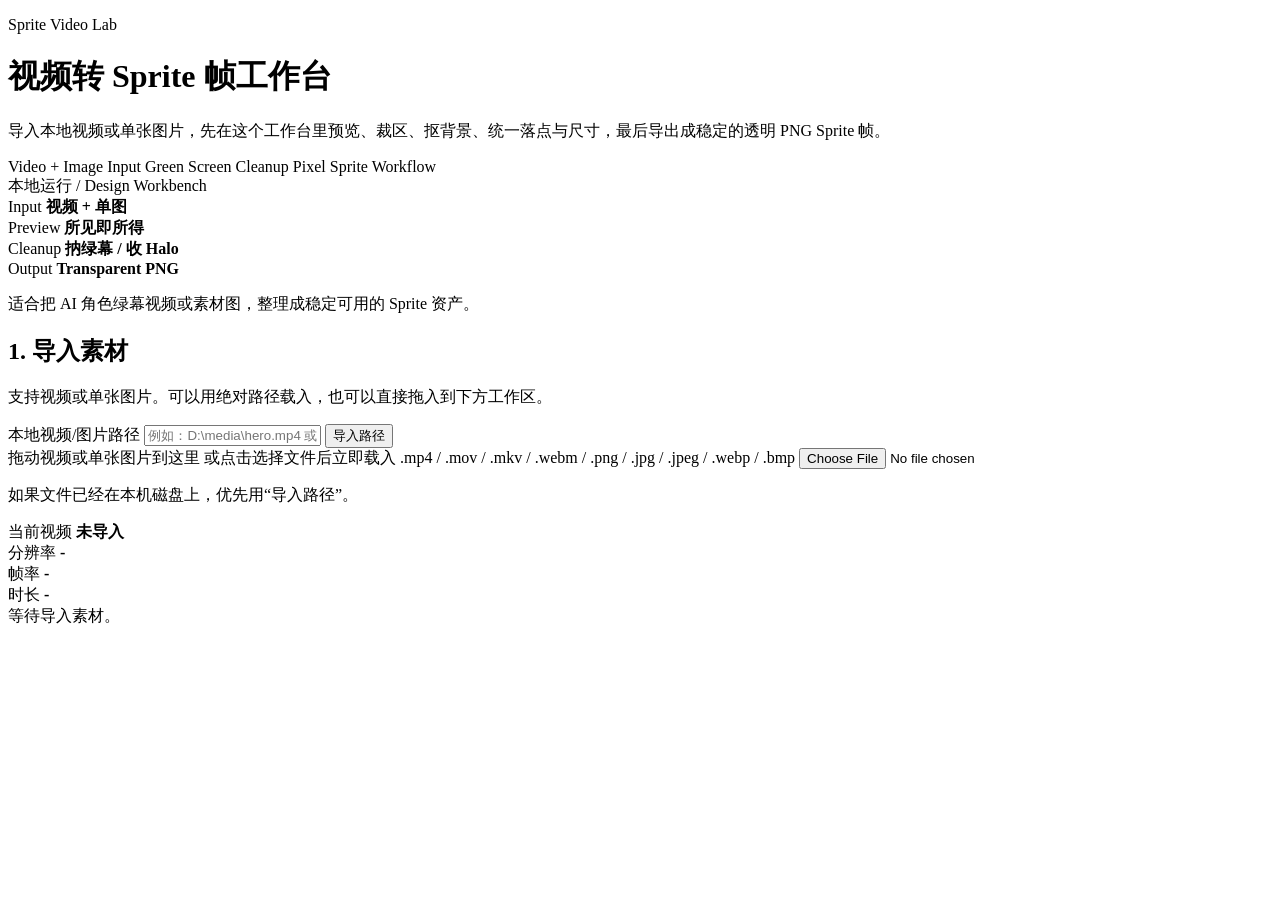
==== app/index.html @ 32a01e65 "Normalize BiRefNet inference size" ====
<!doctype html>
<html lang="zh-CN">
<head>
  <meta charset="utf-8">
  <meta name="viewport" content="width=device-width, initial-scale=1">
  <title>Sprite Video Lab</title>
  <link rel="stylesheet" href="/app/styles.css">
</head>
<body>
  <div class="page-shell">
    <header class="hero">
      <div class="hero-main">
        <p class="eyebrow">Sprite Video Lab</p>
        <h1>&#x89C6;&#x9891;&#x8F6C; Sprite &#x5E27;&#x5DE5;&#x4F5C;&#x53F0;</h1>
        <p class="hero-copy">&#x5BFC;&#x5165;&#x672C;&#x5730;&#x89C6;&#x9891;&#x6216;&#x5355;&#x5F20;&#x56FE;&#x7247;&#xFF0C;&#x5148;&#x5728;&#x8FD9;&#x4E2A;&#x5DE5;&#x4F5C;&#x53F0;&#x91CC;&#x9884;&#x89C8;&#x3001;&#x88C1;&#x533A;&#x3001;&#x62A0;&#x80CC;&#x666F;&#x3001;&#x7EDF;&#x4E00;&#x843D;&#x70B9;&#x4E0E;&#x5C3A;&#x5BF8;&#xFF0C;&#x6700;&#x540E;&#x5BFC;&#x51FA;&#x6210;&#x7A33;&#x5B9A;&#x7684;&#x900F;&#x660E; PNG Sprite &#x5E27;&#x3002;</p>
        <div class="hero-pill-row">
          <span class="hero-pill">Video + Image Input</span>
          <span class="hero-pill">Green Screen Cleanup</span>
          <span class="hero-pill">Pixel Sprite Workflow</span>
        </div>
      </div>
      <div class="hero-status">
        <span class="status-chip">&#x672C;&#x5730;&#x8FD0;&#x884C; / Design Workbench</span>
        <div class="hero-stat-grid">
          <div class="hero-stat">
            <span>Input</span>
            <strong>&#x89C6;&#x9891; + &#x5355;&#x56FE;</strong>
          </div>
          <div class="hero-stat">
            <span>Preview</span>
            <strong>&#x6240;&#x89C1;&#x5373;&#x6240;&#x5F97;</strong>
          </div>
          <div class="hero-stat">
            <span>Cleanup</span>
            <strong>&#x6290;&#x7EFF;&#x5E55; / &#x6536; Halo</strong>
          </div>
          <div class="hero-stat">
            <span>Output</span>
            <strong>Transparent PNG</strong>
          </div>
        </div>
        <p class="hero-note">&#x9002;&#x5408;&#x628A; AI &#x89D2;&#x8272;&#x7EFF;&#x5E55;&#x89C6;&#x9891;&#x6216;&#x7D20;&#x6750;&#x56FE;&#xFF0C;&#x6574;&#x7406;&#x6210;&#x7A33;&#x5B9A;&#x53EF;&#x7528;&#x7684; Sprite &#x8D44;&#x4EA7;&#x3002;</p>
      </div>
    </header>

    <main class="layout">
      <section class="panel panel-wide">
        <div class="panel-head">
          <div>
            <h2>1. &#x5BFC;&#x5165;&#x7D20;&#x6750;</h2>
            <p>&#x652F;&#x6301;&#x89C6;&#x9891;&#x6216;&#x5355;&#x5F20;&#x56FE;&#x7247;&#x3002;&#x53EF;&#x4EE5;&#x7528;&#x7EDD;&#x5BF9;&#x8DEF;&#x5F84;&#x8F7D;&#x5165;&#xFF0C;&#x4E5F;&#x53EF;&#x4EE5;&#x76F4;&#x63A5;&#x62D6;&#x5165;&#x5230;&#x4E0B;&#x65B9;&#x5DE5;&#x4F5C;&#x533A;&#x3002;</p>
          </div>
        </div>

        <div class="import-stack">
          <div class="inline-form">
            <label class="field grow">
              <span>&#x672C;&#x5730;&#x89C6;&#x9891;/&#x56FE;&#x7247;&#x8DEF;&#x5F84;</span>
              <input id="pathInput" type="text" placeholder="&#x4F8B;&#x5982;&#xFF1A;D:\media\hero.mp4 &#x6216; hero.png">
            </label>
            <button id="importPathButton" class="primary-button" type="button">&#x5BFC;&#x5165;&#x8DEF;&#x5F84;</button>
          </div>

          <div class="upload-form">
            <label
              id="uploadDropzone"
              class="upload-dropzone"
              for="uploadInput"
              tabindex="0"
              role="button"
              aria-controls="uploadInput"
              aria-busy="false"
            >
              <span class="upload-dropzone-title">&#x62D6;&#x52A8;&#x89C6;&#x9891;&#x6216;&#x5355;&#x5F20;&#x56FE;&#x7247;&#x5230;&#x8FD9;&#x91CC;</span>
              <span class="upload-dropzone-hint">&#x6216;&#x70B9;&#x51FB;&#x9009;&#x62E9;&#x6587;&#x4EF6;&#x540E;&#x7ACB;&#x5373;&#x8F7D;&#x5165;</span>
              <span class="upload-dropzone-types">.mp4 / .mov / .mkv / .webm / .png / .jpg / .jpeg / .webp / .bmp</span>
            </label>
            <input id="uploadInput" type="file" accept=".mp4,.mov,.mkv,.webm,.png,.jpg,.jpeg,.webp,.bmp,video/*,image/*">
            <p class="subtle">&#x5982;&#x679C;&#x6587;&#x4EF6;&#x5DF2;&#x7ECF;&#x5728;&#x672C;&#x673A;&#x78C1;&#x76D8;&#x4E0A;&#xFF0C;&#x4F18;&#x5148;&#x7528;&#x201C;&#x5BFC;&#x5165;&#x8DEF;&#x5F84;&#x201D;&#x3002;</p>
          </div>
        </div>

        <div class="meta-grid empty-meta">
          <div class="meta-card">
            <span class="meta-label">&#x5F53;&#x524D;&#x89C6;&#x9891;</span>
            <strong id="videoName">&#x672A;&#x5BFC;&#x5165;</strong>
          </div>
          <div class="meta-card">
            <span class="meta-label">&#x5206;&#x8FA8;&#x7387;</span>
            <strong id="videoSize">-</strong>
          </div>
          <div class="meta-card">
            <span class="meta-label">&#x5E27;&#x7387;</span>
            <strong id="videoFps">-</strong>
          </div>
          <div class="meta-card">
            <span class="meta-label">&#x65F6;&#x957F;</span>
            <strong id="videoDuration">-</strong>
          </div>
        </div>
      </section>

      <section class="panel panel-wide" id="previewPanel" hidden>
        <div class="panel-head">
          <div>
            <h2>2. &#x9884;&#x89C8;&#x4E0E;&#x622A;&#x53D6;&#x533A;&#x95F4;</h2>
            <p>&#x62D6;&#x52A8;&#x8D77;&#x70B9;&#x548C;&#x7EC8;&#x70B9;&#x65F6;&#xFF0C;&#x5DE6;&#x4FA7;&#x89C6;&#x9891;&#x4F1A;&#x7ACB;&#x5373;&#x8DF3;&#x56DE;&#x9009;&#x533A;&#x8D77;&#x70B9;&#x5E76;&#x5FAA;&#x73AF;&#x64AD;&#x653E;&#x3002;&#x5355;&#x5F20;&#x56FE;&#x7247;&#x4F1A;&#x81EA;&#x52A8;&#x8FDB;&#x5165;&#x5355;&#x5E27;&#x6A21;&#x5F0F;&#x3002;</p>
          </div>
        </div>

        <div class="preview-grid">
          <div class="video-wrap">
            <video id="videoPreview" playsinline muted></video>
            <img id="mediaPreviewImage" alt="source image preview" hidden>
            <div id="videoProgress" class="video-progress" aria-hidden="true">
              <div id="videoProgressFill" class="video-progress-fill"></div>
            </div>
            <div id="videoToolbar" class="video-toolbar">
              <span class="segment-mode-chip">&#x81EA;&#x52A8;&#x5FAA;&#x73AF;&#x5F53;&#x524D;&#x9009;&#x533A; / &#x81EA;&#x52A8;&#x9759;&#x97F3;</span>
              <span id="currentTimeLabel" class="time-chip">&#x5F53;&#x524D; 0.00s</span>
            </div>
          </div>

          <div class="segment-panel">
            <label class="field">
              <span>&#x8D77;&#x59CB;&#x5E27;</span>
              <div class="time-control">
                <input id="startRange" type="range" min="0" max="1" step="0.01" value="0">
                <div class="time-number-shell">
                  <input id="startInput" type="text" inputmode="numeric" value="1">
                  <div class="time-step-buttons">
                    <button id="startStepUpButton" class="time-step-button" type="button" aria-label="Start plus one frame">&#9650;</button>
                    <button id="startStepDownButton" class="time-step-button" type="button" aria-label="Start minus one frame">&#9660;</button>
                  </div>
                </div>
              </div>
            </label>

            <label class="field">
              <span>&#x7ED3;&#x675F;&#x5E27;</span>
              <div class="time-control">
                <input id="endRange" type="range" min="0" max="1" step="0.01" value="1">
                <div class="time-number-shell">
                  <input id="endInput" type="text" inputmode="numeric" value="1">
                  <div class="time-step-buttons">
                    <button id="endStepUpButton" class="time-step-button" type="button" aria-label="End plus one frame">&#9650;</button>
                    <button id="endStepDownButton" class="time-step-button" type="button" aria-label="End minus one frame">&#9660;</button>
                  </div>
                </div>
              </div>
            </label>

            <div class="segment-summary">
              <span>&#x9009;&#x4E2D;&#x5E27;&#x6570;</span>
              <strong id="segmentLength">0 &#x5E27;</strong>
            </div>

            <div class="segment-confirm-bar">
              <div class="segment-confirm-meta">
                <span id="segmentConfirmStatus" class="segment-status confirmed">&#x5F53;&#x524D;&#x9009;&#x533A;&#x4F1A;&#x5B9E;&#x65F6;&#x751F;&#x6548;</span>
                <small id="segmentConfirmHint">&#x4E0D;&#x7528;&#x518D;&#x70B9;&#x201C;&#x786E;&#x5B9A;&#x9009;&#x533A;&#x201D;&#x3002;&#x8C03;&#x6574;&#x6ED1;&#x6746;&#x540E;&#xFF0C;&#x7B2C; 3 &#x6B65;&#x4F1A;&#x76F4;&#x63A5;&#x4F7F;&#x7528;&#x65B0;&#x7684;&#x65F6;&#x95F4;&#x8303;&#x56F4;&#x3002;</small>
              </div>
            </div>
          </div>
        </div>
      </section>

      <section class="panel panel-wide" id="processPanel" hidden>
        <div class="panel-head">
          <div>
            <h2>3. &#x62BD;&#x5E27;&#x4E0E;&#x62A0;&#x56FE;</h2>
            <p>&#x8FD9;&#x91CC;&#x7684;&#x53C2;&#x6570;&#x4F1A;&#x51B3;&#x5B9A;&#x62BD;&#x5E27;&#x5BC6;&#x5EA6;&#x3001;&#x900F;&#x660E;&#x8FB9;&#x7F18;&#x3001;&#x7F29;&#x653E;&#x548C;&#x89D2;&#x8272;&#x843D;&#x5730;&#x4F4D;&#x7F6E;&#x3002;</p>
          </div>
          <div class="step-lock-note" id="processLockNote">&#x5148;&#x56DE;&#x5230;&#x7B2C; 2 &#x6B65;&#x786E;&#x5B9A;&#x9009;&#x533A;&#xFF0C;&#x518D;&#x8FDB;&#x884C;&#x5355;&#x5E27;&#x9884;&#x89C8;&#x548C;&#x6574;&#x6BB5;&#x5904;&#x7406;&#x3002;</div>
        </div>

        <div class="process-step-shell" id="processStepShell">
        <div class="form-grid">
          <label class="field">
            <span>&#x4FDD;&#x7559;&#x6BCF; N &#x5E27;</span>
            <input id="keepEveryInput" type="number" min="1" step="1" value="2">
            <small>1 = &#x5168;&#x4FDD;&#x7559;&#xFF0C;2 = &#x9694;&#x4E00;&#x5E27;&#xFF0C;3 = &#x6BCF;&#x4E09;&#x5E27;&#x4FDD;&#x7559;&#x4E00;&#x5F20;&#x3002;</small>
          </label>

          <label class="field">
            <span>&#x76EE;&#x6807;&#x753B;&#x5E03;&#x5C3A;&#x5BF8;</span>
            <input id="targetSizeInput" type="number" min="32" step="1" value="128">
            <small>&#x8F93;&#x51FA;&#x6BCF;&#x4E00;&#x5E27;&#x90FD;&#x4F1A;&#x653E;&#x8FDB;&#x8FD9;&#x4E2A;&#x6B63;&#x65B9;&#x5F62;&#x753B;&#x5E03;&#x91CC;&#x3002;</small>
          </label>

          <label class="field">
            <span>&#x5E95;&#x90E8;&#x6536;&#x7F29;&#x8FB9;&#x8DDD;</span>
            <input id="reducePxInput" type="number" min="0" step="1" value="12">
            <small>&#x6570;&#x503C;&#x8D8A;&#x5927;&#xFF0C;&#x89D2;&#x8272;&#x6574;&#x4F53;&#x8D8A;&#x7F29;&#x8FDB;&#x53BB;&#x3002;</small>
          </label>

          <label class="field">
            <span>&#x542F;&#x7528;&#x62A0;&#x80CC;&#x666F;</span>
            <label class="checkbox-row">
              <input id="chromaEnabledInput" type="checkbox" checked>
              <span>&#x5220;&#x9664;&#x80CC;&#x666F;&#x5E76;&#x8F93;&#x51FA;&#x900F;&#x660E; PNG</span>
            </label>
          </label>

          <label class="field">
            <span>&#x62A0;&#x56FE;&#x6A21;&#x5F0F;</span>
            <select id="matteModeInput">
              <option value="chroma">&#x7EAF;&#x8272; / &#x7EFF;&#x5E55;&#x62A0;&#x56FE;</option>
              <option value="birefnet">AI &#x62A0;&#x56FE;&#xFF1A;BiRefNet</option>
              <option value="birefnet_luma">AI + &#x53D1;&#x5149;&#x4FDD;&#x7559;&#xFF1A;BiRefNet + Luma</option>
              <option value="none">&#x4E0D;&#x62A0;&#x56FE;&#xFF0C;&#x53EA;&#x7F29;&#x653E;&#x5BF9;&#x9F50;</option>
            </select>
            <small>VFX &#x5F88;&#x91CD;&#x7684;&#x7D20;&#x6750;&#x5EFA;&#x8BAE;&#x7528; BiRefNet + Luma&#x3002;</small>
          </label>

          <label class="field">
            <span>&#x62A0;&#x56FE;&#x53D6;&#x8272;&#x65B9;&#x5F0F;</span>
            <select id="keyModeInput">
              <option value="auto">&#x81EA;&#x52A8;&#x8BC6;&#x522B;&#x56DB;&#x89D2;&#x5E73;&#x5747;&#x8272;</option>
              <option value="manual">&#x624B;&#x52A8;&#x6307;&#x5B9A;&#x989C;&#x8272;</option>
            </select>
          </label>

          <label class="field" id="manualColorField">
            <span>&#x624B;&#x52A8;&#x80CC;&#x666F;&#x8272;</span>
            <div class="color-row">
              <input id="manualKeyInput" type="color" value="#00ff00">
              <code id="manualKeyLabel">#00FF00</code>
            </div>
          </label>

          <label class="field chroma-only">
            <span>&#x62A0;&#x56FE;&#x9608;&#x503C;</span>
            <input id="thresholdInput" type="number" min="0" step="1" value="82">
            <small>&#x8D8A;&#x5927;&#x62A0;&#x5F97;&#x8D8A;&#x72E0;&#xFF0C;&#x4EBA;&#x7269;&#x8FB9;&#x7F18;&#x4E5F;&#x66F4;&#x5BB9;&#x6613;&#x88AB;&#x5403;&#x6389;&#x3002;</small>
          </label>

          <label class="field chroma-only">
            <span>&#x8F6F;&#x8FB9;&#x8FC7;&#x6E21;</span>
            <input id="softnessInput" type="number" min="0" step="1" value="34">
            <small>&#x63A7;&#x5236;&#x900F;&#x660E;&#x8FB9;&#x7F18;&#x7684;&#x8FC7;&#x6E21;&#x5BBD;&#x5EA6;&#x3002;</small>
          </label>

          <label class="field spill-matte-only">
            <span>&#x53BB;&#x8272;&#x6EA2;&#x51FA;&#x5F3A;&#x5EA6;</span>
            <input id="despillInput" type="number" min="0" max="2.5" step="0.05" value="0.85">
            <small>&#x7EAF;&#x8272;&#x62A0;&#x56FE;&#x548C; AI &#x62A0;&#x56FE;&#x90FD;&#x4F1A;&#x7528;&#x5B83;&#x6E05;&#x7406;&#x7EFF;&#x8FB9;&#x3002;</small>
          </label>

          <label class="field spill-matte-only">
            <span>Halo &#x6536;&#x7F29;&#x50CF;&#x7D20;</span>
            <input id="haloInput" type="number" min="0" step="1" value="1">
            <small>AI &#x6A21;&#x5F0F;&#x4E0B;&#x4F1A;&#x6536;&#x7F29;&#x667A;&#x80FD;&#x8499;&#x7248;&#xFF0C;&#x51CF;&#x5C11;&#x8FB9;&#x7F18;&#x6B8B;&#x8272;&#x3002;</small>
          </label>

          <label class="field ai-matte-only">
            <span>BiRefNet &#x6A21;&#x578B;</span>
            <select id="aiModelInput">
              <option value="birefnet-hr-matting">HR-matting &#xFF08;&#x8D28;&#x91CF;&#x4F18;&#x5148;&#xFF09;</option>
              <option value="birefnet-lite-2k">lite-2K &#xFF08;&#x66F4;&#x8F7B;&#xFF09;</option>
              <option value="birefnet-general">General</option>
            </select>
            <small>&#x9996;&#x6B21;&#x4F7F;&#x7528;&#x9700;&#x8981;&#x51C6;&#x5907;&#x672C;&#x5730;&#x6A21;&#x578B;&#xFF0C;&#x4E4B;&#x540E;&#x4F1A;&#x81EA;&#x52A8;&#x590D;&#x7528;&#x3002;</small>
          </label>

          <label class="field ai-matte-only">
            <span>AI &#x8FD0;&#x884C;&#x65B9;&#x5F0F;</span>
            <select id="aiDeviceInput">
              <option value="auto">&#x81EA;&#x52A8;&#x9009;&#x62E9;</option>
              <option value="cuda">&#x9AD8;&#x6027;&#x80FD;&#x6A21;&#x5F0F;</option>
              <option value="cpu">&#x517C;&#x5BB9;&#x6A21;&#x5F0F;</option>
            </select>
            <small>&#x901A;&#x5E38;&#x4FDD;&#x6301;&#x81EA;&#x52A8;&#x5373;&#x53EF;&#x3002;</small>
          </label>

          <label class="field ai-matte-only">
            <span>AI &#x8FB9;&#x7F18;&#x7CBE;&#x7EC6;&#x5EA6;</span>
            <input id="aiResolutionInput" type="number" min="256" max="2560" step="32" value="1024">
            <small>&#x8D8A;&#x5927;&#x8FB9;&#x7F18;&#x8D8A;&#x7EC6;&#xFF0C;&#x4F46;&#x5904;&#x7406;&#x4F1A;&#x66F4;&#x6162;&#x3002;</small>
          </label>

          <label class="field luma-matte-only">
            <span>Luma &#x9ED1;&#x573A;</span>
            <input id="lumaBlackInput" type="number" min="0" max="254" step="1" value="24">
            <small>&#x4F4E;&#x4E8E;&#x8FD9;&#x4E2A;&#x4EAE;&#x5EA6;&#x7684;&#x50CF;&#x7D20;&#x4F1A;&#x8D8B;&#x5411;&#x900F;&#x660E;&#x3002;</small>
          </label>

          <label class="field luma-matte-only">
            <span>Luma &#x767D;&#x573A;</span>
            <input id="lumaWhiteInput" type="number" min="1" max="255" step="1" value="230">
            <small>&#x8FBE;&#x5230;&#x8FD9;&#x4E2A;&#x4EAE;&#x5EA6;&#x7684;&#x50CF;&#x7D20;&#x4F1A;&#x8D8B;&#x5411;&#x4E0D;&#x900F;&#x660E;&#x3002;</small>
          </label>

          <label class="field luma-matte-only">
            <span>Luma Gamma</span>
            <input id="lumaGammaInput" type="number" min="0.05" max="4" step="0.05" value="1">
            <small>&#x8C03;&#x6574;&#x53D1;&#x5149;&#x533A;&#x57DF;&#x7684;&#x8FC7;&#x6E21;&#x66F2;&#x7EBF;&#x3002;</small>
          </label>

          <label class="field luma-matte-only">
            <span>Luma &#x5F3A;&#x5EA6;</span>
            <input id="lumaStrengthInput" type="number" min="0" max="2" step="0.05" value="1">
            <small>&#x63D0;&#x9AD8;&#x53EF;&#x4EE5;&#x4FDD;&#x7559;&#x66F4;&#x591A;&#x706B;&#x7130;&#x3001;&#x95EA;&#x7535;&#x548C;&#x5149;&#x6548;&#x3002;</small>
          </label>

        </div>

        <div class="process-preview-grid">
          <div class="process-preview-panel">
            <div class="process-preview-head">
              <div>
                <h3>&#x5355;&#x5E27;&#x53C2;&#x6570;&#x9884;&#x89C8;</h3>
                <p>&#x4E0D;&#x7528;&#x6574;&#x6BB5;&#x5904;&#x7406;&#xFF0C;&#x5148;&#x7528;&#x5F53;&#x524D;&#x64AD;&#x653E;&#x4F4D;&#x7F6E;&#x62BD;&#x4E00;&#x5E27;&#x770B;&#x6548;&#x679C;&#x3002;</p>
              </div>
              <div class="preview-meta">
                <span id="processPreviewTimeLabel">&#x53D6;&#x6837;&#x65F6;&#x95F4; -</span>
                <span id="processPreviewKeyLabel">&#x80CC;&#x666F;&#x8272; -</span>
              </div>
            </div>

            <div class="process-preview-actions">
              <button id="previewFrameButton" class="ghost-button" type="button">&#x9884;&#x89C8;&#x5F53;&#x524D;&#x5E27;&#x6548;&#x679C;</button>
            </div>

            <div class="process-preview-canvases">
              <div class="image-preview-box">
                <div class="image-preview-header">
                  <span class="image-preview-title">&#x539F;&#x59CB;&#x62BD;&#x5E27;</span>
                  <div class="image-zoom-controls">
                    <button id="previewSourceZoomOutButton" class="ghost-button compact-button" type="button">-</button>
                    <input id="previewSourceZoomInput" type="range" min="50" max="800" step="10" value="100">
                    <span id="previewSourceZoomLabel" class="zoom-label">100%</span>
                    <button id="previewSourceZoomResetButton" class="ghost-button compact-button" type="button">&#x91CD;&#x7F6E;</button>
                    <button id="previewSourceZoomInButton" class="ghost-button compact-button" type="button">+</button>
                  </div>
                </div>
                <div class="image-preview-stage">
                  <img id="previewSourceImage" alt="source preview" hidden>
                  <div id="previewSourceEmpty" class="preview-empty">&#x8FD8;&#x6CA1;&#x6709;&#x62BD;&#x53D6;&#x9884;&#x89C8;&#x5E27;&#x3002;</div>
                </div>
              </div>

              <div class="image-preview-box">
                <div class="image-preview-header">
                  <span class="image-preview-title">&#x5957;&#x7528;&#x53C2;&#x6570;&#x540E;</span>
                  <div class="image-zoom-controls">
                    <button id="previewProcessedZoomOutButton" class="ghost-button compact-button" type="button">-</button>
                    <input id="previewProcessedZoomInput" type="range" min="50" max="800" step="10" value="100">
                    <span id="previewProcessedZoomLabel" class="zoom-label">100%</span>
                    <button id="previewProcessedZoomResetButton" class="ghost-button compact-button" type="button">&#x91CD;&#x7F6E;</button>
                    <button id="previewProcessedZoomInButton" class="ghost-button compact-button" type="button">+</button>
                  </div>
                </div>
                <div class="image-preview-stage checkerboard-stage">
                  <img id="previewProcessedImage" alt="processed preview" hidden>
                  <div id="previewProcessedEmpty" class="preview-empty">&#x8FD9;&#x91CC;&#x4F1A;&#x663E;&#x793A;&#x62A0;&#x80CC;&#x666F;&#x3001;&#x8F6F;&#x8FB9;&#x3001;halo &#x548C;&#x7F29;&#x653E;&#x6548;&#x679C;&#x3002;</div>
                </div>
              </div>
            </div>
          </div>
        </div>

        <div class="action-row">
          <button id="processButton" class="primary-button" type="button">&#x5F00;&#x59CB;&#x5904;&#x7406;</button>
        </div>
        </div>
      </section>

      <section class="panel panel-wide" id="resultPanel" hidden>
        <div class="panel-head">
          <div>
            <h2>4. &#x68C0;&#x67E5;&#x5E27;&#x5E76;&#x5BFC;&#x51FA;</h2>
            <p>&#x8FD9;&#x91CC;&#x9ED8;&#x8BA4;&#x5168;&#x9009;&#x3002;&#x4F60;&#x53EF;&#x4EE5;&#x5FEB;&#x901F;&#x5207;&#x5947;&#x6570;&#x5E27;&#x3001;&#x5076;&#x6570;&#x5E27;&#xFF0C;&#x6216;&#x8005;&#x624B;&#x52A8;&#x53BB;&#x6389;&#x6296;&#x5F97;&#x5389;&#x5BB3;&#x7684;&#x5E27;&#x3002;</p>
          </div>
        </div>

        <div id="jobSummary" class="result-summary"></div>

        <div class="selection-toolbar">
          <div class="selection-actions">
            <button id="selectAllButton" class="secondary-button" type="button">&#x5168;&#x9009;</button>
            <button id="selectNoneButton" class="secondary-button" type="button">&#x5168;&#x4E0D;&#x9009;</button>
            <button id="selectOddButton" class="secondary-button" type="button">&#x5947;&#x6570;&#x5E27;</button>
            <button id="selectEvenButton" class="secondary-button" type="button">&#x5076;&#x6570;&#x5E27;</button>
            <button id="invertSelectionButton" class="secondary-button" type="button">&#x53CD;&#x9009;</button>
          </div>
          <div class="selection-meta">
            <span id="selectionCount">&#x5DF2;&#x9009; 0 &#x5E27;</span>
            <button id="openProcessedButton" class="ghost-button" type="button">&#x6253;&#x5F00;&#x5904;&#x7406;&#x76EE;&#x5F55;</button>
          </div>
        </div>

        <div class="result-workbench">
          <div class="preview-card">
            <div class="preview-head">
              <div>
                <h3>&#x52A8;&#x753B;&#x9884;&#x89C8;</h3>
                <p>&#x53EA;&#x4F1A;&#x64AD;&#x653E;&#x5F53;&#x524D;&#x52FE;&#x9009;&#x7684;&#x5E27;&#x3002;</p>
              </div>
              <div class="preview-meta">
                <span id="previewFrameLabel">&#x5F53;&#x524D; -</span>
                <span id="previewSelectedCount">&#x5DF2;&#x52A0;&#x8F7D; 0 &#x5E27;</span>
              </div>
            </div>

            <div class="animation-stage">
              <canvas id="animationPreviewCanvas" width="320" height="320"></canvas>
              <div id="previewEmptyState" class="preview-empty">&#x52FE;&#x9009;&#x81F3;&#x5C11;&#x4E00;&#x5E27;&#x540E;&#xFF0C;&#x8FD9;&#x91CC;&#x4F1A;&#x5FAA;&#x73AF;&#x64AD;&#x653E;&#x52A8;&#x753B;&#x3002;</div>
            </div>

            <div class="preview-progress">
              <div id="previewProgressBar" class="preview-progress-bar" aria-hidden="true">
                <div id="previewProgressFill" class="preview-progress-fill"></div>
              </div>
              <div class="preview-progress-meta">
                <span>&#x64AD;&#x653E;&#x8FDB;&#x5EA6;</span>
                <span id="previewProgressLabel">0 / 0</span>
              </div>
            </div>

            <div class="preview-controls">
              <button id="previewPlayPauseButton" class="secondary-button" type="button">&#x6682;&#x505C;&#x9884;&#x89C8;</button>
              <button id="previewRestartButton" class="ghost-button" type="button">&#x4ECE;&#x5934;&#x64AD;&#x653E;</button>
              <label class="field compact-field">
                <span>&#x9884;&#x89C8;&#x80CC;&#x666F;&#x8272;</span>
                <div class="color-row compact-color-row">
                  <input id="previewBackgroundInput" type="color" value="#F6FBF6">
                  <code id="previewBackgroundLabel">#F6FBF6</code>
                </div>
              </label>
              <label class="field compact-field">
                <span>&#x5E27;&#x95F4;&#x9694;&#xFF08;&#x6BEB;&#x79D2;&#xFF09;</span>
                <input id="previewIntervalInput" type="number" min="20" step="10" value="100">
              </label>
            </div>
          </div>

          <div class="frames-panel">
            <div class="frames-panel-head">
              <h3>&#x5E27;&#x5217;&#x8868;</h3>
              <p>&#x53F3;&#x8FB9;&#x7EE7;&#x7EED;&#x9009;&#x5E27;&#xFF0C;&#x5DE6;&#x8FB9;&#x4F1A;&#x7ACB;&#x5373;&#x66F4;&#x65B0;&#x64AD;&#x653E;&#x5E8F;&#x5217;&#x3002;</p>
            </div>
            <div id="frameGrid" class="frame-grid"></div>
          </div>
        </div>

        <div class="export-bar">
          <label class="field compact-field">
            <span>Sprite Sheet &#x5217;&#x6570;</span>
            <input id="sheetColumnsInput" type="number" min="1" step="1" value="4">
          </label>
          <button id="exportButton" class="primary-button" type="button">&#x5BFC;&#x51FA;&#x9009;&#x4E2D;&#x5E27;</button>
        </div>

        <div id="exportResult" class="export-result" hidden></div>
      </section>
    </main>

    <footer class="footer">
      <div id="appStatus" class="status-message">&#x7B49;&#x5F85;&#x5BFC;&#x5165;&#x7D20;&#x6750;&#x3002;</div>
    </footer>
  </div>

  <script src="/app/app.js"></script>
</body>
</html>
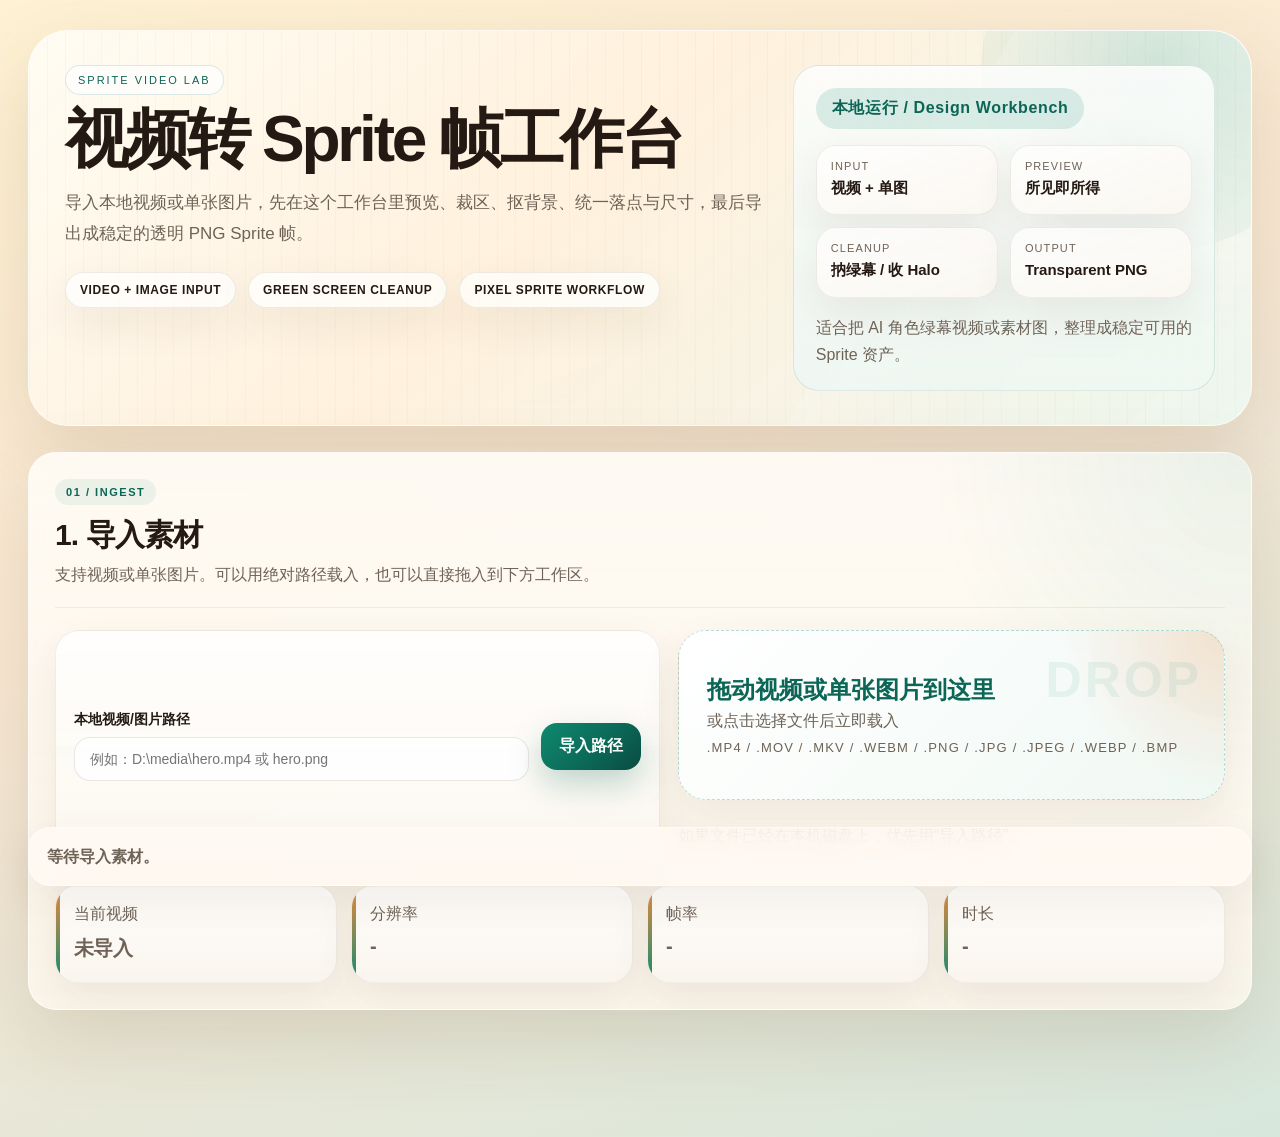
==== commit 4d3dbf69: "feat: release v0.1.0" ====
--- a/app/index.html
+++ b/app/index.html
@@ -183,15 +183,25 @@
           </label>
 
           <label class="field">
-            <span>&#x76EE;&#x6807;&#x753B;&#x5E03;&#x5C3A;&#x5BF8;</span>
+            <span>&#x76EE;&#x6807;&#x9AD8;&#x5EA6;</span>
             <input id="targetSizeInput" type="number" min="32" step="1" value="128">
-            <small>&#x8F93;&#x51FA;&#x6BCF;&#x4E00;&#x5E27;&#x90FD;&#x4F1A;&#x653E;&#x8FDB;&#x8FD9;&#x4E2A;&#x6B63;&#x65B9;&#x5F62;&#x753B;&#x5E03;&#x91CC;&#x3002;</small>
-          </label>
-
-          <label class="field">
-            <span>&#x5E95;&#x90E8;&#x6536;&#x7F29;&#x8FB9;&#x8DDD;</span>
+            <small>&#x81EA;&#x52A8;&#x5BBD;&#x5EA6;&#x6A21;&#x5F0F;&#x4E0B;&#x8FD9;&#x662F;&#x8F93;&#x51FA;&#x9AD8;&#x5EA6;&#xFF0C;&#x65B9;&#x5F62;&#x6A21;&#x5F0F;&#x4E0B;&#x662F;&#x753B;&#x5E03;&#x5C3A;&#x5BF8;&#x3002;</small>
+          </label>
+
+          <label class="field">
+            <span>&#x753B;&#x5E03;&#x5E03;&#x5C40;</span>
+            <select id="canvasModeInput">
+              <option value="auto">&#x81EA;&#x52A8;&#x5BBD;&#x5EA6;&#xFF0C;&#x5C45;&#x4E2D;</option>
+              <option value="square_bottom">&#x65B9;&#x5F62;&#x753B;&#x5E03;&#xFF0C;&#x5E95;&#x90E8;&#x5BF9;&#x9F50;</option>
+              <option value="square_center">&#x65B9;&#x5F62;&#x753B;&#x5E03;&#xFF0C;&#x5C45;&#x4E2D;</option>
+            </select>
+            <small>&#x6A2A;&#x5411;&#x957F;&#x6761;&#x6216;&#x8FDE;&#x62DB;&#x5E8F;&#x5217;&#x7528;&#x81EA;&#x52A8;&#x5BBD;&#x5EA6;&#x3002;</small>
+          </label>
+
+          <label class="field">
+            <span>&#x753B;&#x5E03;&#x8FB9;&#x8DDD;</span>
             <input id="reducePxInput" type="number" min="0" step="1" value="12">
-            <small>&#x6570;&#x503C;&#x8D8A;&#x5927;&#xFF0C;&#x89D2;&#x8272;&#x6574;&#x4F53;&#x8D8A;&#x7F29;&#x8FDB;&#x53BB;&#x3002;</small>
+            <small>&#x81EA;&#x52A8;&#x5BBD;&#x5EA6;&#x65F6;&#x4F5C;&#x4E3A;&#x56DB;&#x5468;&#x8FB9;&#x8DDD;&#xFF0C;&#x5E95;&#x90E8;&#x5BF9;&#x9F50;&#x65F6;&#x4F5C;&#x4E3A;&#x843D;&#x5730;&#x8FB9;&#x8DDD;&#x3002;</small>
           </label>
 
           <label class="field">
@@ -253,6 +263,24 @@
             <small>AI &#x6A21;&#x5F0F;&#x4E0B;&#x4F1A;&#x6536;&#x7F29;&#x667A;&#x80FD;&#x8499;&#x7248;&#xFF0C;&#x51CF;&#x5C11;&#x8FB9;&#x7F18;&#x6B8B;&#x8272;&#x3002;</small>
           </label>
 
+          <label class="field corridor-capable-only">
+            <span>CorridorKey &#x7CBE;&#x4FEE;</span>
+            <label class="checkbox-row">
+              <input id="corridorEnabledInput" type="checkbox">
+              <span>&#x7528;&#x795E;&#x7ECF;&#x7F51;&#x7EDC;&#x91CD;&#x5EFA;&#x524D;&#x666F;&#x989C;&#x8272;&#x548C;&#x8FB9;&#x7F18; alpha</span>
+            </label>
+          </label>
+
+          <label class="field corridor-key-only">
+            <span>&#x8272;&#x5E55;&#x7C7B;&#x578B;</span>
+            <select id="corridorScreenInput">
+              <option value="auto">&#x81EA;&#x52A8;</option>
+              <option value="green">&#x7EFF;&#x5E55;</option>
+              <option value="blue">&#x84DD;&#x5E55;</option>
+            </select>
+            <small>&#x81EA;&#x52A8;&#x4F1A;&#x6839;&#x636E;&#x80CC;&#x666F;&#x53D6;&#x8272;&#x9009;&#x62E9;&#x6A21;&#x578B;&#x3002;</small>
+          </label>
+
           <label class="field ai-matte-only">
             <span>BiRefNet &#x6A21;&#x578B;</span>
             <select id="aiModelInput">
@@ -260,7 +288,7 @@
               <option value="birefnet-lite-2k">lite-2K &#xFF08;&#x66F4;&#x8F7B;&#xFF09;</option>
               <option value="birefnet-general">General</option>
             </select>
-            <small>&#x9996;&#x6B21;&#x4F7F;&#x7528;&#x9700;&#x8981;&#x51C6;&#x5907;&#x672C;&#x5730;&#x6A21;&#x578B;&#xFF0C;&#x4E4B;&#x540E;&#x4F1A;&#x81EA;&#x52A8;&#x590D;&#x7528;&#x3002;</small>
+            <small>&#x901A;&#x5E38;&#x4FDD;&#x6301; HR-matting&#xFF0C;&#x5185;&#x5B58;&#x7D27;&#x5F20;&#x65F6;&#x6362;&#x7528; lite-2K&#x3002;</small>
           </label>
 
           <label class="field ai-matte-only">
@@ -279,6 +307,29 @@
             <small>&#x8D8A;&#x5927;&#x8FB9;&#x7F18;&#x8D8A;&#x7EC6;&#xFF0C;&#x4F46;&#x5904;&#x7406;&#x4F1A;&#x66F4;&#x6162;&#x3002;</small>
           </label>
 
+          <div class="field ai-matte-only luma-preset-field">
+            <span>&#x4E3B;&#x4F53;&#x4FDD;&#x62A4;&#x9884;&#x8BBE;</span>
+            <div class="preset-button-row">
+              <button class="ghost-button compact-button" type="button" data-luma-preset="soft">&#x6E29;&#x548C;</button>
+              <button class="ghost-button compact-button" type="button" data-luma-preset="balanced">&#x4E2D;&#x7B49;</button>
+              <button class="ghost-button compact-button" type="button" data-luma-preset="strong">&#x5F3A;&#x529B;</button>
+            </div>
+            <small>&#x7528;&#x4E8E;&#x9632;&#x6B62;&#x5EFA;&#x7B51;&#x5185;&#x90E8;&#x88AB;&#x62A0;&#x6210;&#x534A;&#x900F;&#x660E;&#xFF0C;&#x4F1A;&#x81EA;&#x52A8;&#x5173;&#x95ED; CorridorKey &#x5E76;&#x628A; Halo &#x8BBE;&#x4E3A; 0&#x3002;</small>
+          </div>
+
+          <div class="field">
+            <span>&#x6279;&#x5904;&#x7406;&#x540E;&#x5904;&#x7406;</span>
+            <label class="checkbox-row">
+              <input id="batchGreenToBlackInput" type="checkbox">
+              <span>&#x6B8B;&#x7EFF;&#x6D82;&#x9ED1;</span>
+            </label>
+            <label class="checkbox-row">
+              <input id="batchSemiTransparentToBlackInput" type="checkbox">
+              <span>&#x534A;&#x900F;&#x6D82;&#x9ED1;&#xFF08;&#x4FDD;&#x7559; alpha&#xFF09;</span>
+            </label>
+            <small>&#x70B9;&#x201C;&#x5F00;&#x59CB;&#x5904;&#x7406;&#x201D;&#x65F6;&#x4F1A;&#x5957;&#x7528;&#x5230;&#x6BCF;&#x4E00;&#x5E27;&#x8F93;&#x51FA;&#x56FE;&#x3002;</small>
+          </div>
+
           <label class="field luma-matte-only">
             <span>Luma &#x9ED1;&#x573A;</span>
             <input id="lumaBlackInput" type="number" min="0" max="254" step="1" value="24">
@@ -320,6 +371,9 @@
 
             <div class="process-preview-actions">
               <button id="previewFrameButton" class="ghost-button" type="button">&#x9884;&#x89C8;&#x5F53;&#x524D;&#x5E27;&#x6548;&#x679C;</button>
+              <button id="greenToBlackButton" class="ghost-button" type="button" hidden disabled>&#x6B8B;&#x7EFF;&#x6D82;&#x9ED1;</button>
+              <button id="semiTransparentToBlackButton" class="ghost-button" type="button" hidden disabled>&#x534A;&#x900F;&#x6D82;&#x9ED1;</button>
+              <button id="savePreviewButton" class="primary-button" type="button" hidden disabled>&#x4E0B;&#x8F7D;&#x9884;&#x89C8;&#x56FE;</button>
             </div>
 
             <div class="process-preview-canvases">
@@ -421,6 +475,13 @@
             <div class="preview-controls">
               <button id="previewPlayPauseButton" class="secondary-button" type="button">&#x6682;&#x505C;&#x9884;&#x89C8;</button>
               <button id="previewRestartButton" class="ghost-button" type="button">&#x4ECE;&#x5934;&#x64AD;&#x653E;</button>
+              <div class="field compact-field preview-direction-field">
+                <span>&#x64AD;&#x653E;&#x65B9;&#x5411;</span>
+                <label class="checkbox-row">
+                  <input id="previewReverseInput" type="checkbox">
+                  <span>&#x5012;&#x5E8F;&#x64AD;&#x653E; / &#x5BFC;&#x51FA;</span>
+                </label>
+              </div>
               <label class="field compact-field">
                 <span>&#x9884;&#x89C8;&#x80CC;&#x666F;&#x8272;</span>
                 <div class="color-row compact-color-row">
--- a/app/styles.css
+++ b/app/styles.css
@@ -0,0 +1,1446 @@
+:root {
+  color-scheme: light;
+  --bg-top: #fff2d3;
+  --bg-mid: #f9e8d3;
+  --bg-bottom: #d7e7dc;
+  --panel: rgba(255, 248, 239, 0.84);
+  --panel-strong: rgba(255, 255, 255, 0.96);
+  --line: rgba(72, 53, 34, 0.12);
+  --line-strong: rgba(11, 102, 86, 0.18);
+  --text: #241913;
+  --muted: #6f6357;
+  --accent: #0f8a6f;
+  --accent-strong: #0b6656;
+  --accent-soft: rgba(15, 138, 111, 0.1);
+  --highlight: #ef8c42;
+  --warm: #b45a31;
+  --danger: #b7403d;
+  --shadow: 0 28px 80px rgba(90, 57, 22, 0.14);
+  --shadow-soft: 0 16px 40px rgba(73, 46, 20, 0.08);
+  --radius: 28px;
+  --radius-sm: 18px;
+}
+
+* {
+  box-sizing: border-box;
+}
+
+html,
+body {
+  scroll-behavior: smooth;
+}
+
+body {
+  margin: 0;
+  min-height: 100vh;
+  font-family: "Avenir Next", "Segoe UI Variable Text", "Microsoft YaHei UI", "PingFang SC", sans-serif;
+  color: var(--text);
+  background: linear-gradient(160deg, var(--bg-top), var(--bg-mid) 42%, var(--bg-bottom));
+  overflow-x: hidden;
+}
+
+body::before {
+  content: "";
+  position: fixed;
+  inset: 0;
+  pointer-events: none;
+  background-image:
+    linear-gradient(rgba(255, 255, 255, 0.32) 1px, transparent 1px),
+    linear-gradient(90deg, rgba(255, 255, 255, 0.22) 1px, transparent 1px);
+  background-size: 30px 30px;
+  opacity: 0.22;
+}
+
+.page-shell {
+  position: relative;
+  max-width: 1560px;
+  margin: 0 auto;
+  padding: 30px 28px 44px;
+}
+
+.hero,
+.panel,
+.footer {
+  backdrop-filter: blur(16px);
+  animation: section-rise 0.72s cubic-bezier(0.2, 0.8, 0.2, 1) both;
+}
+
+.hero {
+  position: relative;
+  display: grid;
+  grid-template-columns: minmax(0, 1.25fr) minmax(320px, 0.75fr);
+  gap: 24px;
+  padding: 34px 36px;
+  border: 1px solid rgba(255, 255, 255, 0.52);
+  border-radius: calc(var(--radius) + 12px);
+  overflow: hidden;
+  background:
+    radial-gradient(circle at top right, rgba(255, 255, 255, 0.58), transparent 24%),
+    linear-gradient(135deg, rgba(255, 252, 244, 0.96), rgba(255, 241, 221, 0.92) 44%, rgba(236, 248, 242, 0.88));
+  box-shadow: var(--shadow);
+}
+
+.hero::before {
+  content: "";
+  position: absolute;
+  width: 360px;
+  height: 360px;
+  top: -140px;
+  right: -90px;
+  border-radius: 999px;
+  background: radial-gradient(circle, rgba(15, 138, 111, 0.18), rgba(15, 138, 111, 0));
+}
+
+.hero::after {
+  content: "";
+  position: absolute;
+  inset: 0;
+  background:
+    linear-gradient(120deg, transparent 0 68%, rgba(255, 255, 255, 0.3) 68%, transparent 76%),
+    linear-gradient(90deg, rgba(11, 102, 86, 0.05) 1px, transparent 1px);
+  background-size: auto, 18px 18px;
+  opacity: 0.55;
+  pointer-events: none;
+}
+
+.hero-main,
+.hero-status {
+  position: relative;
+  z-index: 1;
+}
+
+.eyebrow {
+  display: inline-flex;
+  align-items: center;
+  margin: 0 0 14px;
+  padding: 8px 12px;
+  border-radius: 999px;
+  border: 1px solid rgba(11, 102, 86, 0.14);
+  background: rgba(255, 255, 255, 0.7);
+  font-size: 11px;
+  letter-spacing: 0.18em;
+  text-transform: uppercase;
+  color: var(--accent-strong);
+  box-shadow: inset 0 1px 0 rgba(255, 255, 255, 0.7);
+}
+
+.hero h1 {
+  margin: 0;
+  max-width: 760px;
+  font-family: "Avenir Next Condensed", "Avenir Next", "Segoe UI Variable Display", "Microsoft YaHei UI", sans-serif;
+  font-size: clamp(40px, 5vw, 72px);
+  font-weight: 800;
+  line-height: 0.95;
+  letter-spacing: -0.05em;
+  text-wrap: balance;
+}
+
+.hero-copy,
+.hero-note,
+.panel-head p,
+.subtle,
+.field small,
+.meta-label,
+.status-message {
+  color: var(--muted);
+}
+
+.hero-copy {
+  max-width: 720px;
+  margin: 18px 0 0;
+  font-size: 17px;
+  line-height: 1.82;
+}
+
+.hero-pill-row {
+  display: flex;
+  flex-wrap: wrap;
+  gap: 12px;
+  margin-top: 22px;
+}
+
+.hero-pill {
+  display: inline-flex;
+  align-items: center;
+  padding: 10px 14px;
+  border-radius: 999px;
+  border: 1px solid rgba(72, 53, 34, 0.09);
+  background: rgba(255, 255, 255, 0.72);
+  font-size: 12px;
+  font-weight: 700;
+  letter-spacing: 0.05em;
+  text-transform: uppercase;
+  box-shadow: var(--shadow-soft);
+}
+
+.hero-status {
+  display: grid;
+  align-content: start;
+  gap: 16px;
+  min-width: 280px;
+  padding: 22px;
+  border-radius: calc(var(--radius) - 2px);
+  border: 1px solid rgba(11, 102, 86, 0.12);
+  background:
+    linear-gradient(180deg, rgba(255, 255, 255, 0.84), rgba(238, 248, 244, 0.82)),
+    linear-gradient(135deg, rgba(11, 102, 86, 0.04), rgba(239, 140, 66, 0.04));
+  box-shadow: inset 0 1px 0 rgba(255, 255, 255, 0.55);
+}
+
+.status-chip {
+  display: inline-flex;
+  align-items: center;
+  gap: 8px;
+  width: fit-content;
+  padding: 10px 16px;
+  border-radius: 999px;
+  background: rgba(15, 138, 111, 0.14);
+  color: var(--accent-strong);
+  font-weight: 800;
+  letter-spacing: 0.04em;
+}
+
+.hero-stat-grid {
+  display: grid;
+  grid-template-columns: repeat(2, minmax(0, 1fr));
+  gap: 12px;
+}
+
+.hero-stat {
+  display: grid;
+  gap: 6px;
+  padding: 14px 14px 16px;
+  border-radius: 20px;
+  border: 1px solid rgba(72, 53, 34, 0.08);
+  background: linear-gradient(160deg, rgba(255, 255, 255, 0.82), rgba(252, 247, 241, 0.86));
+  box-shadow: var(--shadow-soft);
+}
+
+.hero-stat span {
+  color: var(--muted);
+  font-size: 11px;
+  letter-spacing: 0.1em;
+  text-transform: uppercase;
+}
+
+.hero-stat strong {
+  font-size: 15px;
+  line-height: 1.35;
+}
+
+.hero-note {
+  margin: 0;
+  line-height: 1.7;
+}
+
+.layout {
+  display: grid;
+  grid-template-columns: repeat(12, minmax(0, 1fr));
+  gap: 22px;
+  margin-top: 26px;
+}
+
+.panel {
+  grid-column: span 6;
+  position: relative;
+  padding: 26px;
+  border-radius: var(--radius);
+  border: 1px solid rgba(255, 255, 255, 0.58);
+  overflow: hidden;
+  background:
+    radial-gradient(circle at top right, rgba(15, 138, 111, 0.08), transparent 24%),
+    linear-gradient(180deg, rgba(255, 252, 246, 0.9), rgba(255, 248, 238, 0.82));
+  box-shadow: var(--shadow);
+  isolation: isolate;
+}
+
+.panel-wide {
+  grid-column: 1 / -1;
+}
+
+.panel-head {
+  display: flex;
+  justify-content: space-between;
+  gap: 18px;
+  align-items: flex-start;
+  margin-bottom: 22px;
+  padding-bottom: 18px;
+  border-bottom: 1px solid rgba(72, 53, 34, 0.07);
+}
+
+.layout > .panel:nth-of-type(1) .panel-head > div::before,
+.layout > .panel:nth-of-type(2) .panel-head > div::before,
+.layout > .panel:nth-of-type(3) .panel-head > div::before,
+.layout > .panel:nth-of-type(4) .panel-head > div::before {
+  display: inline-flex;
+  align-items: center;
+  margin-bottom: 10px;
+  padding: 7px 11px;
+  border-radius: 999px;
+  background: rgba(15, 138, 111, 0.08);
+  color: var(--accent-strong);
+  font-size: 11px;
+  font-weight: 800;
+  letter-spacing: 0.14em;
+  text-transform: uppercase;
+}
+
+.layout > .panel:nth-of-type(1) .panel-head > div::before {
+  content: "01 / Ingest";
+}
+
+.layout > .panel:nth-of-type(2) .panel-head > div::before {
+  content: "02 / Trim";
+}
+
+.layout > .panel:nth-of-type(3) .panel-head > div::before {
+  content: "03 / Cleanup";
+}
+
+.layout > .panel:nth-of-type(4) .panel-head > div::before {
+  content: "04 / Export";
+}
+
+.panel-head h2 {
+  margin: 0;
+  font-size: clamp(24px, 2.4vw, 30px);
+  letter-spacing: -0.03em;
+}
+
+.panel-head p {
+  margin: 6px 0 0;
+  max-width: 760px;
+  line-height: 1.68;
+}
+
+.import-stack {
+  display: grid;
+  grid-template-columns: minmax(0, 1.05fr) minmax(320px, 0.95fr);
+  gap: 18px;
+}
+
+.inline-form,
+.action-row,
+.selection-toolbar,
+.export-bar,
+.video-toolbar {
+  display: flex;
+  flex-wrap: wrap;
+  gap: 12px;
+  align-items: center;
+}
+
+.video-toolbar {
+  justify-content: space-between;
+}
+
+.import-stack > * {
+  align-self: stretch;
+}
+
+.inline-form {
+  padding: 18px;
+  border-radius: 24px;
+  border: 1px solid rgba(72, 53, 34, 0.08);
+  background: linear-gradient(180deg, rgba(255, 255, 255, 0.86), rgba(252, 247, 240, 0.88));
+  box-shadow: var(--shadow-soft);
+}
+
+.grow {
+  flex: 1 1 420px;
+}
+
+.field {
+  display: flex;
+  flex-direction: column;
+  gap: 8px;
+  font-size: 14px;
+}
+
+.field span {
+  font-weight: 700;
+}
+
+input[type="text"],
+input[type="number"],
+select {
+  width: 100%;
+  border: 1px solid rgba(72, 53, 34, 0.12);
+  border-radius: 16px;
+  padding: 13px 15px;
+  font: inherit;
+  color: var(--text);
+  background: rgba(255, 255, 255, 0.9);
+  outline: none;
+  transition: border-color 0.18s ease, box-shadow 0.18s ease;
+}
+
+input[type="text"]:focus,
+input[type="number"]:focus,
+select:focus {
+  border-color: rgba(15, 138, 111, 0.42);
+  box-shadow: 0 0 0 5px rgba(15, 138, 111, 0.1);
+}
+
+input[type="range"] {
+  width: 100%;
+  accent-color: var(--accent);
+}
+
+input[type="color"] {
+  width: 58px;
+  height: 42px;
+  padding: 0;
+  border: none;
+  background: transparent;
+}
+
+button {
+  appearance: none;
+  border: none;
+  border-radius: 16px;
+  padding: 13px 18px;
+  font: inherit;
+  font-weight: 700;
+  cursor: pointer;
+  transition: transform 0.18s ease, box-shadow 0.18s ease, background 0.18s ease, color 0.18s ease;
+}
+
+button:hover {
+  transform: translateY(-2px);
+}
+
+button:disabled {
+  opacity: 0.55;
+  cursor: wait;
+  transform: none;
+}
+
+.primary-button {
+  color: white;
+  background: linear-gradient(135deg, var(--accent), var(--accent-strong) 60%, #094b41);
+  box-shadow: 0 14px 32px rgba(11, 102, 86, 0.26);
+}
+
+.secondary-button {
+  color: var(--text);
+  background: rgba(255, 255, 255, 0.88);
+  border: 1px solid rgba(72, 53, 34, 0.1);
+}
+
+.ghost-button {
+  color: var(--accent-strong);
+  background: rgba(15, 138, 111, 0.08);
+  border: 1px solid rgba(15, 138, 111, 0.16);
+}
+
+#uploadInput {
+  display: none;
+}
+
+.upload-form {
+  display: grid;
+  gap: 10px;
+}
+
+.upload-dropzone {
+  position: relative;
+  display: grid;
+  gap: 8px;
+  min-height: 170px;
+  align-content: center;
+  padding: 28px 28px 26px;
+  border-radius: 28px;
+  border: 1.5px dashed rgba(15, 138, 111, 0.28);
+  background:
+    radial-gradient(circle at top right, rgba(239, 140, 66, 0.22), transparent 28%),
+    linear-gradient(135deg, rgba(255, 255, 255, 0.94), rgba(239, 248, 244, 0.94));
+  color: var(--text);
+  cursor: pointer;
+  transition:
+    transform 0.18s ease,
+    border-color 0.18s ease,
+    box-shadow 0.18s ease,
+    background 0.18s ease;
+  box-shadow: var(--shadow-soft);
+  overflow: hidden;
+}
+
+.upload-dropzone::before {
+  content: "DROP";
+  position: absolute;
+  right: 22px;
+  top: 20px;
+  font-size: 50px;
+  font-weight: 800;
+  letter-spacing: 0.06em;
+  color: rgba(15, 138, 111, 0.08);
+  pointer-events: none;
+}
+
+.upload-dropzone:hover,
+.upload-dropzone:focus-visible,
+.upload-dropzone.dragging {
+  transform: translateY(-3px);
+  border-color: rgba(15, 138, 111, 0.52);
+  box-shadow: 0 18px 38px rgba(11, 102, 86, 0.16);
+}
+
+.upload-dropzone:focus-visible {
+  outline: none;
+}
+
+.upload-dropzone.dragging {
+  background:
+    radial-gradient(circle at top right, rgba(15, 138, 111, 0.22), transparent 42%),
+    linear-gradient(135deg, rgba(248, 255, 251, 0.98), rgba(231, 245, 238, 0.98));
+}
+
+.upload-dropzone.busy {
+  opacity: 0.7;
+  cursor: wait;
+  transform: none;
+}
+
+.upload-dropzone-title {
+  max-width: 420px;
+  font-size: 24px;
+  font-weight: 800;
+  color: var(--accent-strong);
+  line-height: 1.1;
+}
+
+.upload-dropzone-hint,
+.upload-dropzone-types {
+  color: var(--muted);
+}
+
+.upload-dropzone-types {
+  font-size: 13px;
+  letter-spacing: 0.09em;
+  text-transform: uppercase;
+}
+
+.meta-grid {
+  display: grid;
+  grid-template-columns: repeat(auto-fit, minmax(180px, 1fr));
+  gap: 14px;
+  margin-top: 22px;
+}
+
+.meta-card {
+  position: relative;
+  padding: 18px 18px 20px;
+  border-radius: 22px;
+  border: 1px solid rgba(72, 53, 34, 0.08);
+  background: linear-gradient(180deg, rgba(255, 255, 255, 0.84), rgba(249, 245, 239, 0.86));
+  box-shadow: var(--shadow-soft);
+  overflow: hidden;
+}
+
+.meta-card::before {
+  content: "";
+  position: absolute;
+  inset: 0 auto 0 0;
+  width: 4px;
+  background: linear-gradient(180deg, var(--highlight), var(--accent));
+}
+
+.meta-card strong {
+  display: block;
+  margin-top: 10px;
+  font-size: 20px;
+  letter-spacing: -0.03em;
+}
+
+.empty-meta .meta-card strong {
+  color: var(--muted);
+}
+
+.preview-grid {
+  display: grid;
+  grid-template-columns: minmax(0, 1.4fr) minmax(300px, 0.72fr);
+  gap: 20px;
+}
+
+.video-wrap,
+.segment-panel {
+  padding: 18px;
+  border-radius: 24px;
+  border: 1px solid rgba(72, 53, 34, 0.08);
+  background: linear-gradient(180deg, rgba(255, 255, 255, 0.9), rgba(249, 246, 240, 0.9));
+  box-shadow: var(--shadow-soft);
+}
+
+.video-wrap {
+  display: grid;
+  gap: 14px;
+}
+
+.video-progress {
+  position: relative;
+  width: 100%;
+  height: 14px;
+  overflow: hidden;
+  border-radius: 999px;
+  border: 1px solid rgba(72, 53, 34, 0.12);
+  background:
+    linear-gradient(90deg, rgba(72, 53, 34, 0.06) 0, rgba(72, 53, 34, 0.06) 1px, transparent 1px, transparent 10%),
+    linear-gradient(180deg, rgba(72, 53, 34, 0.14), rgba(72, 53, 34, 0.09));
+  background-size: 10% 100%, auto;
+  box-shadow: inset 0 1px 0 rgba(255, 255, 255, 0.4);
+}
+
+.video-progress[hidden] {
+  display: none !important;
+}
+
+.video-progress-fill {
+  width: 0%;
+  height: 100%;
+  border-radius: inherit;
+  background: linear-gradient(90deg, var(--accent), var(--highlight));
+  box-shadow: inset 0 1px 0 rgba(255, 255, 255, 0.34);
+  transition: width 0.08s linear;
+}
+
+#videoPreview,
+#mediaPreviewImage {
+  width: 100%;
+  max-height: 640px;
+  aspect-ratio: 4 / 3;
+  border-radius: 22px;
+  background:
+    radial-gradient(circle at top left, rgba(15, 138, 111, 0.12), transparent 22%),
+    linear-gradient(135deg, #1a1613, #312a24);
+  box-shadow: inset 0 0 0 1px rgba(255, 255, 255, 0.06);
+}
+
+#mediaPreviewImage {
+  display: block;
+  object-fit: contain;
+}
+
+#videoPreview[hidden],
+#mediaPreviewImage[hidden] {
+  display: none !important;
+}
+
+.segment-mode-chip,
+.time-chip {
+  display: inline-flex;
+  align-items: center;
+  padding: 10px 14px;
+  border-radius: 999px;
+  border: 1px solid rgba(72, 53, 34, 0.1);
+  background: rgba(255, 255, 255, 0.88);
+  box-shadow: var(--shadow-soft);
+  font-size: 13px;
+  font-weight: 700;
+}
+
+.segment-mode-chip {
+  color: var(--accent-strong);
+}
+
+.time-chip {
+  color: var(--muted);
+  font-variant-numeric: tabular-nums;
+}
+
+.segment-panel {
+  display: flex;
+  flex-direction: column;
+  gap: 20px;
+  justify-content: center;
+}
+
+.segment-panel .field,
+.form-grid > .field,
+.compact-field {
+  padding: 14px 14px 16px;
+  border-radius: 20px;
+  border: 1px solid rgba(72, 53, 34, 0.08);
+  background: rgba(255, 255, 255, 0.72);
+  box-shadow: inset 0 1px 0 rgba(255, 255, 255, 0.65);
+}
+
+.time-control {
+  display: grid;
+  grid-template-columns: minmax(0, 1fr) 120px;
+  gap: 12px;
+  align-items: center;
+}
+
+.time-number-shell {
+  display: grid;
+  grid-template-columns: minmax(0, 1fr) 32px;
+  overflow: hidden;
+  border: 1px solid rgba(72, 53, 34, 0.12);
+  border-radius: 16px;
+  background: rgba(255, 255, 255, 0.9);
+}
+
+.time-number-shell input {
+  width: 100%;
+  min-width: 0;
+  border: 0;
+  border-radius: 0;
+  padding: 13px 12px;
+  background: transparent;
+  box-shadow: none;
+}
+
+.time-number-shell input:focus {
+  box-shadow: none;
+}
+
+.time-number-shell:focus-within {
+  border-color: rgba(15, 138, 111, 0.42);
+  box-shadow: 0 0 0 5px rgba(15, 138, 111, 0.1);
+}
+
+.time-step-buttons {
+  display: grid;
+  grid-template-rows: 1fr 1fr;
+  border-left: 1px solid rgba(72, 53, 34, 0.08);
+  background: rgba(250, 246, 240, 0.95);
+}
+
+.time-step-button {
+  padding: 0;
+  border-radius: 0;
+  min-height: 0;
+  color: var(--accent-strong);
+  background: transparent;
+  font-size: 11px;
+  line-height: 1;
+  transform: none !important;
+  box-shadow: none;
+}
+
+.time-step-button + .time-step-button {
+  border-top: 1px solid rgba(72, 53, 34, 0.08);
+}
+
+.time-step-button:hover {
+  background: rgba(15, 138, 111, 0.08);
+}
+
+.segment-summary {
+  display: flex;
+  align-items: center;
+  justify-content: space-between;
+  padding: 16px 18px;
+  border-radius: 20px;
+  background: linear-gradient(135deg, rgba(15, 138, 111, 0.1), rgba(255, 255, 255, 0.78));
+  border: 1px solid rgba(15, 138, 111, 0.12);
+}
+
+.segment-summary strong {
+  font-size: 28px;
+  font-variant-numeric: tabular-nums;
+  letter-spacing: -0.04em;
+}
+
+.segment-confirm-bar {
+  display: flex;
+  gap: 14px;
+  justify-content: flex-start;
+  align-items: center;
+  padding: 16px 18px;
+  border-radius: 20px;
+  border: 1px solid rgba(72, 53, 34, 0.08);
+  background: rgba(255, 255, 255, 0.84);
+  box-shadow: var(--shadow-soft);
+}
+
+.segment-confirm-meta {
+  display: flex;
+  flex-direction: column;
+  gap: 6px;
+}
+
+.segment-confirm-meta small {
+  color: var(--muted);
+  line-height: 1.5;
+}
+
+.segment-status {
+  display: inline-flex;
+  align-items: center;
+  gap: 8px;
+  font-weight: 700;
+}
+
+.segment-status.pending {
+  color: var(--warm);
+}
+
+.segment-status.confirmed {
+  color: var(--accent-strong);
+}
+
+.segment-status.image {
+  color: var(--warm);
+}
+
+.step-lock-note {
+  max-width: 330px;
+  padding: 13px 15px;
+  border-radius: 16px;
+  background: rgba(239, 140, 66, 0.1);
+  color: var(--warm);
+  border: 1px solid rgba(239, 140, 66, 0.18);
+  line-height: 1.55;
+  font-size: 13px;
+}
+
+.process-step-shell {
+  transition: opacity 0.18s ease;
+}
+
+.process-step-shell.locked {
+  opacity: 0.58;
+  filter: saturate(0.8);
+}
+
+.checkbox-row {
+  display: inline-flex;
+  align-items: center;
+  gap: 10px;
+  padding: 12px 14px;
+  border-radius: 16px;
+  border: 1px solid rgba(72, 53, 34, 0.1);
+  background: rgba(255, 255, 255, 0.78);
+}
+
+.form-grid {
+  display: grid;
+  grid-template-columns: repeat(auto-fit, minmax(220px, 1fr));
+  gap: 18px;
+}
+
+.process-preview-grid {
+  margin-top: 24px;
+}
+
+.process-preview-panel {
+  padding: 18px;
+  border-radius: 24px;
+  border: 1px solid rgba(72, 53, 34, 0.08);
+  background: linear-gradient(180deg, rgba(255, 255, 255, 0.88), rgba(250, 246, 240, 0.9));
+  box-shadow: var(--shadow-soft);
+}
+
+.process-preview-head {
+  display: flex;
+  justify-content: space-between;
+  gap: 18px;
+  align-items: flex-start;
+}
+
+.process-preview-head h3 {
+  margin: 0;
+  font-size: 22px;
+  letter-spacing: -0.03em;
+}
+
+.process-preview-head p {
+  margin: 6px 0 0;
+  color: var(--muted);
+  line-height: 1.5;
+}
+
+.process-preview-actions {
+  display: flex;
+  gap: 12px;
+  margin-top: 16px;
+}
+
+.process-preview-canvases {
+  display: grid;
+  grid-template-columns: repeat(2, minmax(0, 1fr));
+  gap: 16px;
+  margin-top: 18px;
+}
+
+.image-preview-box {
+  display: flex;
+  flex-direction: column;
+  gap: 10px;
+}
+
+.image-preview-header {
+  display: flex;
+  justify-content: space-between;
+  gap: 12px;
+  align-items: center;
+  flex-wrap: wrap;
+}
+
+.image-preview-title {
+  font-size: 13px;
+  font-weight: 700;
+  color: var(--muted);
+  letter-spacing: 0.06em;
+  text-transform: uppercase;
+}
+
+.image-zoom-controls {
+  display: flex;
+  align-items: center;
+  gap: 8px;
+  flex-wrap: wrap;
+}
+
+.image-zoom-controls input[type="range"] {
+  width: 140px;
+}
+
+.preset-button-row {
+  display: flex;
+  flex-wrap: wrap;
+  gap: 8px;
+}
+
+.zoom-label {
+  min-width: 52px;
+  text-align: center;
+  color: var(--muted);
+  font-size: 13px;
+  font-variant-numeric: tabular-nums;
+}
+
+.compact-button {
+  padding: 9px 12px;
+  border-radius: 14px;
+}
+
+.image-preview-stage {
+  position: relative;
+  aspect-ratio: 1;
+  min-height: 390px;
+  display: grid;
+  place-items: center;
+  border-radius: 22px;
+  border: 1px solid rgba(72, 53, 34, 0.09);
+  background: linear-gradient(160deg, rgba(255, 252, 246, 0.98), rgba(246, 251, 246, 0.92));
+  overflow: hidden;
+  box-shadow: inset 0 1px 0 rgba(255, 255, 255, 0.6);
+  user-select: none;
+}
+
+.image-preview-stage.is-pannable {
+  cursor: grab;
+  touch-action: none;
+}
+
+.image-preview-stage.is-pannable.dragging {
+  cursor: grabbing;
+}
+
+.checkerboard-stage {
+  background:
+    linear-gradient(45deg, rgba(15, 138, 111, 0.05) 25%, transparent 25%, transparent 75%, rgba(15, 138, 111, 0.05) 75%),
+    linear-gradient(45deg, rgba(15, 138, 111, 0.05) 25%, transparent 25%, transparent 75%, rgba(15, 138, 111, 0.05) 75%),
+    linear-gradient(160deg, rgba(255, 250, 244, 0.98), rgba(246, 251, 246, 0.92));
+  background-position: 0 0, 12px 12px, 0 0;
+  background-size: 24px 24px, 24px 24px, auto;
+}
+
+.image-preview-stage img {
+  display: block;
+  max-width: 100%;
+  max-height: 100%;
+  object-fit: contain;
+  image-rendering: pixelated;
+  transform-origin: center center;
+  transition: transform 0.14s ease;
+}
+
+.image-preview-stage.is-pannable img {
+  pointer-events: none;
+}
+
+.image-preview-stage.dragging img {
+  transition: none;
+}
+
+.image-preview-stage img[hidden] {
+  display: none;
+}
+
+.color-row {
+  display: flex;
+  align-items: center;
+  gap: 12px;
+}
+
+.color-row code {
+  display: inline-flex;
+  align-items: center;
+  min-width: 86px;
+  padding: 10px 12px;
+  border-radius: 14px;
+  background: rgba(255, 255, 255, 0.9);
+  border: 1px solid rgba(72, 53, 34, 0.1);
+}
+
+.result-summary {
+  display: grid;
+  grid-template-columns: repeat(auto-fit, minmax(220px, 1fr));
+  gap: 14px;
+}
+
+.summary-card {
+  position: relative;
+  padding: 18px 18px 20px;
+  border-radius: 22px;
+  border: 1px solid rgba(72, 53, 34, 0.08);
+  background: linear-gradient(180deg, rgba(255, 255, 255, 0.86), rgba(249, 245, 239, 0.9));
+  box-shadow: var(--shadow-soft);
+  overflow: hidden;
+}
+
+.summary-card::before {
+  content: "";
+  position: absolute;
+  inset: 0 auto 0 0;
+  width: 4px;
+  background: linear-gradient(180deg, var(--accent), var(--highlight));
+}
+
+.summary-card strong {
+  display: block;
+  margin-top: 9px;
+  font-size: 20px;
+  letter-spacing: -0.03em;
+}
+
+.swatch-row {
+  display: flex;
+  align-items: center;
+  gap: 10px;
+}
+
+.swatch {
+  width: 22px;
+  height: 22px;
+  border-radius: 999px;
+  border: 1px solid rgba(0, 0, 0, 0.18);
+}
+
+.selection-toolbar {
+  justify-content: space-between;
+  margin-top: 22px;
+  padding: 16px;
+  border-radius: 22px;
+  background: rgba(255, 255, 255, 0.84);
+  border: 1px solid rgba(72, 53, 34, 0.08);
+  box-shadow: var(--shadow-soft);
+}
+
+.selection-actions,
+.selection-meta {
+  display: flex;
+  flex-wrap: wrap;
+  gap: 10px;
+  align-items: center;
+}
+
+.result-workbench {
+  display: grid;
+  grid-template-columns: minmax(320px, 400px) minmax(0, 1fr);
+  gap: 20px;
+  margin-top: 22px;
+  align-items: start;
+}
+
+.preview-card,
+.frames-panel {
+  padding: 18px;
+  border-radius: 24px;
+  border: 1px solid rgba(72, 53, 34, 0.08);
+  background: linear-gradient(180deg, rgba(255, 255, 255, 0.88), rgba(250, 246, 240, 0.9));
+  box-shadow: var(--shadow-soft);
+}
+
+.preview-card {
+  position: sticky;
+  top: 24px;
+}
+
+.preview-head,
+.frames-panel-head {
+  display: flex;
+  justify-content: space-between;
+  gap: 12px;
+  align-items: flex-start;
+}
+
+.preview-head h3,
+.frames-panel-head h3 {
+  margin: 0;
+  font-size: 22px;
+  letter-spacing: -0.03em;
+}
+
+.preview-head p,
+.frames-panel-head p {
+  margin: 6px 0 0;
+  color: var(--muted);
+  line-height: 1.5;
+}
+
+.preview-meta {
+  display: flex;
+  flex-direction: column;
+  gap: 8px;
+  align-items: flex-end;
+  color: var(--muted);
+  font-size: 13px;
+  font-variant-numeric: tabular-nums;
+  text-align: right;
+}
+
+.animation-stage {
+  --preview-bg-color: #F6FBF6;
+  position: relative;
+  display: grid;
+  place-items: center;
+  margin-top: 18px;
+  aspect-ratio: 1;
+  border-radius: 26px;
+  border: 1px solid rgba(72, 53, 34, 0.08);
+  background: var(--preview-bg-color);
+  overflow: hidden;
+}
+
+#animationPreviewCanvas {
+  width: 100%;
+  height: 100%;
+  display: block;
+  image-rendering: pixelated;
+}
+
+.preview-empty {
+  position: absolute;
+  inset: 0;
+  display: grid;
+  place-items: center;
+  padding: 24px;
+  color: var(--muted);
+  text-align: center;
+  line-height: 1.6;
+  background: color-mix(in srgb, var(--preview-bg-color) 92%, white 8%);
+}
+
+.preview-empty[hidden] {
+  display: none;
+}
+
+.preview-controls {
+  display: flex;
+  flex-wrap: wrap;
+  gap: 12px;
+  align-items: end;
+  margin-top: 18px;
+}
+
+.preview-progress {
+  display: grid;
+  gap: 10px;
+  margin-top: 16px;
+  padding: 14px 16px;
+  border-radius: 18px;
+  border: 1px solid rgba(72, 53, 34, 0.12);
+  background: rgba(255, 255, 255, 0.88);
+  box-shadow: var(--shadow-soft);
+}
+
+.preview-progress-bar {
+  position: relative;
+  height: 14px;
+  overflow: hidden;
+  border-radius: 999px;
+  border: 1px solid rgba(72, 53, 34, 0.1);
+  background:
+    linear-gradient(90deg, rgba(72, 53, 34, 0.06) 0, rgba(72, 53, 34, 0.06) 1px, transparent 1px, transparent 10%),
+    linear-gradient(180deg, rgba(72, 53, 34, 0.12), rgba(72, 53, 34, 0.08));
+  background-size: 10% 100%, auto;
+}
+
+.preview-progress-fill {
+  width: 0%;
+  height: 100%;
+  border-radius: inherit;
+  background: linear-gradient(90deg, var(--accent), var(--highlight));
+  box-shadow: inset 0 1px 0 rgba(255, 255, 255, 0.35);
+  transition: width 0.12s linear;
+}
+
+.preview-progress-meta {
+  display: flex;
+  justify-content: space-between;
+  gap: 12px;
+  color: var(--text);
+  font-size: 13px;
+  font-weight: 700;
+  font-variant-numeric: tabular-nums;
+}
+
+.compact-color-row {
+  min-width: 168px;
+}
+
+.frame-grid {
+  display: grid;
+  grid-template-columns: repeat(auto-fill, minmax(136px, 1fr));
+  gap: 16px;
+  margin-top: 18px;
+}
+
+.frames-panel .frame-grid {
+  max-height: 760px;
+  overflow: auto;
+  padding-right: 6px;
+}
+
+.frame-card {
+  display: block;
+  border-radius: 22px;
+  overflow: hidden;
+  border: 1px solid rgba(72, 53, 34, 0.09);
+  background:
+    linear-gradient(45deg, rgba(15, 138, 111, 0.04) 25%, transparent 25%, transparent 75%, rgba(15, 138, 111, 0.04) 75%),
+    linear-gradient(45deg, rgba(15, 138, 111, 0.04) 25%, transparent 25%, transparent 75%, rgba(15, 138, 111, 0.04) 75%);
+  background-position: 0 0, 9px 9px;
+  background-size: 18px 18px;
+  box-shadow: 0 12px 30px rgba(60, 46, 29, 0.08);
+  transition: transform 0.18s ease, box-shadow 0.18s ease, border-color 0.18s ease;
+}
+
+.frame-card:hover {
+  transform: translateY(-4px);
+  box-shadow: 0 18px 34px rgba(60, 46, 29, 0.12);
+}
+
+.frame-card.selected {
+  border-color: rgba(15, 138, 111, 0.42);
+  box-shadow: 0 16px 34px rgba(15, 138, 111, 0.16);
+}
+
+.frame-check {
+  display: flex;
+  justify-content: flex-end;
+  padding: 10px 10px 0;
+}
+
+.frame-card img {
+  display: block;
+  width: calc(100% - 20px);
+  margin: 0 auto;
+  border-radius: 16px;
+  image-rendering: pixelated;
+  background: rgba(255, 255, 255, 0.85);
+}
+
+.frame-meta {
+  display: flex;
+  justify-content: space-between;
+  gap: 10px;
+  padding: 10px 12px 14px;
+  font-size: 13px;
+  color: var(--muted);
+}
+
+.export-bar {
+  margin-top: 22px;
+  justify-content: flex-start;
+}
+
+.compact-field {
+  width: 180px;
+}
+
+.preview-direction-field {
+  width: 220px;
+}
+
+.preview-direction-field .checkbox-row {
+  width: 100%;
+}
+
+.export-result {
+  margin-top: 20px;
+  padding: 20px;
+  border-radius: 22px;
+  background: rgba(255, 255, 255, 0.84);
+  border: 1px solid rgba(72, 53, 34, 0.08);
+  box-shadow: var(--shadow-soft);
+}
+
+.link-list {
+  display: flex;
+  flex-wrap: wrap;
+  gap: 12px;
+  margin-top: 12px;
+}
+
+.link-list a {
+  display: inline-flex;
+  align-items: center;
+  padding: 10px 14px;
+  border-radius: 999px;
+  color: var(--accent-strong);
+  font-weight: 700;
+  text-decoration: none;
+  background: rgba(15, 138, 111, 0.08);
+  border: 1px solid rgba(15, 138, 111, 0.14);
+}
+
+.link-list a:hover {
+  text-decoration: none;
+}
+
+.footer {
+  position: sticky;
+  bottom: 14px;
+  margin-top: 24px;
+  padding: 16px 18px;
+  border-radius: 22px;
+  border: 1px solid rgba(255, 255, 255, 0.52);
+  background: rgba(255, 250, 243, 0.84);
+  box-shadow: var(--shadow-soft);
+}
+
+.status-message {
+  min-height: 24px;
+  line-height: 1.6;
+  font-weight: 600;
+}
+
+.status-message.success {
+  color: var(--accent-strong);
+}
+
+.status-message.error {
+  color: var(--danger);
+}
+
+.frames-panel .frame-grid::-webkit-scrollbar {
+  width: 10px;
+}
+
+.frames-panel .frame-grid::-webkit-scrollbar-thumb {
+  border-radius: 999px;
+  background: rgba(15, 138, 111, 0.24);
+}
+
+.frames-panel .frame-grid::-webkit-scrollbar-track {
+  background: rgba(255, 255, 255, 0.45);
+  border-radius: 999px;
+}
+
+::selection {
+  background: rgba(15, 138, 111, 0.2);
+}
+
+@keyframes section-rise {
+  from {
+    opacity: 0;
+    transform: translateY(16px);
+  }
+  to {
+    opacity: 1;
+    transform: translateY(0);
+  }
+}
+
+@media (max-width: 1040px) {
+  .hero,
+  .preview-grid,
+  .result-workbench {
+    grid-template-columns: 1fr;
+  }
+
+  .import-stack,
+  .hero-stat-grid {
+    grid-template-columns: 1fr;
+  }
+
+  .process-preview-canvases {
+    grid-template-columns: 1fr;
+  }
+
+  .image-preview-stage {
+    min-height: 300px;
+  }
+
+  .hero {
+    flex-direction: column;
+  }
+
+  .preview-card {
+    position: static;
+  }
+
+  .preview-meta {
+    align-items: flex-start;
+    text-align: left;
+  }
+}
+
+@media (max-width: 720px) {
+  .page-shell {
+    padding: 16px;
+  }
+
+  .panel,
+  .hero {
+    padding: 18px;
+  }
+
+  .hero-pill-row {
+    gap: 10px;
+  }
+
+  .hero-pill,
+  .status-chip {
+    width: 100%;
+    justify-content: center;
+  }
+
+  .upload-dropzone {
+    padding: 18px;
+  }
+
+  .upload-dropzone-title {
+    font-size: 20px;
+  }
+
+  .time-control {
+    grid-template-columns: 1fr;
+  }
+
+  .segment-confirm-bar,
+  .selection-toolbar,
+  .preview-head,
+  .frames-panel-head,
+  .process-preview-head,
+  .image-preview-header {
+    flex-direction: column;
+    align-items: flex-start;
+  }
+}
+
+@media (prefers-reduced-motion: reduce) {
+  *,
+  *::before,
+  *::after {
+    animation: none !important;
+    transition: none !important;
+    scroll-behavior: auto !important;
+  }
+}
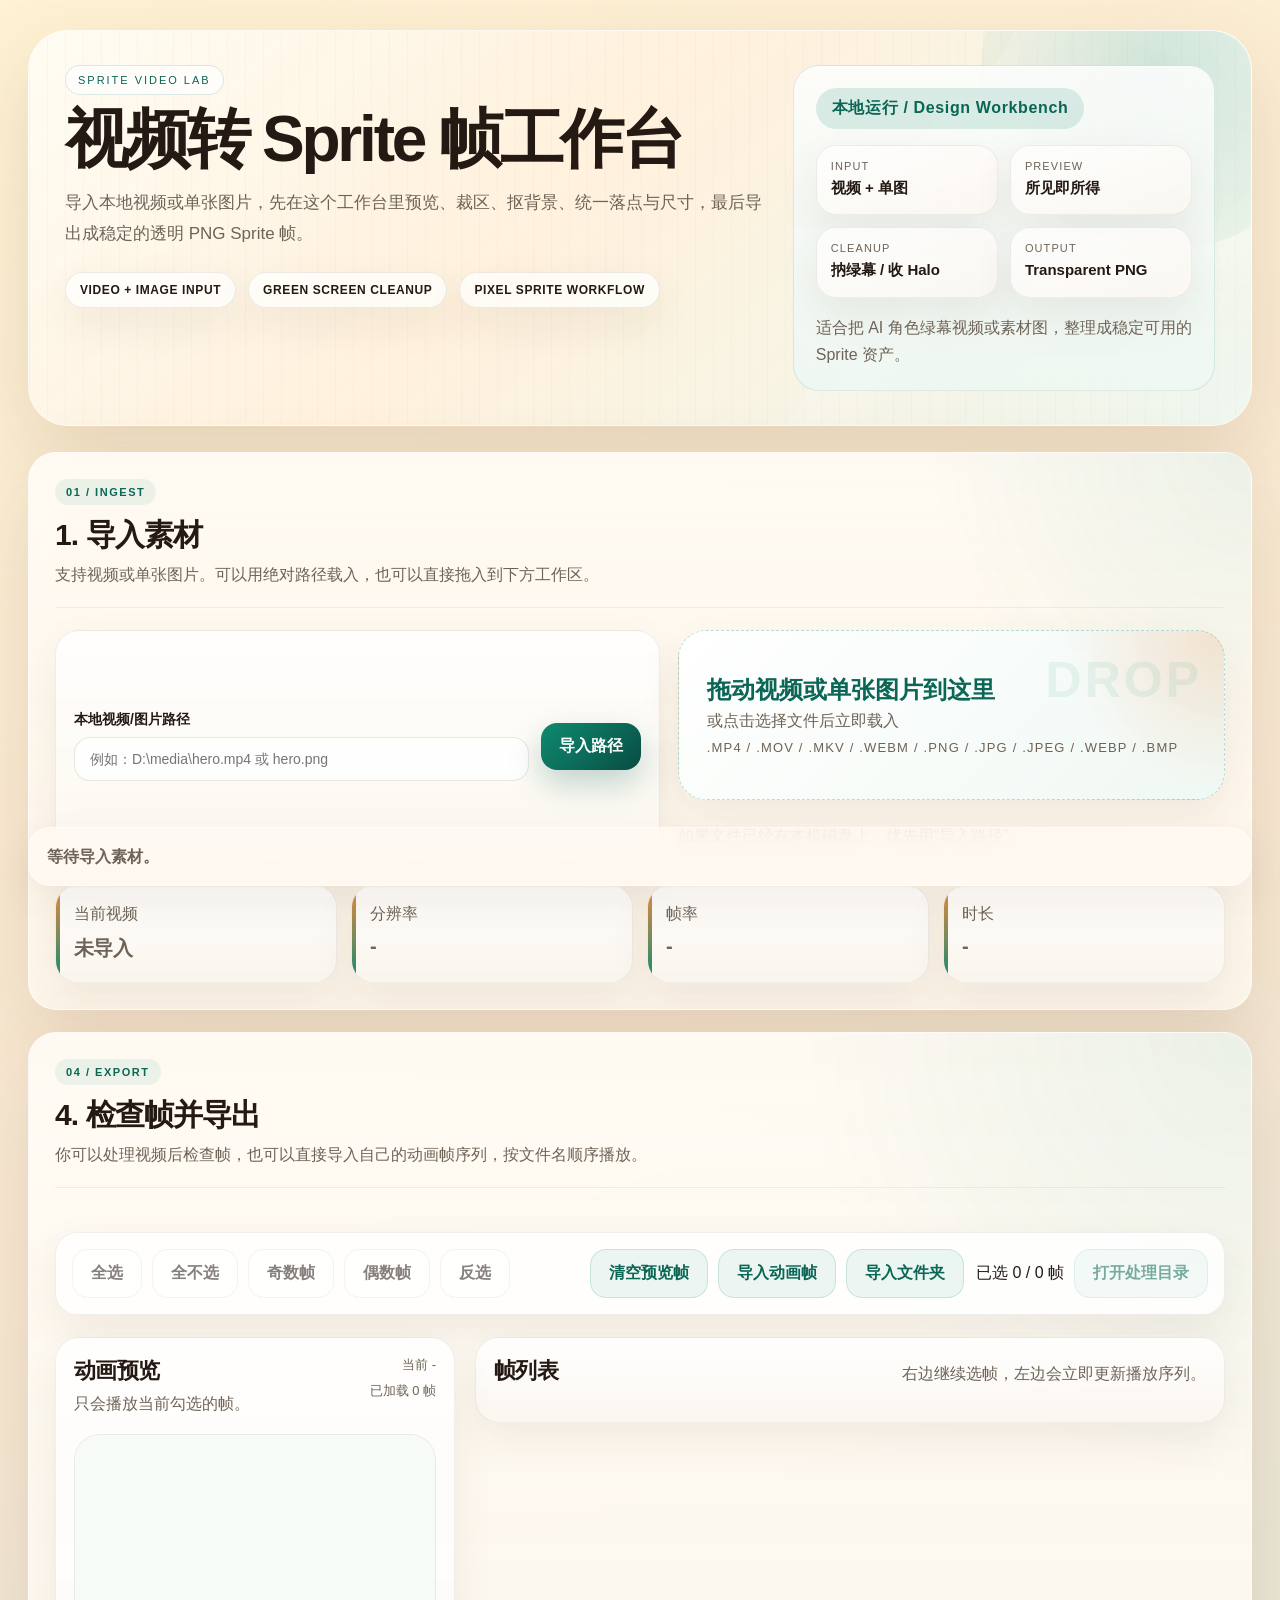
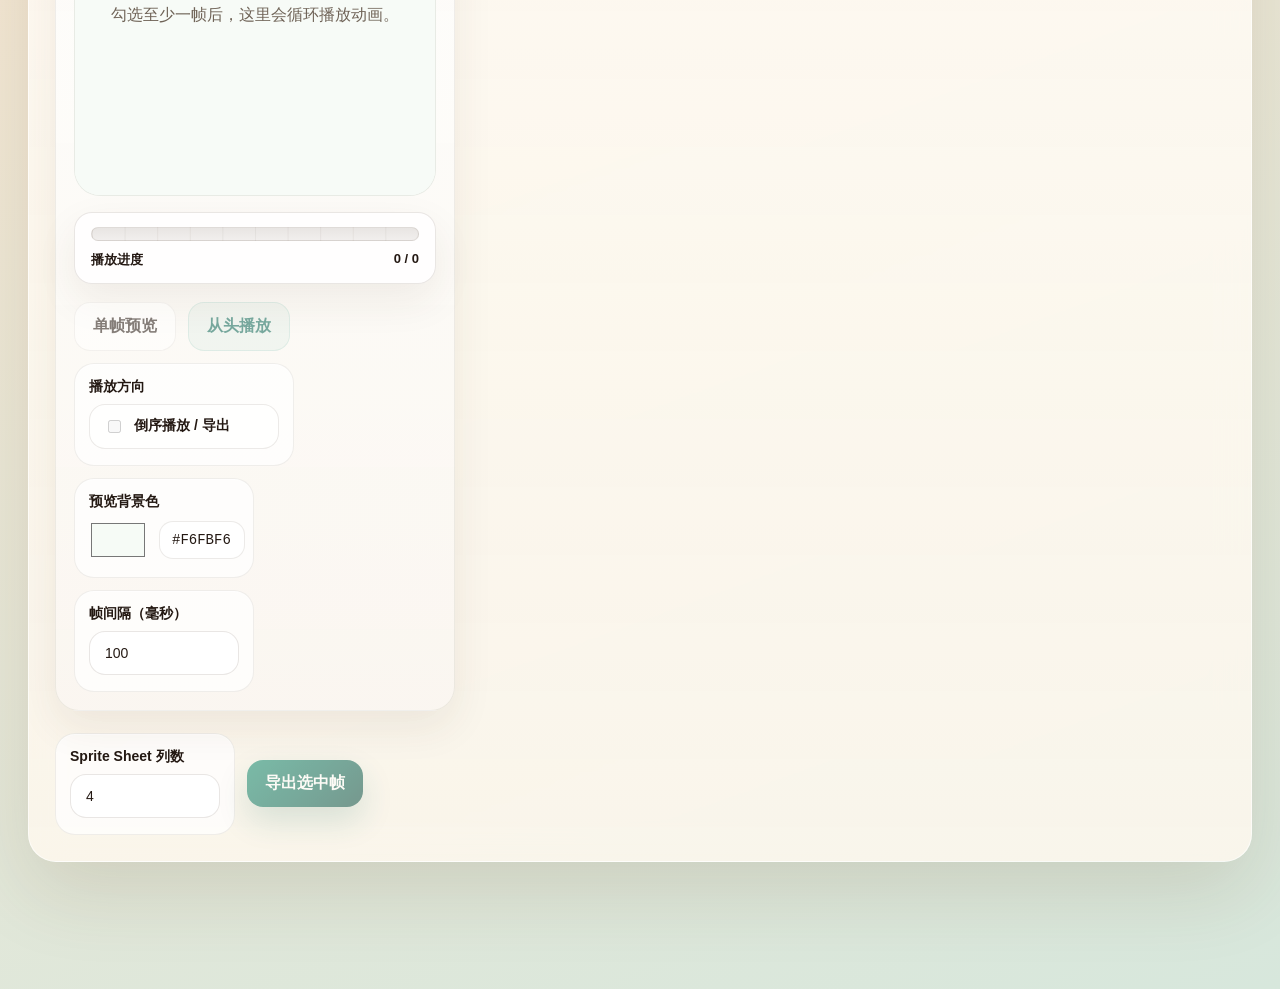
==== commit c799658c: "feat: add tightening matte modes" ====
--- a/app/index.html
+++ b/app/index.html
@@ -215,12 +215,18 @@
           <label class="field">
             <span>&#x62A0;&#x56FE;&#x6A21;&#x5F0F;</span>
             <select id="matteModeInput">
-              <option value="chroma">&#x7EAF;&#x8272; / &#x7EFF;&#x5E55;&#x62A0;&#x56FE;</option>
-              <option value="birefnet">AI &#x62A0;&#x56FE;&#xFF1A;BiRefNet</option>
-              <option value="birefnet_luma">AI + &#x53D1;&#x5149;&#x4FDD;&#x7559;&#xFF1A;BiRefNet + Luma</option>
+              <option value="chroma">&#x6211;&#x7684;&#x7EFF;&#x5E55;&#x62A0;&#x56FE;&#x7B97;&#x6CD5;</option>
+              <option value="birefnet">&#x53EA;&#x7528; BiRefNet</option>
+              <option value="corridorkey">&#x53EA;&#x7528; CorridorKey</option>
+              <option value="luma">&#x53EA;&#x7528; Luma</option>
+              <option value="birefnet_corridorkey">BiRefNet &#x7C97;&#x8499;&#x7248; / CorridorKey &#x7CBE;&#x4FEE;&#x8FB9;&#x7F18;</option>
+              <option value="birefnet_corridorkey_key">BiRefNet &#x540E;&#x518D;&#x7528; CorridorKey &#x6536;&#x7D27;&#x62A0;&#x56FE;</option>
+              <option value="birefnet_luma">BiRefNet &#x4FDD;&#x4E3B;&#x4F53; / Luma &#x8865;&#x4EAE;&#x90E8;</option>
+              <option value="birefnet_luma_key">BiRefNet &#x540E;&#x518D;&#x7528; Luma &#x6536;&#x7D27;&#x62A0;&#x56FE;</option>
+              <option value="birefnet_luma_corridorkey">BiRefNet + Luma &#x5408;&#x5E76;&#x540E; / CorridorKey &#x7CBE;&#x4FEE;</option>
               <option value="none">&#x4E0D;&#x62A0;&#x56FE;&#xFF0C;&#x53EA;&#x7F29;&#x653E;&#x5BF9;&#x9F50;</option>
             </select>
-            <small>VFX &#x5F88;&#x91CD;&#x7684;&#x7D20;&#x6750;&#x5EFA;&#x8BAE;&#x7528; BiRefNet + Luma&#x3002;</small>
+            <small>&#x201C;&#x7CBE;&#x4FEE;&#x201D;&#x4F1A;&#x5141;&#x8BB8;&#x4E0B;&#x4E00;&#x6B65;&#x8865;&#x8FB9;&#xFF1B;&#x201C;&#x6536;&#x7D27;&#x201D;&#x53EA;&#x4F1A;&#x8FDB;&#x4E00;&#x6B65;&#x5220;&#x6389;&#x80CC;&#x666F;&#x3002;</small>
           </label>
 
           <label class="field">
@@ -263,7 +269,7 @@
             <small>AI &#x6A21;&#x5F0F;&#x4E0B;&#x4F1A;&#x6536;&#x7F29;&#x667A;&#x80FD;&#x8499;&#x7248;&#xFF0C;&#x51CF;&#x5C11;&#x8FB9;&#x7F18;&#x6B8B;&#x8272;&#x3002;</small>
           </label>
 
-          <label class="field corridor-capable-only">
+          <label class="field corridor-capable-only" hidden>
             <span>CorridorKey &#x7CBE;&#x4FEE;</span>
             <label class="checkbox-row">
               <input id="corridorEnabledInput" type="checkbox">
@@ -327,6 +333,10 @@
               <input id="batchSemiTransparentToBlackInput" type="checkbox">
               <span>&#x534A;&#x900F;&#x6D82;&#x9ED1;&#xFF08;&#x4FDD;&#x7559; alpha&#xFF09;</span>
             </label>
+            <label class="checkbox-row">
+              <input id="batchSemiTransparentToOpaqueInput" type="checkbox">
+              <span>&#x534A;&#x900F;&#x989C;&#x8272;&#x53D8;&#x4E0D;&#x900F;&#x660E;</span>
+            </label>
             <small>&#x70B9;&#x201C;&#x5F00;&#x59CB;&#x5904;&#x7406;&#x201D;&#x65F6;&#x4F1A;&#x5957;&#x7528;&#x5230;&#x6BCF;&#x4E00;&#x5E27;&#x8F93;&#x51FA;&#x56FE;&#x3002;</small>
           </div>
 
@@ -373,6 +383,7 @@
               <button id="previewFrameButton" class="ghost-button" type="button">&#x9884;&#x89C8;&#x5F53;&#x524D;&#x5E27;&#x6548;&#x679C;</button>
               <button id="greenToBlackButton" class="ghost-button" type="button" hidden disabled>&#x6B8B;&#x7EFF;&#x6D82;&#x9ED1;</button>
               <button id="semiTransparentToBlackButton" class="ghost-button" type="button" hidden disabled>&#x534A;&#x900F;&#x6D82;&#x9ED1;</button>
+              <button id="semiTransparentToOpaqueButton" class="ghost-button" type="button" hidden disabled>&#x534A;&#x900F;&#x53D8;&#x4E0D;&#x900F;&#x660E;</button>
               <button id="savePreviewButton" class="primary-button" type="button" hidden disabled>&#x4E0B;&#x8F7D;&#x9884;&#x89C8;&#x56FE;</button>
             </div>
 
@@ -384,7 +395,8 @@
                     <button id="previewSourceZoomOutButton" class="ghost-button compact-button" type="button">-</button>
                     <input id="previewSourceZoomInput" type="range" min="50" max="800" step="10" value="100">
                     <span id="previewSourceZoomLabel" class="zoom-label">100%</span>
-                    <button id="previewSourceZoomResetButton" class="ghost-button compact-button" type="button">&#x91CD;&#x7F6E;</button>
+                    <button id="previewSourceZoomResetButton" class="ghost-button compact-button" type="button" title="&#x7F29;&#x653E;&#x91CD;&#x7F6E;&#x4E3A; 100%">100%</button>
+                    <button id="previewSourcePanResetButton" class="ghost-button compact-button" type="button" title="&#x4F4D;&#x7F6E;&#x56DE;&#x4E2D;">&#x56DE;&#x4E2D;</button>
                     <button id="previewSourceZoomInButton" class="ghost-button compact-button" type="button">+</button>
                   </div>
                 </div>
@@ -397,15 +409,26 @@
               <div class="image-preview-box">
                 <div class="image-preview-header">
                   <span class="image-preview-title">&#x5957;&#x7528;&#x53C2;&#x6570;&#x540E;</span>
+                  <div class="process-preview-background-controls">
+                    <select id="processPreviewBackgroundModeInput" aria-label="&#x9884;&#x89C8;&#x80CC;&#x666F;">
+                      <option value="checkerboard">&#x68CB;&#x76D8;&#x683C;</option>
+                      <option value="color">&#x7EAF;&#x8272;&#x80CC;&#x666F;</option>
+                    </select>
+                    <div class="color-row compact-color-row" id="processPreviewBackgroundColorRow">
+                      <input id="processPreviewBackgroundInput" type="color" value="#F6FBF6">
+                      <code id="processPreviewBackgroundLabel">#F6FBF6</code>
+                    </div>
+                  </div>
                   <div class="image-zoom-controls">
                     <button id="previewProcessedZoomOutButton" class="ghost-button compact-button" type="button">-</button>
                     <input id="previewProcessedZoomInput" type="range" min="50" max="800" step="10" value="100">
                     <span id="previewProcessedZoomLabel" class="zoom-label">100%</span>
-                    <button id="previewProcessedZoomResetButton" class="ghost-button compact-button" type="button">&#x91CD;&#x7F6E;</button>
+                    <button id="previewProcessedZoomResetButton" class="ghost-button compact-button" type="button" title="&#x7F29;&#x653E;&#x91CD;&#x7F6E;&#x4E3A; 100%">100%</button>
+                    <button id="previewProcessedPanResetButton" class="ghost-button compact-button" type="button" title="&#x4F4D;&#x7F6E;&#x56DE;&#x4E2D;">&#x56DE;&#x4E2D;</button>
                     <button id="previewProcessedZoomInButton" class="ghost-button compact-button" type="button">+</button>
                   </div>
                 </div>
-                <div class="image-preview-stage checkerboard-stage">
+                <div id="previewProcessedStage" class="image-preview-stage checkerboard-stage">
                   <img id="previewProcessedImage" alt="processed preview" hidden>
                   <div id="previewProcessedEmpty" class="preview-empty">&#x8FD9;&#x91CC;&#x4F1A;&#x663E;&#x793A;&#x62A0;&#x80CC;&#x666F;&#x3001;&#x8F6F;&#x8FB9;&#x3001;halo &#x548C;&#x7F29;&#x653E;&#x6548;&#x679C;&#x3002;</div>
                 </div>
@@ -424,7 +447,7 @@
         <div class="panel-head">
           <div>
             <h2>4. &#x68C0;&#x67E5;&#x5E27;&#x5E76;&#x5BFC;&#x51FA;</h2>
-            <p>&#x8FD9;&#x91CC;&#x9ED8;&#x8BA4;&#x5168;&#x9009;&#x3002;&#x4F60;&#x53EF;&#x4EE5;&#x5FEB;&#x901F;&#x5207;&#x5947;&#x6570;&#x5E27;&#x3001;&#x5076;&#x6570;&#x5E27;&#xFF0C;&#x6216;&#x8005;&#x624B;&#x52A8;&#x53BB;&#x6389;&#x6296;&#x5F97;&#x5389;&#x5BB3;&#x7684;&#x5E27;&#x3002;</p>
+            <p>&#x4F60;&#x53EF;&#x4EE5;&#x5904;&#x7406;&#x89C6;&#x9891;&#x540E;&#x68C0;&#x67E5;&#x5E27;&#xFF0C;&#x4E5F;&#x53EF;&#x4EE5;&#x76F4;&#x63A5;&#x5BFC;&#x5165;&#x81EA;&#x5DF1;&#x7684;&#x52A8;&#x753B;&#x5E27;&#x5E8F;&#x5217;&#xFF0C;&#x6309;&#x6587;&#x4EF6;&#x540D;&#x987A;&#x5E8F;&#x64AD;&#x653E;&#x3002;</p>
           </div>
         </div>
 
@@ -437,6 +460,13 @@
             <button id="selectOddButton" class="secondary-button" type="button">&#x5947;&#x6570;&#x5E27;</button>
             <button id="selectEvenButton" class="secondary-button" type="button">&#x5076;&#x6570;&#x5E27;</button>
             <button id="invertSelectionButton" class="secondary-button" type="button">&#x53CD;&#x9009;</button>
+          </div>
+          <div class="custom-animation-actions">
+            <input id="customAnimationInput" type="file" accept=".png,.jpg,.jpeg,.webp,.bmp,image/png,image/jpeg,image/webp,image/bmp" multiple hidden>
+            <input id="customAnimationFolderInput" type="file" accept=".png,.jpg,.jpeg,.webp,.bmp,image/png,image/jpeg,image/webp,image/bmp" webkitdirectory directory multiple hidden>
+            <button id="clearPreviewFramesButton" class="ghost-button" type="button">&#x6E05;&#x7A7A;&#x9884;&#x89C8;&#x5E27;</button>
+            <button id="importAnimationButton" class="ghost-button" type="button">&#x5BFC;&#x5165;&#x52A8;&#x753B;&#x5E27;</button>
+            <button id="importAnimationFolderButton" class="ghost-button" type="button">&#x5BFC;&#x5165;&#x6587;&#x4EF6;&#x5939;</button>
           </div>
           <div class="selection-meta">
             <span id="selectionCount">&#x5DF2;&#x9009; 0 &#x5E27;</span>
--- a/app/styles.css
+++ b/app/styles.css
@@ -861,13 +861,16 @@
 .process-preview-canvases {
   display: grid;
   grid-template-columns: repeat(2, minmax(0, 1fr));
+  grid-template-rows: auto 1fr;
+  align-items: start;
   gap: 16px;
   margin-top: 18px;
 }
 
 .image-preview-box {
-  display: flex;
-  flex-direction: column;
+  display: grid;
+  grid-template-rows: subgrid;
+  grid-row: span 2;
   gap: 10px;
 }
 
@@ -877,6 +880,10 @@
   gap: 12px;
   align-items: center;
   flex-wrap: wrap;
+}
+
+.image-preview-header > :not(.image-preview-title) {
+  margin-left: auto;
 }
 
 .image-preview-title {
@@ -896,6 +903,34 @@
 
 .image-zoom-controls input[type="range"] {
   width: 140px;
+}
+
+.process-preview-background-controls {
+  display: flex;
+  align-items: center;
+  gap: 8px;
+  flex-wrap: wrap;
+}
+
+.process-preview-background-controls select {
+  width: auto;
+  min-height: 38px;
+  padding: 8px 34px 8px 12px;
+  border-radius: 14px;
+}
+
+.process-preview-background-controls .color-row {
+  gap: 8px;
+}
+
+.process-preview-background-controls input[type="color"] {
+  width: 38px;
+  height: 38px;
+}
+
+.process-preview-background-controls code {
+  min-width: 82px;
+  padding: 8px 10px;
 }
 
 .preset-button-row {
@@ -947,6 +982,10 @@
     linear-gradient(160deg, rgba(255, 250, 244, 0.98), rgba(246, 251, 246, 0.92));
   background-position: 0 0, 12px 12px, 0 0;
   background-size: 24px 24px, 24px 24px, auto;
+}
+
+.solid-preview-stage {
+  background: var(--process-preview-bg-color, #f6fbf6);
 }
 
 .image-preview-stage img {
@@ -1042,11 +1081,20 @@
 }
 
 .selection-actions,
+.custom-animation-actions,
 .selection-meta {
   display: flex;
   flex-wrap: wrap;
   gap: 10px;
   align-items: center;
+}
+
+.custom-animation-actions {
+  margin-left: auto;
+}
+
+.selection-meta {
+  margin-left: 0;
 }
 
 .result-workbench {
@@ -1433,6 +1481,10 @@
     flex-direction: column;
     align-items: flex-start;
   }
+
+  .image-preview-header > :not(.image-preview-title) {
+    margin-left: 0;
+  }
 }
 
 @media (prefers-reduced-motion: reduce) {
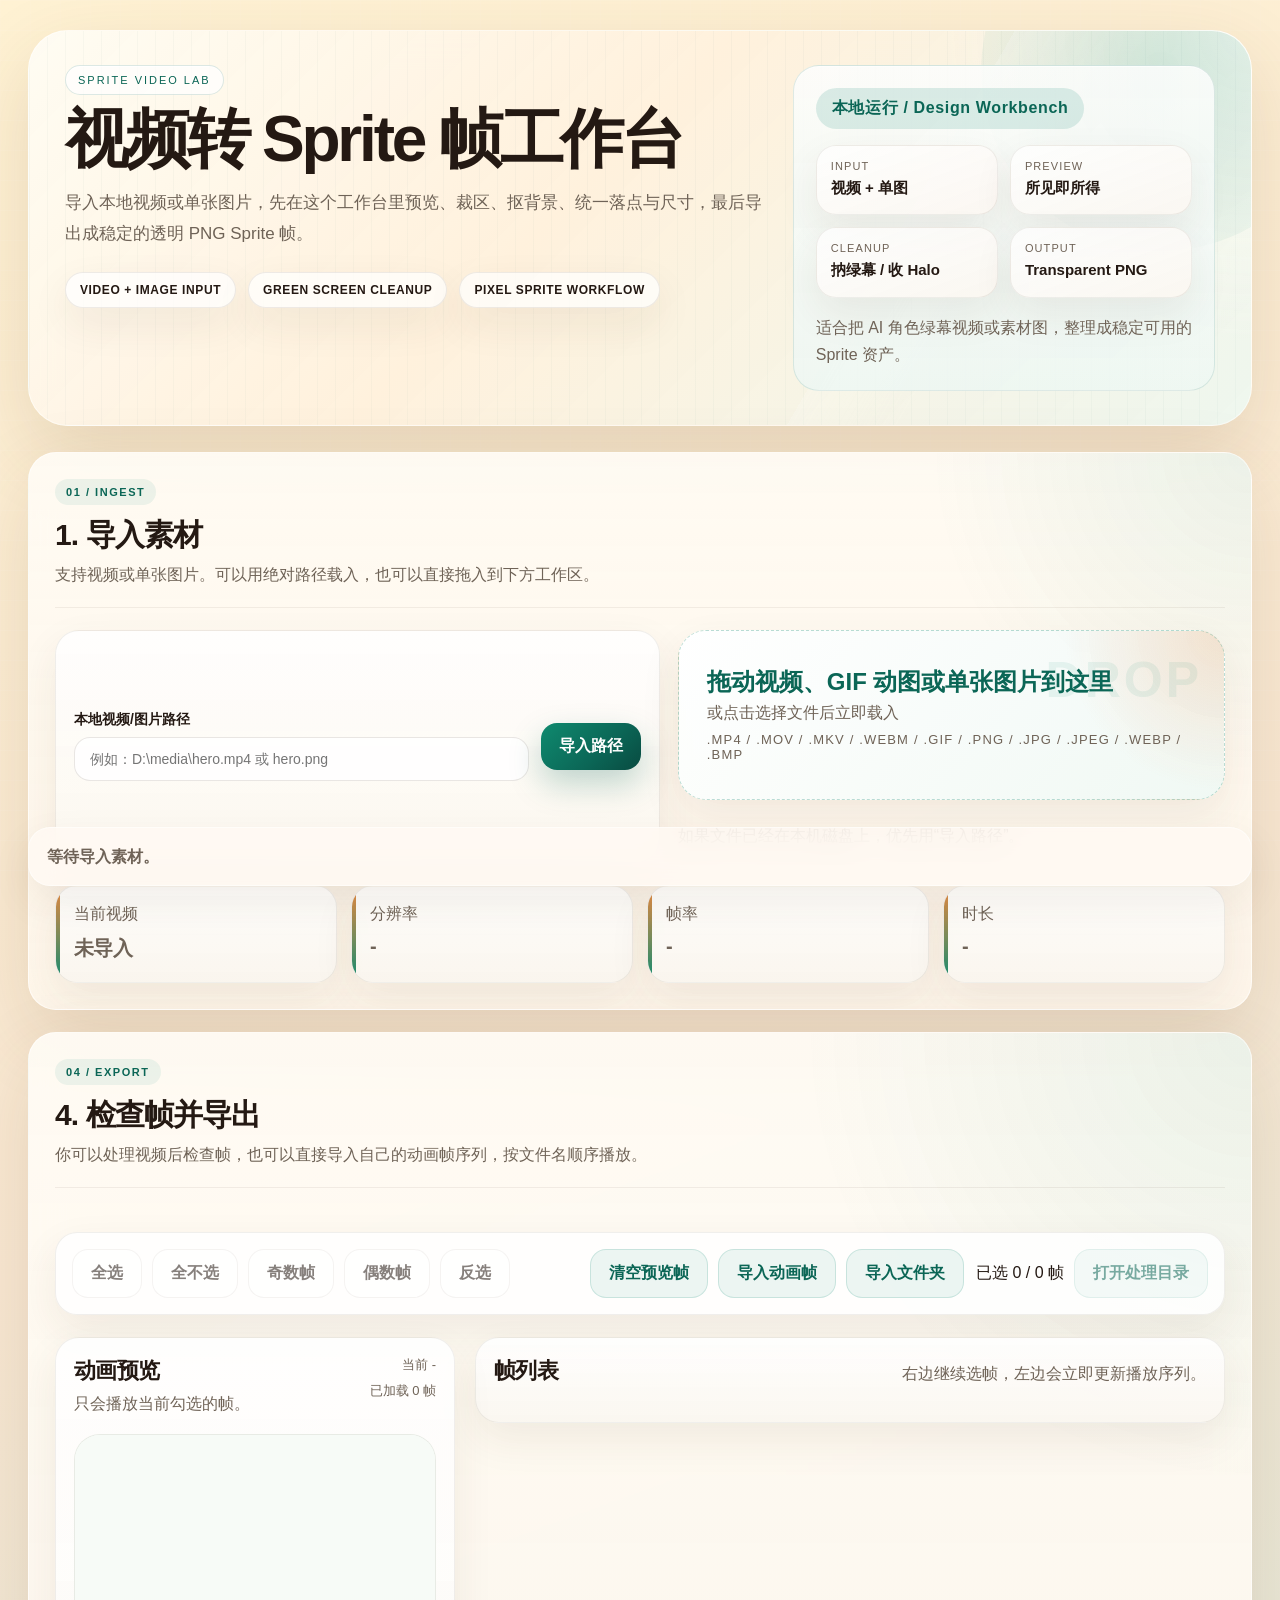
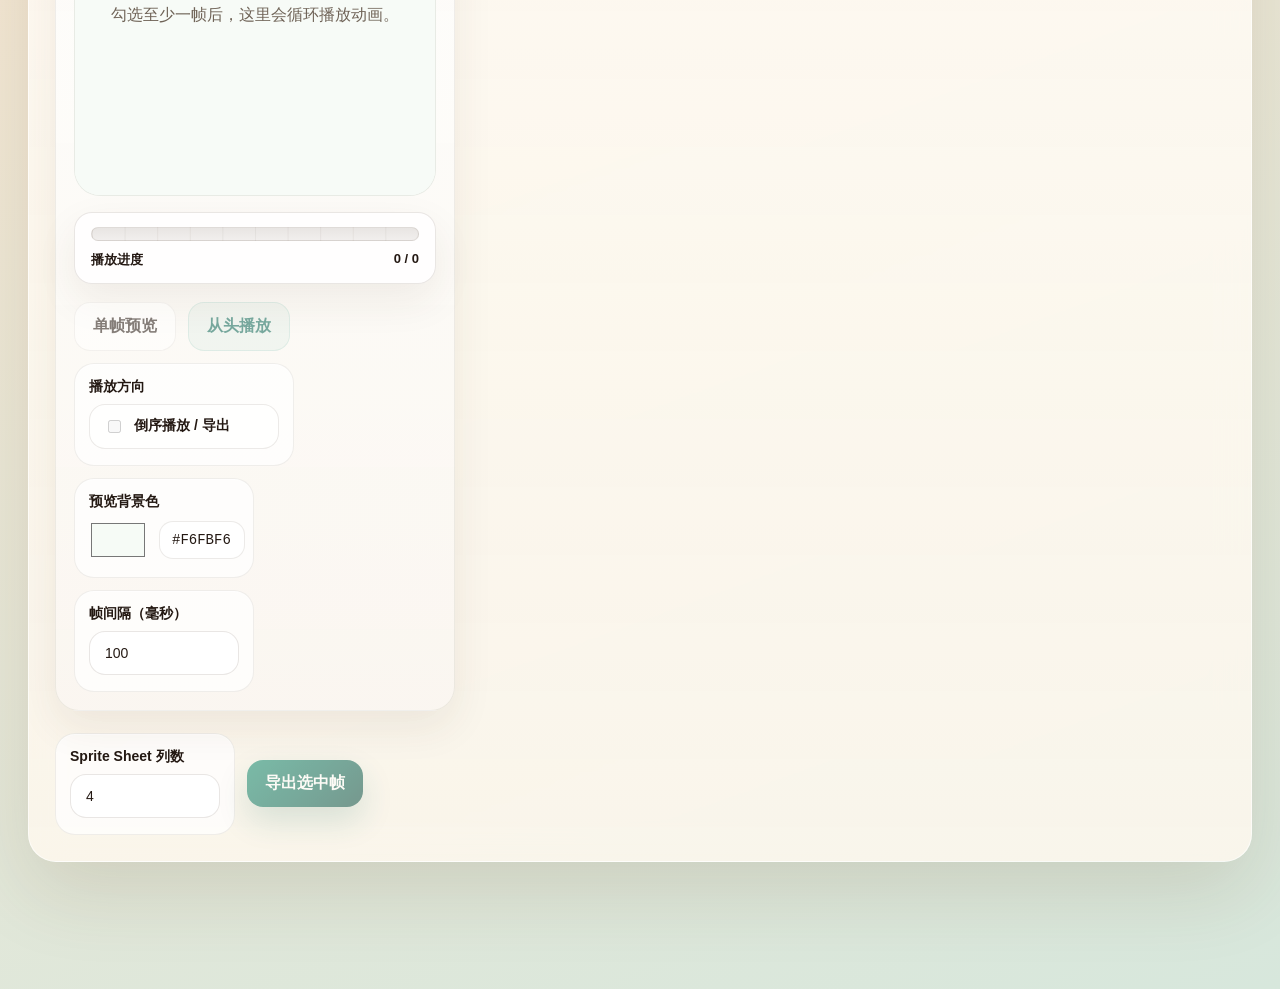
==== commit 233fcbef: "feat: add gif input and agent setup guide" ====
--- a/app/index.html
+++ b/app/index.html
@@ -71,11 +71,11 @@
               aria-controls="uploadInput"
               aria-busy="false"
             >
-              <span class="upload-dropzone-title">&#x62D6;&#x52A8;&#x89C6;&#x9891;&#x6216;&#x5355;&#x5F20;&#x56FE;&#x7247;&#x5230;&#x8FD9;&#x91CC;</span>
+              <span class="upload-dropzone-title">&#x62D6;&#x52A8;&#x89C6;&#x9891;&#x3001;GIF &#x52A8;&#x56FE;&#x6216;&#x5355;&#x5F20;&#x56FE;&#x7247;&#x5230;&#x8FD9;&#x91CC;</span>
               <span class="upload-dropzone-hint">&#x6216;&#x70B9;&#x51FB;&#x9009;&#x62E9;&#x6587;&#x4EF6;&#x540E;&#x7ACB;&#x5373;&#x8F7D;&#x5165;</span>
-              <span class="upload-dropzone-types">.mp4 / .mov / .mkv / .webm / .png / .jpg / .jpeg / .webp / .bmp</span>
-            </label>
-            <input id="uploadInput" type="file" accept=".mp4,.mov,.mkv,.webm,.png,.jpg,.jpeg,.webp,.bmp,video/*,image/*">
+              <span class="upload-dropzone-types">.mp4 / .mov / .mkv / .webm / .gif / .png / .jpg / .jpeg / .webp / .bmp</span>
+            </label>
+            <input id="uploadInput" type="file" accept=".mp4,.mov,.mkv,.webm,.gif,.png,.jpg,.jpeg,.webp,.bmp,video/*,image/*">
             <p class="subtle">&#x5982;&#x679C;&#x6587;&#x4EF6;&#x5DF2;&#x7ECF;&#x5728;&#x672C;&#x673A;&#x78C1;&#x76D8;&#x4E0A;&#xFF0C;&#x4F18;&#x5148;&#x7528;&#x201C;&#x5BFC;&#x5165;&#x8DEF;&#x5F84;&#x201D;&#x3002;</p>
           </div>
         </div>
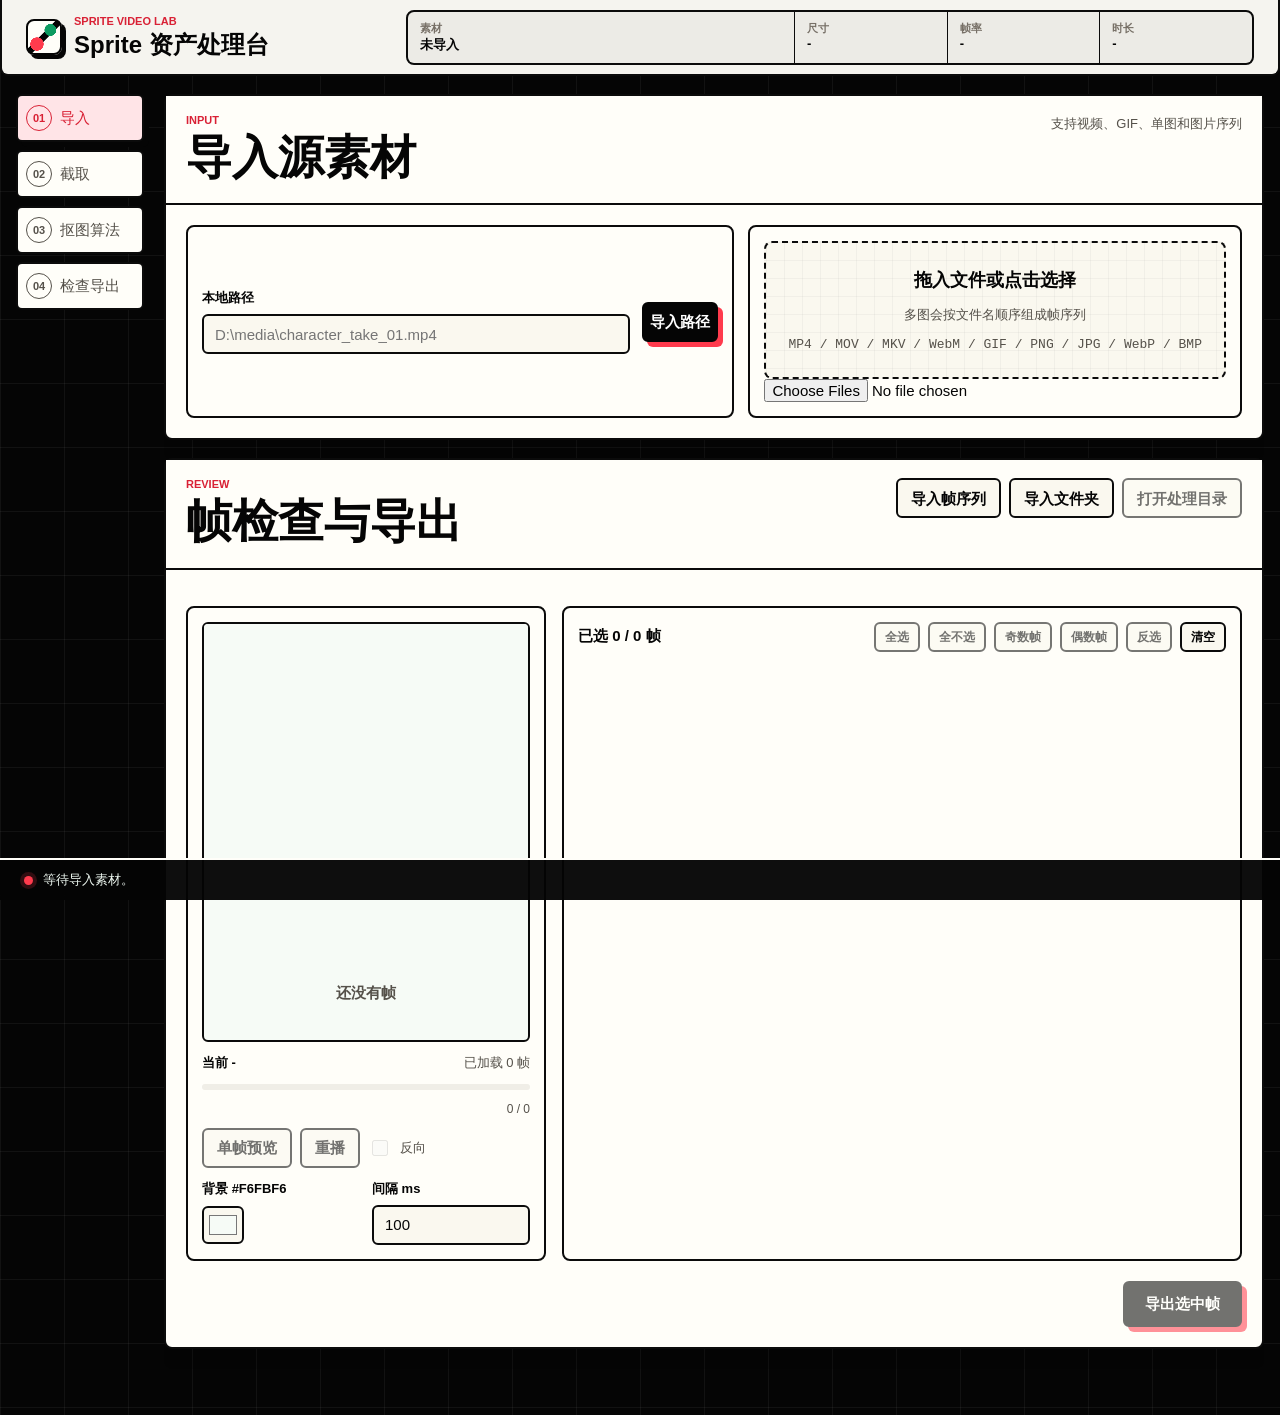
==== commit 53f9e8ad: "feat: refresh UI and README screenshot" ====
--- a/app/index.html
+++ b/app/index.html
@@ -7,548 +7,584 @@
   <link rel="stylesheet" href="/app/styles.css">
 </head>
 <body>
-  <div class="page-shell">
-    <header class="hero">
-      <div class="hero-main">
-        <p class="eyebrow">Sprite Video Lab</p>
-        <h1>&#x89C6;&#x9891;&#x8F6C; Sprite &#x5E27;&#x5DE5;&#x4F5C;&#x53F0;</h1>
-        <p class="hero-copy">&#x5BFC;&#x5165;&#x672C;&#x5730;&#x89C6;&#x9891;&#x6216;&#x5355;&#x5F20;&#x56FE;&#x7247;&#xFF0C;&#x5148;&#x5728;&#x8FD9;&#x4E2A;&#x5DE5;&#x4F5C;&#x53F0;&#x91CC;&#x9884;&#x89C8;&#x3001;&#x88C1;&#x533A;&#x3001;&#x62A0;&#x80CC;&#x666F;&#x3001;&#x7EDF;&#x4E00;&#x843D;&#x70B9;&#x4E0E;&#x5C3A;&#x5BF8;&#xFF0C;&#x6700;&#x540E;&#x5BFC;&#x51FA;&#x6210;&#x7A33;&#x5B9A;&#x7684;&#x900F;&#x660E; PNG Sprite &#x5E27;&#x3002;</p>
-        <div class="hero-pill-row">
-          <span class="hero-pill">Video + Image Input</span>
-          <span class="hero-pill">Green Screen Cleanup</span>
-          <span class="hero-pill">Pixel Sprite Workflow</span>
+  <div class="app-shell">
+    <header class="topbar">
+      <div class="brand-block">
+        <span class="brand-mark" aria-hidden="true"></span>
+        <div>
+          <p class="eyebrow">Sprite Video Lab</p>
+          <h1>Sprite 资产处理台</h1>
         </div>
       </div>
-      <div class="hero-status">
-        <span class="status-chip">&#x672C;&#x5730;&#x8FD0;&#x884C; / Design Workbench</span>
-        <div class="hero-stat-grid">
-          <div class="hero-stat">
-            <span>Input</span>
-            <strong>&#x89C6;&#x9891; + &#x5355;&#x56FE;</strong>
-          </div>
-          <div class="hero-stat">
-            <span>Preview</span>
-            <strong>&#x6240;&#x89C1;&#x5373;&#x6240;&#x5F97;</strong>
-          </div>
-          <div class="hero-stat">
-            <span>Cleanup</span>
-            <strong>&#x6290;&#x7EFF;&#x5E55; / &#x6536; Halo</strong>
-          </div>
-          <div class="hero-stat">
-            <span>Output</span>
-            <strong>Transparent PNG</strong>
-          </div>
+      <div class="source-strip" aria-label="当前素材状态">
+        <div>
+          <span>素材</span>
+          <strong id="videoName">未导入</strong>
         </div>
-        <p class="hero-note">&#x9002;&#x5408;&#x628A; AI &#x89D2;&#x8272;&#x7EFF;&#x5E55;&#x89C6;&#x9891;&#x6216;&#x7D20;&#x6750;&#x56FE;&#xFF0C;&#x6574;&#x7406;&#x6210;&#x7A33;&#x5B9A;&#x53EF;&#x7528;&#x7684; Sprite &#x8D44;&#x4EA7;&#x3002;</p>
+        <div>
+          <span>尺寸</span>
+          <strong id="videoSize">-</strong>
+        </div>
+        <div>
+          <span>帧率</span>
+          <strong id="videoFps">-</strong>
+        </div>
+        <div>
+          <span>时长</span>
+          <strong id="videoDuration">-</strong>
+        </div>
       </div>
     </header>
 
-    <main class="layout">
-      <section class="panel panel-wide">
-        <div class="panel-head">
-          <div>
-            <h2>1. &#x5BFC;&#x5165;&#x7D20;&#x6750;</h2>
-            <p>&#x652F;&#x6301;&#x89C6;&#x9891;&#x6216;&#x5355;&#x5F20;&#x56FE;&#x7247;&#x3002;&#x53EF;&#x4EE5;&#x7528;&#x7EDD;&#x5BF9;&#x8DEF;&#x5F84;&#x8F7D;&#x5165;&#xFF0C;&#x4E5F;&#x53EF;&#x4EE5;&#x76F4;&#x63A5;&#x62D6;&#x5165;&#x5230;&#x4E0B;&#x65B9;&#x5DE5;&#x4F5C;&#x533A;&#x3002;</p>
-          </div>
-        </div>
-
-        <div class="import-stack">
-          <div class="inline-form">
-            <label class="field grow">
-              <span>&#x672C;&#x5730;&#x89C6;&#x9891;/&#x56FE;&#x7247;&#x8DEF;&#x5F84;</span>
-              <input id="pathInput" type="text" placeholder="&#x4F8B;&#x5982;&#xFF1A;D:\media\hero.mp4 &#x6216; hero.png">
-            </label>
-            <button id="importPathButton" class="primary-button" type="button">&#x5BFC;&#x5165;&#x8DEF;&#x5F84;</button>
-          </div>
-
-          <div class="upload-form">
-            <label
-              id="uploadDropzone"
-              class="upload-dropzone"
-              for="uploadInput"
-              tabindex="0"
-              role="button"
-              aria-controls="uploadInput"
-              aria-busy="false"
-            >
-              <span class="upload-dropzone-title">&#x62D6;&#x52A8;&#x89C6;&#x9891;&#x3001;GIF &#x52A8;&#x56FE;&#x6216;&#x5355;&#x5F20;&#x56FE;&#x7247;&#x5230;&#x8FD9;&#x91CC;</span>
-              <span class="upload-dropzone-hint">&#x6216;&#x70B9;&#x51FB;&#x9009;&#x62E9;&#x6587;&#x4EF6;&#x540E;&#x7ACB;&#x5373;&#x8F7D;&#x5165;</span>
-              <span class="upload-dropzone-types">.mp4 / .mov / .mkv / .webm / .gif / .png / .jpg / .jpeg / .webp / .bmp</span>
-            </label>
-            <input id="uploadInput" type="file" accept=".mp4,.mov,.mkv,.webm,.gif,.png,.jpg,.jpeg,.webp,.bmp,video/*,image/*">
-            <p class="subtle">&#x5982;&#x679C;&#x6587;&#x4EF6;&#x5DF2;&#x7ECF;&#x5728;&#x672C;&#x673A;&#x78C1;&#x76D8;&#x4E0A;&#xFF0C;&#x4F18;&#x5148;&#x7528;&#x201C;&#x5BFC;&#x5165;&#x8DEF;&#x5F84;&#x201D;&#x3002;</p>
-          </div>
-        </div>
-
-        <div class="meta-grid empty-meta">
-          <div class="meta-card">
-            <span class="meta-label">&#x5F53;&#x524D;&#x89C6;&#x9891;</span>
-            <strong id="videoName">&#x672A;&#x5BFC;&#x5165;</strong>
-          </div>
-          <div class="meta-card">
-            <span class="meta-label">&#x5206;&#x8FA8;&#x7387;</span>
-            <strong id="videoSize">-</strong>
-          </div>
-          <div class="meta-card">
-            <span class="meta-label">&#x5E27;&#x7387;</span>
-            <strong id="videoFps">-</strong>
-          </div>
-          <div class="meta-card">
-            <span class="meta-label">&#x65F6;&#x957F;</span>
-            <strong id="videoDuration">-</strong>
-          </div>
-        </div>
-      </section>
-
-      <section class="panel panel-wide" id="previewPanel" hidden>
-        <div class="panel-head">
-          <div>
-            <h2>2. &#x9884;&#x89C8;&#x4E0E;&#x622A;&#x53D6;&#x533A;&#x95F4;</h2>
-            <p>&#x62D6;&#x52A8;&#x8D77;&#x70B9;&#x548C;&#x7EC8;&#x70B9;&#x65F6;&#xFF0C;&#x5DE6;&#x4FA7;&#x89C6;&#x9891;&#x4F1A;&#x7ACB;&#x5373;&#x8DF3;&#x56DE;&#x9009;&#x533A;&#x8D77;&#x70B9;&#x5E76;&#x5FAA;&#x73AF;&#x64AD;&#x653E;&#x3002;&#x5355;&#x5F20;&#x56FE;&#x7247;&#x4F1A;&#x81EA;&#x52A8;&#x8FDB;&#x5165;&#x5355;&#x5E27;&#x6A21;&#x5F0F;&#x3002;</p>
-          </div>
-        </div>
-
-        <div class="preview-grid">
-          <div class="video-wrap">
-            <video id="videoPreview" playsinline muted></video>
-            <img id="mediaPreviewImage" alt="source image preview" hidden>
-            <div id="videoProgress" class="video-progress" aria-hidden="true">
-              <div id="videoProgressFill" class="video-progress-fill"></div>
-            </div>
-            <div id="videoToolbar" class="video-toolbar">
-              <span class="segment-mode-chip">&#x81EA;&#x52A8;&#x5FAA;&#x73AF;&#x5F53;&#x524D;&#x9009;&#x533A; / &#x81EA;&#x52A8;&#x9759;&#x97F3;</span>
-              <span id="currentTimeLabel" class="time-chip">&#x5F53;&#x524D; 0.00s</span>
-            </div>
-          </div>
-
-          <div class="segment-panel">
-            <label class="field">
-              <span>&#x8D77;&#x59CB;&#x5E27;</span>
-              <div class="time-control">
-                <input id="startRange" type="range" min="0" max="1" step="0.01" value="0">
-                <div class="time-number-shell">
-                  <input id="startInput" type="text" inputmode="numeric" value="1">
-                  <div class="time-step-buttons">
-                    <button id="startStepUpButton" class="time-step-button" type="button" aria-label="Start plus one frame">&#9650;</button>
-                    <button id="startStepDownButton" class="time-step-button" type="button" aria-label="Start minus one frame">&#9660;</button>
-                  </div>
-                </div>
-              </div>
-            </label>
-
-            <label class="field">
-              <span>&#x7ED3;&#x675F;&#x5E27;</span>
-              <div class="time-control">
-                <input id="endRange" type="range" min="0" max="1" step="0.01" value="1">
-                <div class="time-number-shell">
-                  <input id="endInput" type="text" inputmode="numeric" value="1">
-                  <div class="time-step-buttons">
-                    <button id="endStepUpButton" class="time-step-button" type="button" aria-label="End plus one frame">&#9650;</button>
-                    <button id="endStepDownButton" class="time-step-button" type="button" aria-label="End minus one frame">&#9660;</button>
-                  </div>
-                </div>
-              </div>
-            </label>
-
-            <div class="segment-summary">
-              <span>&#x9009;&#x4E2D;&#x5E27;&#x6570;</span>
-              <strong id="segmentLength">0 &#x5E27;</strong>
-            </div>
-
-            <div class="segment-confirm-bar">
-              <div class="segment-confirm-meta">
-                <span id="segmentConfirmStatus" class="segment-status confirmed">&#x5F53;&#x524D;&#x9009;&#x533A;&#x4F1A;&#x5B9E;&#x65F6;&#x751F;&#x6548;</span>
-                <small id="segmentConfirmHint">&#x4E0D;&#x7528;&#x518D;&#x70B9;&#x201C;&#x786E;&#x5B9A;&#x9009;&#x533A;&#x201D;&#x3002;&#x8C03;&#x6574;&#x6ED1;&#x6746;&#x540E;&#xFF0C;&#x7B2C; 3 &#x6B65;&#x4F1A;&#x76F4;&#x63A5;&#x4F7F;&#x7528;&#x65B0;&#x7684;&#x65F6;&#x95F4;&#x8303;&#x56F4;&#x3002;</small>
-              </div>
-            </div>
-          </div>
-        </div>
-      </section>
-
-      <section class="panel panel-wide" id="processPanel" hidden>
-        <div class="panel-head">
-          <div>
-            <h2>3. &#x62BD;&#x5E27;&#x4E0E;&#x62A0;&#x56FE;</h2>
-            <p>&#x8FD9;&#x91CC;&#x7684;&#x53C2;&#x6570;&#x4F1A;&#x51B3;&#x5B9A;&#x62BD;&#x5E27;&#x5BC6;&#x5EA6;&#x3001;&#x900F;&#x660E;&#x8FB9;&#x7F18;&#x3001;&#x7F29;&#x653E;&#x548C;&#x89D2;&#x8272;&#x843D;&#x5730;&#x4F4D;&#x7F6E;&#x3002;</p>
-          </div>
-          <div class="step-lock-note" id="processLockNote">&#x5148;&#x56DE;&#x5230;&#x7B2C; 2 &#x6B65;&#x786E;&#x5B9A;&#x9009;&#x533A;&#xFF0C;&#x518D;&#x8FDB;&#x884C;&#x5355;&#x5E27;&#x9884;&#x89C8;&#x548C;&#x6574;&#x6BB5;&#x5904;&#x7406;&#x3002;</div>
-        </div>
-
-        <div class="process-step-shell" id="processStepShell">
-        <div class="form-grid">
-          <label class="field">
-            <span>&#x4FDD;&#x7559;&#x6BCF; N &#x5E27;</span>
-            <input id="keepEveryInput" type="number" min="1" step="1" value="2">
-            <small>1 = &#x5168;&#x4FDD;&#x7559;&#xFF0C;2 = &#x9694;&#x4E00;&#x5E27;&#xFF0C;3 = &#x6BCF;&#x4E09;&#x5E27;&#x4FDD;&#x7559;&#x4E00;&#x5F20;&#x3002;</small>
-          </label>
-
-          <label class="field">
-            <span>&#x76EE;&#x6807;&#x9AD8;&#x5EA6;</span>
-            <input id="targetSizeInput" type="number" min="32" step="1" value="128">
-            <small>&#x81EA;&#x52A8;&#x5BBD;&#x5EA6;&#x6A21;&#x5F0F;&#x4E0B;&#x8FD9;&#x662F;&#x8F93;&#x51FA;&#x9AD8;&#x5EA6;&#xFF0C;&#x65B9;&#x5F62;&#x6A21;&#x5F0F;&#x4E0B;&#x662F;&#x753B;&#x5E03;&#x5C3A;&#x5BF8;&#x3002;</small>
-          </label>
-
-          <label class="field">
-            <span>&#x753B;&#x5E03;&#x5E03;&#x5C40;</span>
-            <select id="canvasModeInput">
-              <option value="auto">&#x81EA;&#x52A8;&#x5BBD;&#x5EA6;&#xFF0C;&#x5C45;&#x4E2D;</option>
-              <option value="square_bottom">&#x65B9;&#x5F62;&#x753B;&#x5E03;&#xFF0C;&#x5E95;&#x90E8;&#x5BF9;&#x9F50;</option>
-              <option value="square_center">&#x65B9;&#x5F62;&#x753B;&#x5E03;&#xFF0C;&#x5C45;&#x4E2D;</option>
-            </select>
-            <small>&#x6A2A;&#x5411;&#x957F;&#x6761;&#x6216;&#x8FDE;&#x62DB;&#x5E8F;&#x5217;&#x7528;&#x81EA;&#x52A8;&#x5BBD;&#x5EA6;&#x3002;</small>
-          </label>
-
-          <label class="field">
-            <span>&#x753B;&#x5E03;&#x8FB9;&#x8DDD;</span>
-            <input id="reducePxInput" type="number" min="0" step="1" value="12">
-            <small>&#x81EA;&#x52A8;&#x5BBD;&#x5EA6;&#x65F6;&#x4F5C;&#x4E3A;&#x56DB;&#x5468;&#x8FB9;&#x8DDD;&#xFF0C;&#x5E95;&#x90E8;&#x5BF9;&#x9F50;&#x65F6;&#x4F5C;&#x4E3A;&#x843D;&#x5730;&#x8FB9;&#x8DDD;&#x3002;</small>
-          </label>
-
-          <label class="field">
-            <span>&#x542F;&#x7528;&#x62A0;&#x80CC;&#x666F;</span>
-            <label class="checkbox-row">
-              <input id="chromaEnabledInput" type="checkbox" checked>
-              <span>&#x5220;&#x9664;&#x80CC;&#x666F;&#x5E76;&#x8F93;&#x51FA;&#x900F;&#x660E; PNG</span>
-            </label>
-          </label>
-
-          <label class="field">
-            <span>&#x62A0;&#x56FE;&#x6A21;&#x5F0F;</span>
-            <select id="matteModeInput">
-              <option value="chroma">&#x6211;&#x7684;&#x7EFF;&#x5E55;&#x62A0;&#x56FE;&#x7B97;&#x6CD5;</option>
-              <option value="birefnet">&#x53EA;&#x7528; BiRefNet</option>
-              <option value="corridorkey">&#x53EA;&#x7528; CorridorKey</option>
-              <option value="luma">&#x53EA;&#x7528; Luma</option>
-              <option value="birefnet_corridorkey">BiRefNet &#x7C97;&#x8499;&#x7248; / CorridorKey &#x7CBE;&#x4FEE;&#x8FB9;&#x7F18;</option>
-              <option value="birefnet_corridorkey_key">BiRefNet &#x540E;&#x518D;&#x7528; CorridorKey &#x6536;&#x7D27;&#x62A0;&#x56FE;</option>
-              <option value="birefnet_luma">BiRefNet &#x4FDD;&#x4E3B;&#x4F53; / Luma &#x8865;&#x4EAE;&#x90E8;</option>
-              <option value="birefnet_luma_key">BiRefNet &#x540E;&#x518D;&#x7528; Luma &#x6536;&#x7D27;&#x62A0;&#x56FE;</option>
-              <option value="birefnet_luma_corridorkey">BiRefNet + Luma &#x5408;&#x5E76;&#x540E; / CorridorKey &#x7CBE;&#x4FEE;</option>
-              <option value="none">&#x4E0D;&#x62A0;&#x56FE;&#xFF0C;&#x53EA;&#x7F29;&#x653E;&#x5BF9;&#x9F50;</option>
-            </select>
-            <small>&#x201C;&#x7CBE;&#x4FEE;&#x201D;&#x4F1A;&#x5141;&#x8BB8;&#x4E0B;&#x4E00;&#x6B65;&#x8865;&#x8FB9;&#xFF1B;&#x201C;&#x6536;&#x7D27;&#x201D;&#x53EA;&#x4F1A;&#x8FDB;&#x4E00;&#x6B65;&#x5220;&#x6389;&#x80CC;&#x666F;&#x3002;</small>
-          </label>
-
-          <label class="field">
-            <span>&#x62A0;&#x56FE;&#x53D6;&#x8272;&#x65B9;&#x5F0F;</span>
-            <select id="keyModeInput">
-              <option value="auto">&#x81EA;&#x52A8;&#x8BC6;&#x522B;&#x56DB;&#x89D2;&#x5E73;&#x5747;&#x8272;</option>
-              <option value="manual">&#x624B;&#x52A8;&#x6307;&#x5B9A;&#x989C;&#x8272;</option>
-            </select>
-          </label>
-
-          <label class="field" id="manualColorField">
-            <span>&#x624B;&#x52A8;&#x80CC;&#x666F;&#x8272;</span>
-            <div class="color-row">
-              <input id="manualKeyInput" type="color" value="#00ff00">
-              <code id="manualKeyLabel">#00FF00</code>
-            </div>
-          </label>
-
-          <label class="field chroma-only">
-            <span>&#x62A0;&#x56FE;&#x9608;&#x503C;</span>
-            <input id="thresholdInput" type="number" min="0" step="1" value="82">
-            <small>&#x8D8A;&#x5927;&#x62A0;&#x5F97;&#x8D8A;&#x72E0;&#xFF0C;&#x4EBA;&#x7269;&#x8FB9;&#x7F18;&#x4E5F;&#x66F4;&#x5BB9;&#x6613;&#x88AB;&#x5403;&#x6389;&#x3002;</small>
-          </label>
-
-          <label class="field chroma-only">
-            <span>&#x8F6F;&#x8FB9;&#x8FC7;&#x6E21;</span>
-            <input id="softnessInput" type="number" min="0" step="1" value="34">
-            <small>&#x63A7;&#x5236;&#x900F;&#x660E;&#x8FB9;&#x7F18;&#x7684;&#x8FC7;&#x6E21;&#x5BBD;&#x5EA6;&#x3002;</small>
-          </label>
-
-          <label class="field spill-matte-only">
-            <span>&#x53BB;&#x8272;&#x6EA2;&#x51FA;&#x5F3A;&#x5EA6;</span>
-            <input id="despillInput" type="number" min="0" max="2.5" step="0.05" value="0.85">
-            <small>&#x7EAF;&#x8272;&#x62A0;&#x56FE;&#x548C; AI &#x62A0;&#x56FE;&#x90FD;&#x4F1A;&#x7528;&#x5B83;&#x6E05;&#x7406;&#x7EFF;&#x8FB9;&#x3002;</small>
-          </label>
-
-          <label class="field spill-matte-only">
-            <span>Halo &#x6536;&#x7F29;&#x50CF;&#x7D20;</span>
-            <input id="haloInput" type="number" min="0" step="1" value="1">
-            <small>AI &#x6A21;&#x5F0F;&#x4E0B;&#x4F1A;&#x6536;&#x7F29;&#x667A;&#x80FD;&#x8499;&#x7248;&#xFF0C;&#x51CF;&#x5C11;&#x8FB9;&#x7F18;&#x6B8B;&#x8272;&#x3002;</small>
-          </label>
-
-          <label class="field corridor-capable-only" hidden>
-            <span>CorridorKey &#x7CBE;&#x4FEE;</span>
-            <label class="checkbox-row">
-              <input id="corridorEnabledInput" type="checkbox">
-              <span>&#x7528;&#x795E;&#x7ECF;&#x7F51;&#x7EDC;&#x91CD;&#x5EFA;&#x524D;&#x666F;&#x989C;&#x8272;&#x548C;&#x8FB9;&#x7F18; alpha</span>
-            </label>
-          </label>
-
-          <label class="field corridor-key-only">
-            <span>&#x8272;&#x5E55;&#x7C7B;&#x578B;</span>
-            <select id="corridorScreenInput">
-              <option value="auto">&#x81EA;&#x52A8;</option>
-              <option value="green">&#x7EFF;&#x5E55;</option>
-              <option value="blue">&#x84DD;&#x5E55;</option>
-            </select>
-            <small>&#x81EA;&#x52A8;&#x4F1A;&#x6839;&#x636E;&#x80CC;&#x666F;&#x53D6;&#x8272;&#x9009;&#x62E9;&#x6A21;&#x578B;&#x3002;</small>
-          </label>
-
-          <label class="field ai-matte-only">
-            <span>BiRefNet &#x6A21;&#x578B;</span>
-            <select id="aiModelInput">
-              <option value="birefnet-hr-matting">HR-matting &#xFF08;&#x8D28;&#x91CF;&#x4F18;&#x5148;&#xFF09;</option>
-              <option value="birefnet-lite-2k">lite-2K &#xFF08;&#x66F4;&#x8F7B;&#xFF09;</option>
-              <option value="birefnet-general">General</option>
-            </select>
-            <small>&#x901A;&#x5E38;&#x4FDD;&#x6301; HR-matting&#xFF0C;&#x5185;&#x5B58;&#x7D27;&#x5F20;&#x65F6;&#x6362;&#x7528; lite-2K&#x3002;</small>
-          </label>
-
-          <label class="field ai-matte-only">
-            <span>AI &#x8FD0;&#x884C;&#x65B9;&#x5F0F;</span>
-            <select id="aiDeviceInput">
-              <option value="auto">&#x81EA;&#x52A8;&#x9009;&#x62E9;</option>
-              <option value="cuda">&#x9AD8;&#x6027;&#x80FD;&#x6A21;&#x5F0F;</option>
-              <option value="cpu">&#x517C;&#x5BB9;&#x6A21;&#x5F0F;</option>
-            </select>
-            <small>&#x901A;&#x5E38;&#x4FDD;&#x6301;&#x81EA;&#x52A8;&#x5373;&#x53EF;&#x3002;</small>
-          </label>
-
-          <label class="field ai-matte-only">
-            <span>AI &#x8FB9;&#x7F18;&#x7CBE;&#x7EC6;&#x5EA6;</span>
-            <input id="aiResolutionInput" type="number" min="256" max="2560" step="32" value="1024">
-            <small>&#x8D8A;&#x5927;&#x8FB9;&#x7F18;&#x8D8A;&#x7EC6;&#xFF0C;&#x4F46;&#x5904;&#x7406;&#x4F1A;&#x66F4;&#x6162;&#x3002;</small>
-          </label>
-
-          <div class="field ai-matte-only luma-preset-field">
-            <span>&#x4E3B;&#x4F53;&#x4FDD;&#x62A4;&#x9884;&#x8BBE;</span>
-            <div class="preset-button-row">
-              <button class="ghost-button compact-button" type="button" data-luma-preset="soft">&#x6E29;&#x548C;</button>
-              <button class="ghost-button compact-button" type="button" data-luma-preset="balanced">&#x4E2D;&#x7B49;</button>
-              <button class="ghost-button compact-button" type="button" data-luma-preset="strong">&#x5F3A;&#x529B;</button>
-            </div>
-            <small>&#x7528;&#x4E8E;&#x9632;&#x6B62;&#x5EFA;&#x7B51;&#x5185;&#x90E8;&#x88AB;&#x62A0;&#x6210;&#x534A;&#x900F;&#x660E;&#xFF0C;&#x4F1A;&#x81EA;&#x52A8;&#x5173;&#x95ED; CorridorKey &#x5E76;&#x628A; Halo &#x8BBE;&#x4E3A; 0&#x3002;</small>
-          </div>
-
-          <div class="field">
-            <span>&#x6279;&#x5904;&#x7406;&#x540E;&#x5904;&#x7406;</span>
-            <label class="checkbox-row">
-              <input id="batchGreenToBlackInput" type="checkbox">
-              <span>&#x6B8B;&#x7EFF;&#x6D82;&#x9ED1;</span>
-            </label>
-            <label class="checkbox-row">
-              <input id="batchSemiTransparentToBlackInput" type="checkbox">
-              <span>&#x534A;&#x900F;&#x6D82;&#x9ED1;&#xFF08;&#x4FDD;&#x7559; alpha&#xFF09;</span>
-            </label>
-            <label class="checkbox-row">
-              <input id="batchSemiTransparentToOpaqueInput" type="checkbox">
-              <span>&#x534A;&#x900F;&#x989C;&#x8272;&#x53D8;&#x4E0D;&#x900F;&#x660E;</span>
-            </label>
-            <small>&#x70B9;&#x201C;&#x5F00;&#x59CB;&#x5904;&#x7406;&#x201D;&#x65F6;&#x4F1A;&#x5957;&#x7528;&#x5230;&#x6BCF;&#x4E00;&#x5E27;&#x8F93;&#x51FA;&#x56FE;&#x3002;</small>
-          </div>
-
-          <label class="field luma-matte-only">
-            <span>Luma &#x9ED1;&#x573A;</span>
-            <input id="lumaBlackInput" type="number" min="0" max="254" step="1" value="24">
-            <small>&#x4F4E;&#x4E8E;&#x8FD9;&#x4E2A;&#x4EAE;&#x5EA6;&#x7684;&#x50CF;&#x7D20;&#x4F1A;&#x8D8B;&#x5411;&#x900F;&#x660E;&#x3002;</small>
-          </label>
-
-          <label class="field luma-matte-only">
-            <span>Luma &#x767D;&#x573A;</span>
-            <input id="lumaWhiteInput" type="number" min="1" max="255" step="1" value="230">
-            <small>&#x8FBE;&#x5230;&#x8FD9;&#x4E2A;&#x4EAE;&#x5EA6;&#x7684;&#x50CF;&#x7D20;&#x4F1A;&#x8D8B;&#x5411;&#x4E0D;&#x900F;&#x660E;&#x3002;</small>
-          </label>
-
-          <label class="field luma-matte-only">
-            <span>Luma Gamma</span>
-            <input id="lumaGammaInput" type="number" min="0.05" max="4" step="0.05" value="1">
-            <small>&#x8C03;&#x6574;&#x53D1;&#x5149;&#x533A;&#x57DF;&#x7684;&#x8FC7;&#x6E21;&#x66F2;&#x7EBF;&#x3002;</small>
-          </label>
-
-          <label class="field luma-matte-only">
-            <span>Luma &#x5F3A;&#x5EA6;</span>
-            <input id="lumaStrengthInput" type="number" min="0" max="2" step="0.05" value="1">
-            <small>&#x63D0;&#x9AD8;&#x53EF;&#x4EE5;&#x4FDD;&#x7559;&#x66F4;&#x591A;&#x706B;&#x7130;&#x3001;&#x95EA;&#x7535;&#x548C;&#x5149;&#x6548;&#x3002;</small>
-          </label>
-
-        </div>
-
-        <div class="process-preview-grid">
-          <div class="process-preview-panel">
-            <div class="process-preview-head">
-              <div>
-                <h3>&#x5355;&#x5E27;&#x53C2;&#x6570;&#x9884;&#x89C8;</h3>
-                <p>&#x4E0D;&#x7528;&#x6574;&#x6BB5;&#x5904;&#x7406;&#xFF0C;&#x5148;&#x7528;&#x5F53;&#x524D;&#x64AD;&#x653E;&#x4F4D;&#x7F6E;&#x62BD;&#x4E00;&#x5E27;&#x770B;&#x6548;&#x679C;&#x3002;</p>
-              </div>
-              <div class="preview-meta">
-                <span id="processPreviewTimeLabel">&#x53D6;&#x6837;&#x65F6;&#x95F4; -</span>
-                <span id="processPreviewKeyLabel">&#x80CC;&#x666F;&#x8272; -</span>
-              </div>
-            </div>
-
-            <div class="process-preview-actions">
-              <button id="previewFrameButton" class="ghost-button" type="button">&#x9884;&#x89C8;&#x5F53;&#x524D;&#x5E27;&#x6548;&#x679C;</button>
-              <button id="greenToBlackButton" class="ghost-button" type="button" hidden disabled>&#x6B8B;&#x7EFF;&#x6D82;&#x9ED1;</button>
-              <button id="semiTransparentToBlackButton" class="ghost-button" type="button" hidden disabled>&#x534A;&#x900F;&#x6D82;&#x9ED1;</button>
-              <button id="semiTransparentToOpaqueButton" class="ghost-button" type="button" hidden disabled>&#x534A;&#x900F;&#x53D8;&#x4E0D;&#x900F;&#x660E;</button>
-              <button id="savePreviewButton" class="primary-button" type="button" hidden disabled>&#x4E0B;&#x8F7D;&#x9884;&#x89C8;&#x56FE;</button>
-            </div>
-
-            <div class="process-preview-canvases">
-              <div class="image-preview-box">
-                <div class="image-preview-header">
-                  <span class="image-preview-title">&#x539F;&#x59CB;&#x62BD;&#x5E27;</span>
-                  <div class="image-zoom-controls">
-                    <button id="previewSourceZoomOutButton" class="ghost-button compact-button" type="button">-</button>
-                    <input id="previewSourceZoomInput" type="range" min="50" max="800" step="10" value="100">
-                    <span id="previewSourceZoomLabel" class="zoom-label">100%</span>
-                    <button id="previewSourceZoomResetButton" class="ghost-button compact-button" type="button" title="&#x7F29;&#x653E;&#x91CD;&#x7F6E;&#x4E3A; 100%">100%</button>
-                    <button id="previewSourcePanResetButton" class="ghost-button compact-button" type="button" title="&#x4F4D;&#x7F6E;&#x56DE;&#x4E2D;">&#x56DE;&#x4E2D;</button>
-                    <button id="previewSourceZoomInButton" class="ghost-button compact-button" type="button">+</button>
-                  </div>
-                </div>
-                <div class="image-preview-stage">
-                  <img id="previewSourceImage" alt="source preview" hidden>
-                  <div id="previewSourceEmpty" class="preview-empty">&#x8FD8;&#x6CA1;&#x6709;&#x62BD;&#x53D6;&#x9884;&#x89C8;&#x5E27;&#x3002;</div>
-                </div>
-              </div>
-
-              <div class="image-preview-box">
-                <div class="image-preview-header">
-                  <span class="image-preview-title">&#x5957;&#x7528;&#x53C2;&#x6570;&#x540E;</span>
-                  <div class="process-preview-background-controls">
-                    <select id="processPreviewBackgroundModeInput" aria-label="&#x9884;&#x89C8;&#x80CC;&#x666F;">
-                      <option value="checkerboard">&#x68CB;&#x76D8;&#x683C;</option>
-                      <option value="color">&#x7EAF;&#x8272;&#x80CC;&#x666F;</option>
+    <div class="workspace">
+      <aside class="workflow-rail" aria-label="工作流">
+        <a href="#importSection" class="rail-item active">
+          <span class="rail-index">01</span>
+          <span>导入</span>
+        </a>
+        <a href="#previewPanel" class="rail-item">
+          <span class="rail-index">02</span>
+          <span>截取</span>
+        </a>
+        <a href="#processPanel" class="rail-item">
+          <span class="rail-index">03</span>
+          <span>抠图算法</span>
+        </a>
+        <a href="#resultPanel" class="rail-item">
+          <span class="rail-index">04</span>
+          <span>检查导出</span>
+        </a>
+      </aside>
+
+      <main class="main-grid">
+        <section id="importSection" class="panel import-panel">
+          <div class="section-head">
+            <div>
+              <p class="section-kicker">Input</p>
+              <h2>导入源素材</h2>
+            </div>
+            <span class="section-note">支持视频、GIF、单图和图片序列</span>
+          </div>
+
+          <div class="import-grid">
+            <div class="path-card">
+              <label class="field">
+                <span>本地路径</span>
+                <input id="pathInput" type="text" placeholder="D:\media\character_take_01.mp4">
+              </label>
+              <button id="importPathButton" class="primary-button" type="button">导入路径</button>
+            </div>
+
+            <div class="upload-form">
+              <label
+                id="uploadDropzone"
+                class="upload-dropzone"
+                for="uploadInput"
+                tabindex="0"
+                role="button"
+                aria-controls="uploadInput"
+                aria-busy="false"
+              >
+                <span class="upload-dropzone-title">拖入文件或点击选择</span>
+                <span class="upload-dropzone-hint">多图会按文件名顺序组成帧序列</span>
+                <span class="upload-dropzone-types">MP4 / MOV / MKV / WebM / GIF / PNG / JPG / WebP / BMP</span>
+              </label>
+              <input id="uploadInput" type="file" accept=".mp4,.mov,.mkv,.webm,.gif,.png,.jpg,.jpeg,.webp,.bmp,video/*,image/*" multiple>
+            </div>
+          </div>
+        </section>
+
+        <section class="panel media-panel" id="previewPanel" hidden>
+          <div class="section-head">
+            <div>
+              <p class="section-kicker">Timeline</p>
+              <h2>源画面与截取区间</h2>
+            </div>
+            <div class="preview-head-actions">
+              <span id="currentTimeLabel" class="time-chip">当前 0.00s</span>
+              <a class="primary-button small-link" href="#processPanel">选择抠图算法</a>
+            </div>
+          </div>
+
+          <div class="preview-layout">
+            <div class="video-wrap">
+              <video id="videoPreview" playsinline muted></video>
+              <img id="mediaPreviewImage" alt="源图预览" hidden>
+              <div id="videoProgress" class="video-progress" aria-hidden="true">
+                <div id="videoProgressFill" class="video-progress-fill"></div>
+              </div>
+              <div id="videoToolbar" class="video-toolbar">
+                <span>选区循环 / 自动静音</span>
+              </div>
+            </div>
+
+            <div class="segment-panel">
+              <label class="field">
+                <span>起始帧</span>
+                <div class="time-control">
+                  <input id="startRange" type="range" min="0" max="1" step="0.01" value="0">
+                  <div class="stepper-input">
+                    <input id="startInput" type="text" inputmode="numeric" value="1">
+                    <div class="stepper-buttons">
+                      <button id="startStepUpButton" type="button" aria-label="起始帧加一">+</button>
+                      <button id="startStepDownButton" type="button" aria-label="起始帧减一">-</button>
+                    </div>
+                  </div>
+                </div>
+              </label>
+
+              <label class="field">
+                <span>结束帧</span>
+                <div class="time-control">
+                  <input id="endRange" type="range" min="0" max="1" step="0.01" value="1">
+                  <div class="stepper-input">
+                    <input id="endInput" type="text" inputmode="numeric" value="1">
+                    <div class="stepper-buttons">
+                      <button id="endStepUpButton" type="button" aria-label="结束帧加一">+</button>
+                      <button id="endStepDownButton" type="button" aria-label="结束帧减一">-</button>
+                    </div>
+                  </div>
+                </div>
+              </label>
+
+              <div class="segment-summary">
+                <span>选中帧数</span>
+                <strong id="segmentLength">0 帧</strong>
+              </div>
+
+              <div class="segment-confirm-bar">
+                <span id="segmentConfirmStatus" class="segment-status confirmed">区间实时生效</span>
+                <small id="segmentConfirmHint">调整起止帧后，预览和处理都会使用当前区间。</small>
+              </div>
+            </div>
+          </div>
+        </section>
+
+        <section class="panel process-panel" id="processPanel" hidden>
+          <div class="section-head">
+            <div>
+              <p class="section-kicker">Matte</p>
+              <h2>选择抠图算法与输出设置</h2>
+            </div>
+            <div class="step-lock-note" id="processLockNote">导入素材后即可预览当前帧并开始处理。</div>
+          </div>
+
+          <div class="process-step-shell" id="processStepShell">
+            <div class="parameter-layout">
+              <div class="parameter-column">
+                <div class="control-group">
+                  <div class="group-title">
+                    <span>基础输出</span>
+                  </div>
+                  <div class="form-grid">
+                    <label class="field">
+                      <span>保留每 N 帧</span>
+                      <input id="keepEveryInput" type="number" min="1" step="1" value="2">
+                      <small>1 为全保留，2 为隔一帧。</small>
+                    </label>
+
+                    <label class="field">
+                      <span>输出尺寸</span>
+                      <input id="outputScaleInput" type="number" min="5" max="200" step="5" value="100" list="outputScalePresets">
+                      <datalist id="outputScalePresets">
+                        <option value="100"></option>
+                        <option value="75"></option>
+                        <option value="50"></option>
+                        <option value="25"></option>
+                      </datalist>
+                      <small>百分比，按源素材高度缩放。</small>
+                    </label>
+
+                    <label class="field">
+                      <span>画布布局</span>
+                      <select id="canvasModeInput">
+                        <option value="auto">自动宽度，居中</option>
+                        <option value="square_bottom">方形画布，底部对齐</option>
+                        <option value="square_center">方形画布，居中</option>
+                      </select>
+                    </label>
+
+                    <label class="field">
+                      <span>画布边距</span>
+                      <input id="reducePxInput" type="number" min="0" step="1" value="0">
+                    </label>
+                  </div>
+                </div>
+
+                <div class="control-group matte-algorithm-group">
+                  <div class="group-title">
+                    <span>选择抠图算法</span>
+                  </div>
+                  <div class="form-grid">
+                    <label class="field checkbox-field">
+                      <span>启用抠背景</span>
+                      <label class="checkbox-row">
+                        <input id="chromaEnabledInput" type="checkbox" checked>
+                        <span>输出透明 PNG</span>
+                      </label>
+                    </label>
+
+                    <label class="field">
+                      <span>抠图算法</span>
+                      <select id="matteModeInput">
+                        <option value="chroma">我的绿幕抠图算法</option>
+                        <option value="birefnet">只用 BiRefNet</option>
+                        <option value="corridorkey">只用 CorridorKey</option>
+                        <option value="luma">只用 Luma</option>
+                        <option value="birefnet_corridorkey">BiRefNet 粗蒙版 / CorridorKey 精修边缘</option>
+                        <option value="birefnet_corridorkey_key">BiRefNet 后再用 CorridorKey 收紧抠图</option>
+                        <option value="birefnet_luma">BiRefNet 保主体 / Luma 补亮部</option>
+                        <option value="birefnet_luma_key">BiRefNet 后再用 Luma 收紧抠图</option>
+                        <option value="birefnet_luma_corridorkey">BiRefNet + Luma 合并后 / CorridorKey 精修</option>
+                        <option value="none">不抠图，只缩放对齐</option>
+                      </select>
+                      <small>“精修”会重建边缘和颜色；“收紧”只会进一步删掉背景。</small>
+                    </label>
+
+                    <details class="algorithm-help" aria-label="抠图算法说明">
+                      <summary class="algorithm-help-head">
+                        <strong>算法速查</strong>
+                        <span>先按素材类型选，再用单帧预览微调。</span>
+                        <span class="algorithm-help-toggle" aria-hidden="true"></span>
+                      </summary>
+                      <dl>
+                        <div>
+                          <dt>我的绿幕抠图算法</dt>
+                          <dd>最快。适合绿幕、蓝幕、白底、灰底等受控纯色背景。</dd>
+                        </div>
+                        <div>
+                          <dt>只用 BiRefNet</dt>
+                          <dd>AI 主体抠图。适合非纯色背景、AI 生成背景、真实环境背景。</dd>
+                        </div>
+                        <div>
+                          <dt>只用 CorridorKey</dt>
+                          <dd>先生成粗 alpha，再重建绿幕/蓝幕边缘和前景颜色。</dd>
+                        </div>
+                        <div>
+                          <dt>只用 Luma</dt>
+                          <dd>按亮度生成 alpha。适合火焰、闪电、发光粒子等亮部特效。</dd>
+                        </div>
+                        <div>
+                          <dt>BiRefNet 粗蒙版 / CorridorKey 精修边缘</dt>
+                          <dd>BiRefNet 先找主体，CorridorKey 再修绿幕/蓝幕边缘。</dd>
+                        </div>
+                        <div>
+                          <dt>BiRefNet 后再用 CorridorKey 收紧抠图</dt>
+                          <dd>先精修边缘，再和 BiRefNet alpha 相交，只继续删除背景。</dd>
+                        </div>
+                        <div>
+                          <dt>BiRefNet 保主体 / Luma 补亮部</dt>
+                          <dd>主体 alpha 加亮度 alpha。适合 VFX 重、需要保留发光尾迹的素材。</dd>
+                        </div>
+                        <div>
+                          <dt>BiRefNet 后再用 Luma 收紧抠图</dt>
+                          <dd>BiRefNet alpha 与亮度 alpha 相交，让 Luma 删除不够亮的背景。</dd>
+                        </div>
+                        <div>
+                          <dt>BiRefNet + Luma 合并后 / CorridorKey 精修</dt>
+                          <dd>先合并主体和亮部，再用 CorridorKey 做边缘/颜色重建。</dd>
+                        </div>
+                        <div>
+                          <dt>不抠图，只缩放对齐</dt>
+                          <dd>素材已经带透明通道时用，避免重新抠图破坏原 alpha。</dd>
+                        </div>
+                      </dl>
+                    </details>
+
+                    <label class="field">
+                      <span>取色方式</span>
+                      <select id="keyModeInput">
+                        <option value="auto">自动取背景色</option>
+                        <option value="manual">手动指定颜色</option>
+                      </select>
+                    </label>
+
+                    <label id="manualColorField" class="field manual-color-field">
+                      <span>背景色</span>
+                      <div class="color-field">
+                        <input id="manualKeyInput" type="color" value="#00ff00">
+                        <strong id="manualKeyLabel">#00FF00</strong>
+                      </div>
+                    </label>
+                  </div>
+                </div>
+
+                <div class="control-group chroma-only">
+                  <div class="group-title">
+                    <span>绿幕参数</span>
+                  </div>
+                  <div class="form-grid">
+                    <label class="field">
+                      <span>阈值</span>
+                      <input id="thresholdInput" type="number" min="0" max="255" step="1" value="42">
+                    </label>
+                    <label class="field">
+                      <span>边缘柔化</span>
+                      <input id="softnessInput" type="number" min="0" max="255" step="1" value="8">
+                    </label>
+                  </div>
+                </div>
+
+                <div class="control-group spill-matte-only">
+                  <div class="group-title">
+                    <span>边缘修整</span>
+                  </div>
+                  <div class="form-grid">
+                    <label class="field">
+                      <span>去溢色</span>
+                      <input id="despillInput" type="number" min="0" max="1" step="0.05" value="0.6">
+                    </label>
+                    <label class="field">
+                      <span>Halo 收边</span>
+                      <input id="haloInput" type="number" min="0" max="20" step="1" value="1">
+                    </label>
+                  </div>
+                </div>
+
+                <div class="hidden-runtime-controls" hidden>
+                  <select id="aiModelInput" aria-label="AI 模型">
+                    <option value="birefnet-hr-matting" selected>BiRefNet HR-matting</option>
+                  </select>
+                  <select id="aiDeviceInput" aria-label="AI 设备">
+                    <option value="auto" selected>自动</option>
+                  </select>
+                  <select id="aiResolutionInput" aria-label="AI 推理尺寸">
+                    <option value="auto" selected>自动</option>
+                  </select>
+                </div>
+
+                <div class="control-group corridor-key-only">
+                  <div class="group-title">
+                    <span>CorridorKey</span>
+                  </div>
+                  <div class="form-grid">
+                    <label class="field checkbox-field">
+                      <span>状态</span>
+                      <label class="checkbox-row">
+                        <input id="corridorEnabledInput" type="checkbox">
+                        <span>使用 CorridorKey 细化边缘</span>
+                      </label>
+                    </label>
+                    <label class="field">
+                      <span>幕布颜色</span>
+                      <select id="corridorScreenInput">
+                        <option value="auto">自动</option>
+                        <option value="green">绿色</option>
+                        <option value="blue">蓝色</option>
+                      </select>
+                    </label>
+                  </div>
+                </div>
+
+                <div class="control-group luma-matte-only">
+                  <div class="group-title">
+                    <span>Luma 遮罩</span>
+                    <span class="preset-row">
+                      <button type="button" class="ghost-button tiny" data-luma-preset="soft">温和</button>
+                      <button type="button" class="ghost-button tiny" data-luma-preset="balanced">中等</button>
+                      <button type="button" class="ghost-button tiny" data-luma-preset="strong">强力</button>
+                    </span>
+                  </div>
+                  <div class="form-grid">
+                    <label class="field">
+                      <span>黑场</span>
+                      <input id="lumaBlackInput" type="number" min="0" max="255" step="1" value="0">
+                    </label>
+                    <label class="field">
+                      <span>白场</span>
+                      <input id="lumaWhiteInput" type="number" min="0" max="255" step="1" value="85">
+                    </label>
+                    <label class="field">
+                      <span>Gamma</span>
+                      <input id="lumaGammaInput" type="number" min="0.1" max="5" step="0.05" value="0.55">
+                    </label>
+                    <label class="field">
+                      <span>强度</span>
+                      <input id="lumaStrengthInput" type="number" min="0.1" max="5" step="0.05" value="1.7">
+                    </label>
+                  </div>
+                </div>
+
+                <div class="control-group">
+                  <div class="group-title">
+                    <span>批处理后处理</span>
+                  </div>
+                  <div class="check-stack">
+                    <label class="checkbox-row">
+                      <input id="batchGreenToBlackInput" type="checkbox">
+                      <span>绿色残边转黑</span>
+                    </label>
+                    <label class="checkbox-row">
+                      <input id="batchGreenDesaturateInput" type="checkbox">
+                      <span>绿色残边饱和度归零</span>
+                    </label>
+                    <label class="checkbox-row">
+                      <input id="batchSemiTransparentToBlackInput" type="checkbox">
+                      <span>半透明像素转黑</span>
+                    </label>
+                    <label class="checkbox-row">
+                      <input id="batchSemiTransparentToOpaqueInput" type="checkbox">
+                      <span>半透明像素转不透明</span>
+                    </label>
+                  </div>
+                </div>
+              </div>
+
+              <div class="preview-column">
+                <div class="preview-toolbar">
+                  <div>
+                    <strong id="processPreviewTimeLabel">取样时间 -</strong>
+                    <span id="processPreviewKeyLabel">取样方式 - / 抠图 -</span>
+                  </div>
+                  <button id="previewFrameButton" class="primary-button" type="button">预览当前帧</button>
+                </div>
+
+                <div class="compare-grid">
+                  <article class="compare-panel">
+                    <div class="compare-head">
+                      <span>原始抽帧</span>
+                      <div class="zoom-controls">
+                        <button id="previewSourceZoomOutButton" class="icon-button" type="button" aria-label="缩小原图">-</button>
+                        <input id="previewSourceZoomInput" type="range" min="50" max="800" step="10" value="100">
+                        <button id="previewSourceZoomInButton" class="icon-button" type="button" aria-label="放大原图">+</button>
+                        <button id="previewSourceZoomResetButton" class="ghost-button tiny" type="button">100%</button>
+                        <button id="previewSourcePanResetButton" class="ghost-button tiny" type="button">归位</button>
+                        <span id="previewSourceZoomLabel">100%</span>
+                      </div>
+                    </div>
+                    <div class="image-preview-stage checkerboard-stage">
+                      <img id="previewSourceImage" alt="原始抽帧预览" hidden>
+                      <div id="previewSourceEmpty" class="empty-state">等待生成预览</div>
+                    </div>
+                  </article>
+
+                  <article class="compare-panel">
+                    <div class="compare-head">
+                      <span>套用参数后</span>
+                      <div class="zoom-controls">
+                        <button id="previewProcessedZoomOutButton" class="icon-button" type="button" aria-label="缩小结果">-</button>
+                        <input id="previewProcessedZoomInput" type="range" min="50" max="800" step="10" value="100">
+                        <button id="previewProcessedZoomInButton" class="icon-button" type="button" aria-label="放大结果">+</button>
+                        <button id="previewProcessedZoomResetButton" class="ghost-button tiny" type="button">100%</button>
+                        <button id="previewProcessedPanResetButton" class="ghost-button tiny" type="button">归位</button>
+                        <span id="previewProcessedZoomLabel">100%</span>
+                      </div>
+                    </div>
+                    <div id="previewProcessedStage" class="image-preview-stage checkerboard-stage">
+                      <img id="previewProcessedImage" alt="处理后预览" hidden>
+                      <div id="previewProcessedEmpty" class="empty-state">等待生成预览</div>
+                    </div>
+                  </article>
+                </div>
+
+                <div class="preview-options">
+                  <label class="field">
+                    <span>结果背景</span>
+                    <select id="processPreviewBackgroundModeInput">
+                      <option value="checkerboard">棋盘格</option>
+                      <option value="color">纯色</option>
                     </select>
-                    <div class="color-row compact-color-row" id="processPreviewBackgroundColorRow">
-                      <input id="processPreviewBackgroundInput" type="color" value="#F6FBF6">
-                      <code id="processPreviewBackgroundLabel">#F6FBF6</code>
-                    </div>
-                  </div>
-                  <div class="image-zoom-controls">
-                    <button id="previewProcessedZoomOutButton" class="ghost-button compact-button" type="button">-</button>
-                    <input id="previewProcessedZoomInput" type="range" min="50" max="800" step="10" value="100">
-                    <span id="previewProcessedZoomLabel" class="zoom-label">100%</span>
-                    <button id="previewProcessedZoomResetButton" class="ghost-button compact-button" type="button" title="&#x7F29;&#x653E;&#x91CD;&#x7F6E;&#x4E3A; 100%">100%</button>
-                    <button id="previewProcessedPanResetButton" class="ghost-button compact-button" type="button" title="&#x4F4D;&#x7F6E;&#x56DE;&#x4E2D;">&#x56DE;&#x4E2D;</button>
-                    <button id="previewProcessedZoomInButton" class="ghost-button compact-button" type="button">+</button>
-                  </div>
-                </div>
-                <div id="previewProcessedStage" class="image-preview-stage checkerboard-stage">
-                  <img id="previewProcessedImage" alt="processed preview" hidden>
-                  <div id="previewProcessedEmpty" class="preview-empty">&#x8FD9;&#x91CC;&#x4F1A;&#x663E;&#x793A;&#x62A0;&#x80CC;&#x666F;&#x3001;&#x8F6F;&#x8FB9;&#x3001;halo &#x548C;&#x7F29;&#x653E;&#x6548;&#x679C;&#x3002;</div>
-                </div>
-              </div>
-            </div>
-          </div>
-        </div>
-
-        <div class="action-row">
-          <button id="processButton" class="primary-button" type="button">&#x5F00;&#x59CB;&#x5904;&#x7406;</button>
-        </div>
-        </div>
-      </section>
-
-      <section class="panel panel-wide" id="resultPanel" hidden>
-        <div class="panel-head">
-          <div>
-            <h2>4. &#x68C0;&#x67E5;&#x5E27;&#x5E76;&#x5BFC;&#x51FA;</h2>
-            <p>&#x4F60;&#x53EF;&#x4EE5;&#x5904;&#x7406;&#x89C6;&#x9891;&#x540E;&#x68C0;&#x67E5;&#x5E27;&#xFF0C;&#x4E5F;&#x53EF;&#x4EE5;&#x76F4;&#x63A5;&#x5BFC;&#x5165;&#x81EA;&#x5DF1;&#x7684;&#x52A8;&#x753B;&#x5E27;&#x5E8F;&#x5217;&#xFF0C;&#x6309;&#x6587;&#x4EF6;&#x540D;&#x987A;&#x5E8F;&#x64AD;&#x653E;&#x3002;</p>
-          </div>
-        </div>
-
-        <div id="jobSummary" class="result-summary"></div>
-
-        <div class="selection-toolbar">
-          <div class="selection-actions">
-            <button id="selectAllButton" class="secondary-button" type="button">&#x5168;&#x9009;</button>
-            <button id="selectNoneButton" class="secondary-button" type="button">&#x5168;&#x4E0D;&#x9009;</button>
-            <button id="selectOddButton" class="secondary-button" type="button">&#x5947;&#x6570;&#x5E27;</button>
-            <button id="selectEvenButton" class="secondary-button" type="button">&#x5076;&#x6570;&#x5E27;</button>
-            <button id="invertSelectionButton" class="secondary-button" type="button">&#x53CD;&#x9009;</button>
-          </div>
-          <div class="custom-animation-actions">
-            <input id="customAnimationInput" type="file" accept=".png,.jpg,.jpeg,.webp,.bmp,image/png,image/jpeg,image/webp,image/bmp" multiple hidden>
-            <input id="customAnimationFolderInput" type="file" accept=".png,.jpg,.jpeg,.webp,.bmp,image/png,image/jpeg,image/webp,image/bmp" webkitdirectory directory multiple hidden>
-            <button id="clearPreviewFramesButton" class="ghost-button" type="button">&#x6E05;&#x7A7A;&#x9884;&#x89C8;&#x5E27;</button>
-            <button id="importAnimationButton" class="ghost-button" type="button">&#x5BFC;&#x5165;&#x52A8;&#x753B;&#x5E27;</button>
-            <button id="importAnimationFolderButton" class="ghost-button" type="button">&#x5BFC;&#x5165;&#x6587;&#x4EF6;&#x5939;</button>
-          </div>
-          <div class="selection-meta">
-            <span id="selectionCount">&#x5DF2;&#x9009; 0 &#x5E27;</span>
-            <button id="openProcessedButton" class="ghost-button" type="button">&#x6253;&#x5F00;&#x5904;&#x7406;&#x76EE;&#x5F55;</button>
-          </div>
-        </div>
-
-        <div class="result-workbench">
-          <div class="preview-card">
-            <div class="preview-head">
-              <div>
-                <h3>&#x52A8;&#x753B;&#x9884;&#x89C8;</h3>
-                <p>&#x53EA;&#x4F1A;&#x64AD;&#x653E;&#x5F53;&#x524D;&#x52FE;&#x9009;&#x7684;&#x5E27;&#x3002;</p>
-              </div>
-              <div class="preview-meta">
-                <span id="previewFrameLabel">&#x5F53;&#x524D; -</span>
-                <span id="previewSelectedCount">&#x5DF2;&#x52A0;&#x8F7D; 0 &#x5E27;</span>
-              </div>
-            </div>
-
-            <div class="animation-stage">
-              <canvas id="animationPreviewCanvas" width="320" height="320"></canvas>
-              <div id="previewEmptyState" class="preview-empty">&#x52FE;&#x9009;&#x81F3;&#x5C11;&#x4E00;&#x5E27;&#x540E;&#xFF0C;&#x8FD9;&#x91CC;&#x4F1A;&#x5FAA;&#x73AF;&#x64AD;&#x653E;&#x52A8;&#x753B;&#x3002;</div>
-            </div>
-
-            <div class="preview-progress">
-              <div id="previewProgressBar" class="preview-progress-bar" aria-hidden="true">
-                <div id="previewProgressFill" class="preview-progress-fill"></div>
-              </div>
-              <div class="preview-progress-meta">
-                <span>&#x64AD;&#x653E;&#x8FDB;&#x5EA6;</span>
-                <span id="previewProgressLabel">0 / 0</span>
-              </div>
-            </div>
-
-            <div class="preview-controls">
-              <button id="previewPlayPauseButton" class="secondary-button" type="button">&#x6682;&#x505C;&#x9884;&#x89C8;</button>
-              <button id="previewRestartButton" class="ghost-button" type="button">&#x4ECE;&#x5934;&#x64AD;&#x653E;</button>
-              <div class="field compact-field preview-direction-field">
-                <span>&#x64AD;&#x653E;&#x65B9;&#x5411;</span>
-                <label class="checkbox-row">
+                  </label>
+                  <label id="processPreviewBackgroundColorRow" class="field color-row" hidden>
+                    <span>背景色 <strong id="processPreviewBackgroundLabel">#F6FBF6</strong></span>
+                    <input id="processPreviewBackgroundInput" type="color" value="#f6fbf6">
+                  </label>
+                </div>
+
+                <div class="postprocess-actions">
+                  <button id="greenToBlackButton" class="ghost-button" type="button" hidden>绿边转黑</button>
+                  <button id="greenDesaturateButton" class="ghost-button" type="button" hidden>绿边去饱和</button>
+                  <button id="semiTransparentToBlackButton" class="ghost-button" type="button" hidden>半透明转黑</button>
+                  <button id="semiTransparentToOpaqueButton" class="ghost-button" type="button" hidden>半透明转不透明</button>
+                  <button id="savePreviewButton" class="ghost-button" type="button" hidden>下载预览帧</button>
+                </div>
+
+                <div class="action-bar">
+                  <button id="processButton" class="primary-button large" type="button">开始处理区间</button>
+                </div>
+              </div>
+            </div>
+          </div>
+        </section>
+
+        <section class="panel result-panel" id="resultPanel" hidden>
+          <div class="section-head">
+            <div>
+              <p class="section-kicker">Review</p>
+              <h2>帧检查与导出</h2>
+            </div>
+            <div class="result-actions">
+              <input id="customAnimationInput" type="file" accept=".png,.jpg,.jpeg,.webp,.bmp,image/*" multiple hidden>
+              <input id="customAnimationFolderInput" type="file" accept=".png,.jpg,.jpeg,.webp,.bmp,image/*" multiple webkitdirectory hidden>
+              <button id="importAnimationButton" class="ghost-button" type="button">导入帧序列</button>
+              <button id="importAnimationFolderButton" class="ghost-button" type="button">导入文件夹</button>
+              <button id="openProcessedButton" class="ghost-button" type="button">打开处理目录</button>
+            </div>
+          </div>
+
+          <div class="job-summary" id="jobSummary"></div>
+
+          <div class="review-layout">
+            <aside class="animation-panel">
+              <div class="animation-stage">
+                <canvas id="animationPreviewCanvas" width="512" height="512"></canvas>
+                <div id="previewEmptyState" class="empty-state">还没有帧</div>
+              </div>
+              <div class="preview-status">
+                <strong id="previewFrameLabel">预览帧</strong>
+                <span id="previewSelectedCount">已加载 0 帧</span>
+              </div>
+              <div id="previewProgressBar" class="preview-progress">
+                <div id="previewProgressFill"></div>
+              </div>
+              <span id="previewProgressLabel" class="progress-label">0 / 0</span>
+              <div class="playback-controls">
+                <button id="previewPlayPauseButton" class="ghost-button" type="button">播放预览</button>
+                <button id="previewRestartButton" class="ghost-button" type="button">重播</button>
+                <label class="checkbox-row compact">
                   <input id="previewReverseInput" type="checkbox">
-                  <span>&#x5012;&#x5E8F;&#x64AD;&#x653E; / &#x5BFC;&#x51FA;</span>
+                  <span>反向</span>
                 </label>
               </div>
-              <label class="field compact-field">
-                <span>&#x9884;&#x89C8;&#x80CC;&#x666F;&#x8272;</span>
-                <div class="color-row compact-color-row">
-                  <input id="previewBackgroundInput" type="color" value="#F6FBF6">
-                  <code id="previewBackgroundLabel">#F6FBF6</code>
-                </div>
-              </label>
-              <label class="field compact-field">
-                <span>&#x5E27;&#x95F4;&#x9694;&#xFF08;&#x6BEB;&#x79D2;&#xFF09;</span>
-                <input id="previewIntervalInput" type="number" min="20" step="10" value="100">
-              </label>
-            </div>
-          </div>
-
-          <div class="frames-panel">
-            <div class="frames-panel-head">
-              <h3>&#x5E27;&#x5217;&#x8868;</h3>
-              <p>&#x53F3;&#x8FB9;&#x7EE7;&#x7EED;&#x9009;&#x5E27;&#xFF0C;&#x5DE6;&#x8FB9;&#x4F1A;&#x7ACB;&#x5373;&#x66F4;&#x65B0;&#x64AD;&#x653E;&#x5E8F;&#x5217;&#x3002;</p>
-            </div>
-            <div id="frameGrid" class="frame-grid"></div>
-          </div>
-        </div>
-
-        <div class="export-bar">
-          <label class="field compact-field">
-            <span>Sprite Sheet &#x5217;&#x6570;</span>
-            <input id="sheetColumnsInput" type="number" min="1" step="1" value="4">
-          </label>
-          <button id="exportButton" class="primary-button" type="button">&#x5BFC;&#x51FA;&#x9009;&#x4E2D;&#x5E27;</button>
-        </div>
-
-        <div id="exportResult" class="export-result" hidden></div>
-      </section>
-    </main>
-
-    <footer class="footer">
-      <div id="appStatus" class="status-message">&#x7B49;&#x5F85;&#x5BFC;&#x5165;&#x7D20;&#x6750;&#x3002;</div>
+              <div class="form-grid compact-form">
+                <label class="field">
+                  <span>背景 <strong id="previewBackgroundLabel">#F6FBF6</strong></span>
+                  <input id="previewBackgroundInput" type="color" value="#f6fbf6">
+                </label>
+                <label class="field">
+                  <span>间隔 ms</span>
+                  <input id="previewIntervalInput" type="number" min="20" max="5000" step="10" value="100">
+                </label>
+              </div>
+            </aside>
+
+            <div class="frames-panel">
+              <div class="frames-toolbar">
+                <strong id="selectionCount">已选 0 / 0 帧</strong>
+                <div class="button-row">
+                  <button id="selectAllButton" class="ghost-button tiny" type="button">全选</button>
+                  <button id="selectNoneButton" class="ghost-button tiny" type="button">全不选</button>
+                  <button id="selectOddButton" class="ghost-button tiny" type="button">奇数帧</button>
+                  <button id="selectEvenButton" class="ghost-button tiny" type="button">偶数帧</button>
+                  <button id="invertSelectionButton" class="ghost-button tiny" type="button">反选</button>
+                  <button id="clearPreviewFramesButton" class="ghost-button tiny" type="button">清空</button>
+                </div>
+              </div>
+              <div id="frameGrid" class="frame-grid"></div>
+            </div>
+          </div>
+
+          <div class="export-bar">
+            <button id="exportButton" class="primary-button large" type="button">导出选中帧</button>
+          </div>
+          <div id="exportResult" class="export-result" hidden></div>
+        </section>
+      </main>
+    </div>
+
+    <footer class="statusbar" role="status" aria-live="polite">
+      <span class="status-dot" aria-hidden="true"></span>
+      <span id="appStatus">等待导入素材。</span>
     </footer>
   </div>
 
--- a/app/styles.css
+++ b/app/styles.css
@@ -1,385 +1,328 @@
 :root {
   color-scheme: light;
-  --bg-top: #fff2d3;
-  --bg-mid: #f9e8d3;
-  --bg-bottom: #d7e7dc;
-  --panel: rgba(255, 248, 239, 0.84);
-  --panel-strong: rgba(255, 255, 255, 0.96);
-  --line: rgba(72, 53, 34, 0.12);
-  --line-strong: rgba(11, 102, 86, 0.18);
-  --text: #241913;
-  --muted: #6f6357;
-  --accent: #0f8a6f;
-  --accent-strong: #0b6656;
-  --accent-soft: rgba(15, 138, 111, 0.1);
-  --highlight: #ef8c42;
-  --warm: #b45a31;
-  --danger: #b7403d;
-  --shadow: 0 28px 80px rgba(90, 57, 22, 0.14);
-  --shadow-soft: 0 16px 40px rgba(73, 46, 20, 0.08);
-  --radius: 28px;
-  --radius-sm: 18px;
+  --bg: #050505;
+  --surface: #fffef9;
+  --surface-2: #f0eee7;
+  --surface-3: #faf8ef;
+  --line: #0b0b0b;
+  --line-strong: #0b0b0b;
+  --ink: #050505;
+  --muted: #55514a;
+  --muted-2: #777067;
+  --accent: #ff3b4d;
+  --accent-strong: #d92135;
+  --accent-soft: #ffe4e7;
+  --green: #0d9b61;
+  --amber: #b87915;
+  --danger: #d92135;
+  --blue: #145fd2;
+  --shadow: 0 20px 0 rgba(0, 0, 0, 0.18);
+  --radius: 8px;
+  --radius-sm: 6px;
+  --topbar: 76px;
 }
 
 * {
   box-sizing: border-box;
 }
 
-html,
-body {
+html {
   scroll-behavior: smooth;
 }
 
 body {
   margin: 0;
+  min-width: 320px;
   min-height: 100vh;
-  font-family: "Avenir Next", "Segoe UI Variable Text", "Microsoft YaHei UI", "PingFang SC", sans-serif;
-  color: var(--text);
-  background: linear-gradient(160deg, var(--bg-top), var(--bg-mid) 42%, var(--bg-bottom));
-  overflow-x: hidden;
-}
-
-body::before {
-  content: "";
-  position: fixed;
-  inset: 0;
-  pointer-events: none;
-  background-image:
-    linear-gradient(rgba(255, 255, 255, 0.32) 1px, transparent 1px),
-    linear-gradient(90deg, rgba(255, 255, 255, 0.22) 1px, transparent 1px);
-  background-size: 30px 30px;
-  opacity: 0.22;
-}
-
-.page-shell {
-  position: relative;
-  max-width: 1560px;
-  margin: 0 auto;
-  padding: 30px 28px 44px;
-}
-
-.hero,
-.panel,
-.footer {
-  backdrop-filter: blur(16px);
-  animation: section-rise 0.72s cubic-bezier(0.2, 0.8, 0.2, 1) both;
-}
-
-.hero {
-  position: relative;
-  display: grid;
-  grid-template-columns: minmax(0, 1.25fr) minmax(320px, 0.75fr);
-  gap: 24px;
-  padding: 34px 36px;
-  border: 1px solid rgba(255, 255, 255, 0.52);
-  border-radius: calc(var(--radius) + 12px);
-  overflow: hidden;
   background:
-    radial-gradient(circle at top right, rgba(255, 255, 255, 0.58), transparent 24%),
-    linear-gradient(135deg, rgba(255, 252, 244, 0.96), rgba(255, 241, 221, 0.92) 44%, rgba(236, 248, 242, 0.88));
-  box-shadow: var(--shadow);
-}
-
-.hero::before {
-  content: "";
-  position: absolute;
-  width: 360px;
-  height: 360px;
-  top: -140px;
-  right: -90px;
-  border-radius: 999px;
-  background: radial-gradient(circle, rgba(15, 138, 111, 0.18), rgba(15, 138, 111, 0));
-}
-
-.hero::after {
-  content: "";
-  position: absolute;
-  inset: 0;
+    linear-gradient(90deg, rgba(255, 255, 255, 0.05) 1px, transparent 1px),
+    linear-gradient(0deg, rgba(255, 255, 255, 0.05) 1px, transparent 1px),
+    var(--bg);
+  background-size: 64px 64px;
+  color: var(--ink);
+  font-family: Arial, "Helvetica Neue", "Segoe UI", "Microsoft YaHei UI", "Microsoft YaHei", sans-serif;
+  font-size: 15px;
+  letter-spacing: 0;
+}
+
+button,
+input,
+select {
+  font: inherit;
+}
+
+button {
+  cursor: pointer;
+}
+
+button:disabled,
+input:disabled,
+select:disabled {
+  cursor: not-allowed;
+  opacity: 0.56;
+}
+
+a {
+  color: inherit;
+}
+
+[hidden] {
+  display: none !important;
+}
+
+.app-shell {
+  min-height: 100vh;
+  padding-bottom: 48px;
+}
+
+.topbar {
+  position: sticky;
+  top: 0;
+  z-index: 30;
+  height: var(--topbar);
+  display: grid;
+  grid-template-columns: minmax(260px, 360px) 1fr;
+  gap: 20px;
+  align-items: center;
+  padding: 12px 24px;
+  border: 2px solid var(--line);
+  border-top: 0;
+  border-radius: 0 0 var(--radius) var(--radius);
+  background: rgba(255, 254, 249, 0.96);
+  backdrop-filter: blur(14px);
+}
+
+.brand-block {
+  display: flex;
+  align-items: center;
+  gap: 12px;
+  min-width: 0;
+}
+
+.brand-mark {
+  width: 36px;
+  height: 36px;
+  flex: 0 0 auto;
+  border: 2px solid #050505;
+  border-radius: 8px;
   background:
-    linear-gradient(120deg, transparent 0 68%, rgba(255, 255, 255, 0.3) 68%, transparent 76%),
-    linear-gradient(90deg, rgba(11, 102, 86, 0.05) 1px, transparent 1px);
-  background-size: auto, 18px 18px;
-  opacity: 0.55;
-  pointer-events: none;
-}
-
-.hero-main,
-.hero-status {
-  position: relative;
-  z-index: 1;
-}
-
-.eyebrow {
-  display: inline-flex;
-  align-items: center;
-  margin: 0 0 14px;
-  padding: 8px 12px;
-  border-radius: 999px;
-  border: 1px solid rgba(11, 102, 86, 0.14);
-  background: rgba(255, 255, 255, 0.7);
-  font-size: 11px;
-  letter-spacing: 0.18em;
-  text-transform: uppercase;
-  color: var(--accent-strong);
-  box-shadow: inset 0 1px 0 rgba(255, 255, 255, 0.7);
-}
-
-.hero h1 {
-  margin: 0;
-  max-width: 760px;
-  font-family: "Avenir Next Condensed", "Avenir Next", "Segoe UI Variable Display", "Microsoft YaHei UI", sans-serif;
-  font-size: clamp(40px, 5vw, 72px);
-  font-weight: 800;
-  line-height: 0.95;
-  letter-spacing: -0.05em;
-  text-wrap: balance;
-}
-
-.hero-copy,
-.hero-note,
-.panel-head p,
-.subtle,
-.field small,
-.meta-label,
-.status-message {
-  color: var(--muted);
-}
-
-.hero-copy {
-  max-width: 720px;
-  margin: 18px 0 0;
-  font-size: 17px;
-  line-height: 1.82;
-}
-
-.hero-pill-row {
-  display: flex;
-  flex-wrap: wrap;
-  gap: 12px;
-  margin-top: 22px;
-}
-
-.hero-pill {
-  display: inline-flex;
-  align-items: center;
-  padding: 10px 14px;
-  border-radius: 999px;
-  border: 1px solid rgba(72, 53, 34, 0.09);
-  background: rgba(255, 255, 255, 0.72);
-  font-size: 12px;
-  font-weight: 700;
-  letter-spacing: 0.05em;
-  text-transform: uppercase;
-  box-shadow: var(--shadow-soft);
-}
-
-.hero-status {
-  display: grid;
-  align-content: start;
-  gap: 16px;
-  min-width: 280px;
-  padding: 22px;
-  border-radius: calc(var(--radius) - 2px);
-  border: 1px solid rgba(11, 102, 86, 0.12);
-  background:
-    linear-gradient(180deg, rgba(255, 255, 255, 0.84), rgba(238, 248, 244, 0.82)),
-    linear-gradient(135deg, rgba(11, 102, 86, 0.04), rgba(239, 140, 66, 0.04));
-  box-shadow: inset 0 1px 0 rgba(255, 255, 255, 0.55);
-}
-
-.status-chip {
-  display: inline-flex;
-  align-items: center;
-  gap: 8px;
-  width: fit-content;
-  padding: 10px 16px;
-  border-radius: 999px;
-  background: rgba(15, 138, 111, 0.14);
-  color: var(--accent-strong);
-  font-weight: 800;
-  letter-spacing: 0.04em;
-}
-
-.hero-stat-grid {
-  display: grid;
-  grid-template-columns: repeat(2, minmax(0, 1fr));
-  gap: 12px;
-}
-
-.hero-stat {
-  display: grid;
-  gap: 6px;
-  padding: 14px 14px 16px;
-  border-radius: 20px;
-  border: 1px solid rgba(72, 53, 34, 0.08);
-  background: linear-gradient(160deg, rgba(255, 255, 255, 0.82), rgba(252, 247, 241, 0.86));
-  box-shadow: var(--shadow-soft);
-}
-
-.hero-stat span {
-  color: var(--muted);
-  font-size: 11px;
-  letter-spacing: 0.1em;
-  text-transform: uppercase;
-}
-
-.hero-stat strong {
-  font-size: 15px;
-  line-height: 1.35;
-}
-
-.hero-note {
-  margin: 0;
-  line-height: 1.7;
-}
-
-.layout {
-  display: grid;
-  grid-template-columns: repeat(12, minmax(0, 1fr));
-  gap: 22px;
-  margin-top: 26px;
-}
-
-.panel {
-  grid-column: span 6;
-  position: relative;
-  padding: 26px;
-  border-radius: var(--radius);
-  border: 1px solid rgba(255, 255, 255, 0.58);
-  overflow: hidden;
-  background:
-    radial-gradient(circle at top right, rgba(15, 138, 111, 0.08), transparent 24%),
-    linear-gradient(180deg, rgba(255, 252, 246, 0.9), rgba(255, 248, 238, 0.82));
-  box-shadow: var(--shadow);
-  isolation: isolate;
-}
-
-.panel-wide {
-  grid-column: 1 / -1;
-}
-
-.panel-head {
-  display: flex;
-  justify-content: space-between;
-  gap: 18px;
-  align-items: flex-start;
-  margin-bottom: 22px;
-  padding-bottom: 18px;
-  border-bottom: 1px solid rgba(72, 53, 34, 0.07);
-}
-
-.layout > .panel:nth-of-type(1) .panel-head > div::before,
-.layout > .panel:nth-of-type(2) .panel-head > div::before,
-.layout > .panel:nth-of-type(3) .panel-head > div::before,
-.layout > .panel:nth-of-type(4) .panel-head > div::before {
-  display: inline-flex;
-  align-items: center;
-  margin-bottom: 10px;
-  padding: 7px 11px;
-  border-radius: 999px;
-  background: rgba(15, 138, 111, 0.08);
+    radial-gradient(circle at 70% 28%, #0d9b61 0 18%, transparent 19%),
+    radial-gradient(circle at 28% 72%, #ff3b4d 0 20%, transparent 21%),
+    linear-gradient(135deg, #fffef9 0 42%, #050505 43% 56%, #fffef9 57%);
+  box-shadow: 4px 4px 0 #050505;
+}
+
+.eyebrow,
+.section-kicker {
+  margin: 0 0 4px;
   color: var(--accent-strong);
   font-size: 11px;
   font-weight: 800;
-  letter-spacing: 0.14em;
   text-transform: uppercase;
 }
 
-.layout > .panel:nth-of-type(1) .panel-head > div::before {
-  content: "01 / Ingest";
-}
-
-.layout > .panel:nth-of-type(2) .panel-head > div::before {
-  content: "02 / Trim";
-}
-
-.layout > .panel:nth-of-type(3) .panel-head > div::before {
-  content: "03 / Cleanup";
-}
-
-.layout > .panel:nth-of-type(4) .panel-head > div::before {
-  content: "04 / Export";
-}
-
-.panel-head h2 {
+h1,
+h2,
+h3,
+p {
+  margin-top: 0;
+}
+
+h1 {
   margin: 0;
-  font-size: clamp(24px, 2.4vw, 30px);
-  letter-spacing: -0.03em;
-}
-
-.panel-head p {
-  margin: 6px 0 0;
-  max-width: 760px;
-  line-height: 1.68;
-}
-
-.import-stack {
-  display: grid;
-  grid-template-columns: minmax(0, 1.05fr) minmax(320px, 0.95fr);
+  font-size: 24px;
+  font-weight: 900;
+  line-height: 1.15;
+}
+
+h2 {
+  margin: 0;
+  font-size: clamp(28px, 3.6vw, 52px);
+  line-height: 1.2;
+  font-weight: 900;
+}
+
+.source-strip {
+  display: grid;
+  grid-template-columns: minmax(160px, 1.4fr) repeat(3, minmax(92px, 0.55fr));
+  gap: 1px;
+  overflow: hidden;
+  border: 2px solid var(--line);
+  border-radius: var(--radius);
+  background: var(--line);
+}
+
+.source-strip > div {
+  min-width: 0;
+  padding: 9px 12px;
+  background: rgba(255, 254, 249, 0.92);
+}
+
+.source-strip span,
+.meta-label {
+  display: block;
+  color: var(--muted-2);
+  font-size: 11px;
+  font-weight: 700;
+  text-transform: uppercase;
+}
+
+.source-strip strong {
+  display: block;
+  overflow: hidden;
+  color: var(--ink);
+  font-size: 13px;
+  font-weight: 800;
+  text-overflow: ellipsis;
+  white-space: nowrap;
+}
+
+.workspace {
+  display: grid;
+  grid-template-columns: 128px minmax(0, 1fr);
+  gap: 20px;
+  width: min(1760px, calc(100vw - 32px));
+  margin: 18px auto;
+}
+
+.workflow-rail {
+  position: sticky;
+  top: calc(var(--topbar) + 18px);
+  align-self: start;
+  display: grid;
+  gap: 8px;
+}
+
+.rail-item {
+  display: grid;
+  grid-template-columns: 34px 1fr;
+  align-items: center;
+  min-height: 48px;
+  padding: 8px;
+  border: 2px solid var(--line);
+  border-radius: var(--radius-sm);
+  background: var(--surface);
+  color: var(--muted);
+  text-decoration: none;
+}
+
+.rail-item.active,
+.rail-item:hover,
+.rail-item:focus-visible {
+  border-color: var(--line);
+  background: var(--accent-soft);
+  color: var(--accent-strong);
+  box-shadow: 5px 5px 0 #050505;
+}
+
+.rail-index {
+  display: inline-grid;
+  place-items: center;
+  width: 26px;
+  height: 26px;
+  border: 1px solid currentColor;
+  border-radius: 50%;
+  font-size: 11px;
+  font-weight: 800;
+}
+
+.main-grid {
+  display: grid;
   gap: 18px;
-}
-
-.inline-form,
-.action-row,
-.selection-toolbar,
-.export-bar,
-.video-toolbar {
-  display: flex;
-  flex-wrap: wrap;
+  min-width: 0;
+}
+
+.panel {
+  border: 2px solid var(--line);
+  border-radius: var(--radius);
+  background: var(--surface);
+  box-shadow: var(--shadow);
+}
+
+.section-head {
+  display: flex;
+  align-items: flex-start;
+  justify-content: space-between;
+  gap: 16px;
+  padding: 18px 20px;
+  border-bottom: 2px solid var(--line);
+  background: var(--surface);
+}
+
+.section-note,
+.step-lock-note {
+  max-width: 440px;
+  color: var(--muted);
+  font-size: 13px;
+  line-height: 1.5;
+  text-align: right;
+}
+
+.import-grid {
+  display: grid;
+  grid-template-columns: minmax(340px, 1fr) minmax(320px, 0.9fr);
+  gap: 14px;
+  padding: 20px;
+}
+
+.path-card,
+.upload-form,
+.control-group,
+.compare-panel,
+.animation-panel,
+.frames-panel {
+  border: 2px solid var(--line);
+  border-radius: var(--radius);
+  background: var(--surface);
+}
+
+.path-card {
+  display: grid;
+  grid-template-columns: 1fr auto;
   gap: 12px;
   align-items: center;
-}
-
-.video-toolbar {
-  justify-content: space-between;
-}
-
-.import-stack > * {
-  align-self: stretch;
-}
-
-.inline-form {
-  padding: 18px;
-  border-radius: 24px;
-  border: 1px solid rgba(72, 53, 34, 0.08);
-  background: linear-gradient(180deg, rgba(255, 255, 255, 0.86), rgba(252, 247, 240, 0.88));
-  box-shadow: var(--shadow-soft);
-}
-
-.grow {
-  flex: 1 1 420px;
+  padding: 14px;
 }
 
 .field {
-  display: flex;
-  flex-direction: column;
-  gap: 8px;
-  font-size: 14px;
-}
-
-.field span {
-  font-weight: 700;
+  display: grid;
+  gap: 7px;
+  min-width: 0;
+}
+
+.field > span,
+.group-title {
+  color: var(--ink);
+  font-size: 13px;
+  font-weight: 800;
+}
+
+.field small {
+  color: var(--muted);
+  font-size: 12px;
+  line-height: 1.4;
 }
 
 input[type="text"],
 input[type="number"],
 select {
   width: 100%;
-  border: 1px solid rgba(72, 53, 34, 0.12);
-  border-radius: 16px;
-  padding: 13px 15px;
-  font: inherit;
-  color: var(--text);
-  background: rgba(255, 255, 255, 0.9);
+  min-height: 40px;
+  padding: 9px 11px;
+  border: 2px solid var(--line-strong);
+  border-radius: var(--radius-sm);
+  background: var(--surface-3);
+  color: var(--ink);
   outline: none;
-  transition: border-color 0.18s ease, box-shadow 0.18s ease;
-}
-
-input[type="text"]:focus,
-input[type="number"]:focus,
-select:focus {
-  border-color: rgba(15, 138, 111, 0.42);
-  box-shadow: 0 0 0 5px rgba(15, 138, 111, 0.1);
+}
+
+input[type="color"] {
+  width: 42px;
+  height: 38px;
+  padding: 3px;
+  border: 2px solid var(--line-strong);
+  border-radius: var(--radius-sm);
+  background: var(--surface-3);
 }
 
 input[type="range"] {
@@ -387,1103 +330,1003 @@
   accent-color: var(--accent);
 }
 
-input[type="color"] {
-  width: 58px;
-  height: 42px;
+input:focus,
+select:focus,
+button:focus-visible,
+.upload-dropzone:focus-visible {
+  outline: 3px solid rgba(255, 59, 77, 0.28);
+  outline-offset: 2px;
+}
+
+.primary-button,
+.ghost-button,
+.icon-button {
+  display: inline-flex;
+  align-items: center;
+  justify-content: center;
+  min-height: 40px;
+  border-radius: var(--radius-sm);
+  font-weight: 800;
+  line-height: 1;
+  white-space: nowrap;
+}
+
+.primary-button {
+  border: 2px solid #050505;
+  background: #050505;
+  color: #ffffff;
+  box-shadow: 5px 5px 0 var(--accent);
+}
+
+.primary-button:hover {
+  background: var(--accent);
+  color: #050505;
+}
+
+.primary-button.large {
+  min-height: 46px;
+  padding: 0 20px;
+}
+
+.ghost-button,
+.icon-button {
+  border: 2px solid var(--line-strong);
+  background: var(--surface-3);
+  color: var(--ink);
+}
+
+.ghost-button {
+  padding: 0 13px;
+}
+
+.ghost-button:hover,
+.icon-button:hover {
+  border-color: var(--line);
+  background: var(--accent-soft);
+}
+
+.ghost-button.tiny {
+  min-height: 30px;
+  padding: 0 9px;
+  font-size: 12px;
+}
+
+.icon-button {
+  width: 32px;
+  min-width: 32px;
+  min-height: 32px;
   padding: 0;
-  border: none;
-  background: transparent;
-}
-
-button {
-  appearance: none;
-  border: none;
-  border-radius: 16px;
-  padding: 13px 18px;
-  font: inherit;
-  font-weight: 700;
-  cursor: pointer;
-  transition: transform 0.18s ease, box-shadow 0.18s ease, background 0.18s ease, color 0.18s ease;
-}
-
-button:hover {
-  transform: translateY(-2px);
-}
-
-button:disabled {
-  opacity: 0.55;
-  cursor: wait;
-  transform: none;
-}
-
-.primary-button {
-  color: white;
-  background: linear-gradient(135deg, var(--accent), var(--accent-strong) 60%, #094b41);
-  box-shadow: 0 14px 32px rgba(11, 102, 86, 0.26);
-}
-
-.secondary-button {
-  color: var(--text);
-  background: rgba(255, 255, 255, 0.88);
-  border: 1px solid rgba(72, 53, 34, 0.1);
-}
-
-.ghost-button {
-  color: var(--accent-strong);
-  background: rgba(15, 138, 111, 0.08);
-  border: 1px solid rgba(15, 138, 111, 0.16);
-}
-
-#uploadInput {
-  display: none;
 }
 
 .upload-form {
-  display: grid;
-  gap: 10px;
+  padding: 14px;
 }
 
 .upload-dropzone {
-  position: relative;
-  display: grid;
-  gap: 8px;
-  min-height: 170px;
-  align-content: center;
-  padding: 28px 28px 26px;
-  border-radius: 28px;
-  border: 1.5px dashed rgba(15, 138, 111, 0.28);
+  display: grid;
+  place-items: center;
+  min-height: 138px;
+  padding: 18px;
+  border: 2px dashed var(--line-strong);
+  border-radius: var(--radius);
   background:
-    radial-gradient(circle at top right, rgba(239, 140, 66, 0.22), transparent 28%),
-    linear-gradient(135deg, rgba(255, 255, 255, 0.94), rgba(239, 248, 244, 0.94));
-  color: var(--text);
-  cursor: pointer;
-  transition:
-    transform 0.18s ease,
-    border-color 0.18s ease,
-    box-shadow 0.18s ease,
-    background 0.18s ease;
-  box-shadow: var(--shadow-soft);
-  overflow: hidden;
-}
-
-.upload-dropzone::before {
-  content: "DROP";
-  position: absolute;
-  right: 22px;
-  top: 20px;
-  font-size: 50px;
-  font-weight: 800;
-  letter-spacing: 0.06em;
-  color: rgba(15, 138, 111, 0.08);
-  pointer-events: none;
-}
-
-.upload-dropzone:hover,
-.upload-dropzone:focus-visible,
-.upload-dropzone.dragging {
-  transform: translateY(-3px);
-  border-color: rgba(15, 138, 111, 0.52);
-  box-shadow: 0 18px 38px rgba(11, 102, 86, 0.16);
-}
-
-.upload-dropzone:focus-visible {
-  outline: none;
-}
-
-.upload-dropzone.dragging {
-  background:
-    radial-gradient(circle at top right, rgba(15, 138, 111, 0.22), transparent 42%),
-    linear-gradient(135deg, rgba(248, 255, 251, 0.98), rgba(231, 245, 238, 0.98));
-}
-
+    linear-gradient(90deg, rgba(22, 32, 27, 0.04) 1px, transparent 1px),
+    linear-gradient(0deg, rgba(22, 32, 27, 0.04) 1px, transparent 1px),
+    var(--surface-3);
+  background-size: 18px 18px;
+  text-align: center;
+}
+
+.upload-dropzone.dragging,
 .upload-dropzone.busy {
-  opacity: 0.7;
-  cursor: wait;
-  transform: none;
+  border-color: var(--accent);
+  background-color: var(--accent-soft);
 }
 
 .upload-dropzone-title {
-  max-width: 420px;
-  font-size: 24px;
-  font-weight: 800;
-  color: var(--accent-strong);
-  line-height: 1.1;
+  font-size: 18px;
+  font-weight: 900;
 }
 
 .upload-dropzone-hint,
 .upload-dropzone-types {
   color: var(--muted);
+  font-size: 13px;
 }
 
 .upload-dropzone-types {
-  font-size: 13px;
-  letter-spacing: 0.09em;
-  text-transform: uppercase;
-}
-
-.meta-grid {
-  display: grid;
-  grid-template-columns: repeat(auto-fit, minmax(180px, 1fr));
-  gap: 14px;
-  margin-top: 22px;
-}
-
-.meta-card {
+  font-family: "Cascadia Mono", "SFMono-Regular", Consolas, monospace;
+}
+
+.preview-layout {
+  display: grid;
+  grid-template-columns: minmax(360px, 1fr) minmax(280px, 360px);
+  gap: 16px;
+  padding: 20px;
+}
+
+.video-wrap {
   position: relative;
-  padding: 18px 18px 20px;
-  border-radius: 22px;
-  border: 1px solid rgba(72, 53, 34, 0.08);
-  background: linear-gradient(180deg, rgba(255, 255, 255, 0.84), rgba(249, 245, 239, 0.86));
-  box-shadow: var(--shadow-soft);
+  min-height: 360px;
   overflow: hidden;
-}
-
-.meta-card::before {
-  content: "";
+  border: 2px solid #050505;
+  border-radius: var(--radius);
+  background:
+    linear-gradient(45deg, #d9ded9 25%, transparent 25%),
+    linear-gradient(-45deg, #d9ded9 25%, transparent 25%),
+    linear-gradient(45deg, transparent 75%, #d9ded9 75%),
+    linear-gradient(-45deg, transparent 75%, #d9ded9 75%),
+    #f6f8f5;
+  background-position: 0 0, 0 10px, 10px -10px, -10px 0;
+  background-size: 20px 20px;
+}
+
+.video-wrap video,
+.video-wrap img {
+  display: block;
+  width: 100%;
+  height: min(64vh, 620px);
+  min-height: 360px;
+  object-fit: contain;
+  background: rgba(14, 22, 18, 0.92);
+}
+
+.video-progress {
   position: absolute;
-  inset: 0 auto 0 0;
-  width: 4px;
-  background: linear-gradient(180deg, var(--highlight), var(--accent));
-}
-
-.meta-card strong {
-  display: block;
-  margin-top: 10px;
-  font-size: 20px;
-  letter-spacing: -0.03em;
-}
-
-.empty-meta .meta-card strong {
-  color: var(--muted);
-}
-
-.preview-grid {
-  display: grid;
-  grid-template-columns: minmax(0, 1.4fr) minmax(300px, 0.72fr);
-  gap: 20px;
-}
-
-.video-wrap,
-.segment-panel {
-  padding: 18px;
-  border-radius: 24px;
-  border: 1px solid rgba(72, 53, 34, 0.08);
-  background: linear-gradient(180deg, rgba(255, 255, 255, 0.9), rgba(249, 246, 240, 0.9));
-  box-shadow: var(--shadow-soft);
-}
-
-.video-wrap {
-  display: grid;
-  gap: 14px;
-}
-
-.video-progress {
-  position: relative;
-  width: 100%;
-  height: 14px;
+  left: 14px;
+  right: 14px;
+  bottom: 54px;
+  height: 4px;
   overflow: hidden;
   border-radius: 999px;
-  border: 1px solid rgba(72, 53, 34, 0.12);
-  background:
-    linear-gradient(90deg, rgba(72, 53, 34, 0.06) 0, rgba(72, 53, 34, 0.06) 1px, transparent 1px, transparent 10%),
-    linear-gradient(180deg, rgba(72, 53, 34, 0.14), rgba(72, 53, 34, 0.09));
-  background-size: 10% 100%, auto;
-  box-shadow: inset 0 1px 0 rgba(255, 255, 255, 0.4);
-}
-
-.video-progress[hidden] {
-  display: none !important;
+  background: rgba(255, 255, 255, 0.28);
 }
 
 .video-progress-fill {
-  width: 0%;
+  width: 0;
   height: 100%;
-  border-radius: inherit;
-  background: linear-gradient(90deg, var(--accent), var(--highlight));
-  box-shadow: inset 0 1px 0 rgba(255, 255, 255, 0.34);
-  transition: width 0.08s linear;
-}
-
-#videoPreview,
-#mediaPreviewImage {
-  width: 100%;
-  max-height: 640px;
-  aspect-ratio: 4 / 3;
-  border-radius: 22px;
-  background:
-    radial-gradient(circle at top left, rgba(15, 138, 111, 0.12), transparent 22%),
-    linear-gradient(135deg, #1a1613, #312a24);
-  box-shadow: inset 0 0 0 1px rgba(255, 255, 255, 0.06);
-}
-
-#mediaPreviewImage {
-  display: block;
-  object-fit: contain;
-}
-
-#videoPreview[hidden],
-#mediaPreviewImage[hidden] {
-  display: none !important;
-}
-
-.segment-mode-chip,
+  background: #f5c45d;
+}
+
+.video-toolbar {
+  position: absolute;
+  left: 14px;
+  right: 14px;
+  bottom: 14px;
+  display: flex;
+  justify-content: space-between;
+  gap: 10px;
+  padding: 9px 10px;
+  border: 1px solid rgba(255, 255, 255, 0.35);
+  border-radius: var(--radius-sm);
+  background: rgba(12, 20, 16, 0.72);
+  color: #f7fbf7;
+  font-size: 12px;
+}
+
 .time-chip {
   display: inline-flex;
   align-items: center;
-  padding: 10px 14px;
-  border-radius: 999px;
-  border: 1px solid rgba(72, 53, 34, 0.1);
-  background: rgba(255, 255, 255, 0.88);
-  box-shadow: var(--shadow-soft);
-  font-size: 13px;
-  font-weight: 700;
-}
-
-.segment-mode-chip {
+  min-height: 34px;
+  padding: 0 11px;
+  border: 2px solid var(--line);
+  border-radius: var(--radius-sm);
+  background: var(--surface-3);
   color: var(--accent-strong);
-}
-
-.time-chip {
+  font-weight: 800;
+}
+
+.preview-head-actions {
+  display: flex;
+  align-items: center;
+  justify-content: flex-end;
+  gap: 10px;
+  flex-wrap: wrap;
+}
+
+.small-link {
+  min-height: 34px;
+  padding: 0 13px;
+  color: #ffffff;
+  text-decoration: none;
+}
+
+.segment-panel {
+  display: grid;
+  align-content: start;
+  gap: 16px;
+}
+
+.time-control {
+  display: grid;
+  grid-template-columns: 1fr 104px;
+  gap: 10px;
+  align-items: center;
+}
+
+.stepper-input {
+  display: grid;
+  grid-template-columns: 1fr 30px;
+}
+
+.stepper-input input {
+  border-radius: var(--radius-sm) 0 0 var(--radius-sm);
+}
+
+.stepper-buttons {
+  display: grid;
+}
+
+.stepper-buttons button {
+  min-height: 20px;
+  border: 2px solid var(--line-strong);
+  border-left: 0;
+  background: var(--surface-2);
+  color: var(--ink);
+  font-size: 12px;
+}
+
+.stepper-buttons button:first-child {
+  border-radius: 0 var(--radius-sm) 0 0;
+}
+
+.stepper-buttons button:last-child {
+  border-top: 0;
+  border-radius: 0 0 var(--radius-sm) 0;
+}
+
+.segment-summary,
+.segment-confirm-bar {
+  padding: 14px;
+  border: 2px solid var(--line);
+  border-radius: var(--radius-sm);
+  background: var(--surface-3);
+}
+
+.segment-summary {
+  display: flex;
+  align-items: baseline;
+  justify-content: space-between;
+  gap: 12px;
+}
+
+.segment-summary span,
+.segment-confirm-bar small {
   color: var(--muted);
-  font-variant-numeric: tabular-nums;
-}
-
-.segment-panel {
-  display: flex;
-  flex-direction: column;
-  gap: 20px;
-  justify-content: center;
-}
-
-.segment-panel .field,
-.form-grid > .field,
-.compact-field {
-  padding: 14px 14px 16px;
-  border-radius: 20px;
-  border: 1px solid rgba(72, 53, 34, 0.08);
-  background: rgba(255, 255, 255, 0.72);
-  box-shadow: inset 0 1px 0 rgba(255, 255, 255, 0.65);
-}
-
-.time-control {
-  display: grid;
-  grid-template-columns: minmax(0, 1fr) 120px;
-  gap: 12px;
-  align-items: center;
-}
-
-.time-number-shell {
-  display: grid;
-  grid-template-columns: minmax(0, 1fr) 32px;
-  overflow: hidden;
-  border: 1px solid rgba(72, 53, 34, 0.12);
-  border-radius: 16px;
-  background: rgba(255, 255, 255, 0.9);
-}
-
-.time-number-shell input {
-  width: 100%;
-  min-width: 0;
-  border: 0;
-  border-radius: 0;
-  padding: 13px 12px;
-  background: transparent;
-  box-shadow: none;
-}
-
-.time-number-shell input:focus {
-  box-shadow: none;
-}
-
-.time-number-shell:focus-within {
-  border-color: rgba(15, 138, 111, 0.42);
-  box-shadow: 0 0 0 5px rgba(15, 138, 111, 0.1);
-}
-
-.time-step-buttons {
-  display: grid;
-  grid-template-rows: 1fr 1fr;
-  border-left: 1px solid rgba(72, 53, 34, 0.08);
-  background: rgba(250, 246, 240, 0.95);
-}
-
-.time-step-button {
-  padding: 0;
-  border-radius: 0;
-  min-height: 0;
-  color: var(--accent-strong);
-  background: transparent;
-  font-size: 11px;
-  line-height: 1;
-  transform: none !important;
-  box-shadow: none;
-}
-
-.time-step-button + .time-step-button {
-  border-top: 1px solid rgba(72, 53, 34, 0.08);
-}
-
-.time-step-button:hover {
-  background: rgba(15, 138, 111, 0.08);
-}
-
-.segment-summary {
-  display: flex;
-  align-items: center;
-  justify-content: space-between;
-  padding: 16px 18px;
-  border-radius: 20px;
-  background: linear-gradient(135deg, rgba(15, 138, 111, 0.1), rgba(255, 255, 255, 0.78));
-  border: 1px solid rgba(15, 138, 111, 0.12);
 }
 
 .segment-summary strong {
-  font-size: 28px;
-  font-variant-numeric: tabular-nums;
-  letter-spacing: -0.04em;
-}
-
-.segment-confirm-bar {
-  display: flex;
-  gap: 14px;
-  justify-content: flex-start;
-  align-items: center;
-  padding: 16px 18px;
-  border-radius: 20px;
-  border: 1px solid rgba(72, 53, 34, 0.08);
-  background: rgba(255, 255, 255, 0.84);
-  box-shadow: var(--shadow-soft);
-}
-
-.segment-confirm-meta {
-  display: flex;
-  flex-direction: column;
-  gap: 6px;
-}
-
-.segment-confirm-meta small {
-  color: var(--muted);
-  line-height: 1.5;
+  font-size: 24px;
 }
 
 .segment-status {
   display: inline-flex;
   align-items: center;
-  gap: 8px;
-  font-weight: 700;
-}
-
-.segment-status.pending {
-  color: var(--warm);
-}
-
-.segment-status.confirmed {
-  color: var(--accent-strong);
-}
-
+  margin-bottom: 7px;
+  color: var(--amber);
+  font-weight: 900;
+}
+
+.segment-status.confirmed,
 .segment-status.image {
-  color: var(--warm);
-}
-
-.step-lock-note {
-  max-width: 330px;
-  padding: 13px 15px;
-  border-radius: 16px;
-  background: rgba(239, 140, 66, 0.1);
-  color: var(--warm);
-  border: 1px solid rgba(239, 140, 66, 0.18);
-  line-height: 1.55;
-  font-size: 13px;
-}
-
-.process-step-shell {
-  transition: opacity 0.18s ease;
+  color: var(--green);
 }
 
 .process-step-shell.locked {
   opacity: 0.58;
-  filter: saturate(0.8);
+  pointer-events: none;
+}
+
+.parameter-layout {
+  display: grid;
+  grid-template-columns: minmax(360px, 0.82fr) minmax(500px, 1.18fr);
+  gap: 16px;
+  padding: 20px;
+}
+
+.parameter-column,
+.preview-column {
+  display: grid;
+  align-content: start;
+  gap: 14px;
+  min-width: 0;
+}
+
+.control-group {
+  padding: 14px;
+}
+
+.matte-algorithm-group {
+  background:
+    linear-gradient(135deg, rgba(255, 59, 77, 0.14), transparent 42%),
+    var(--surface);
+  box-shadow: 6px 6px 0 var(--accent);
+}
+
+.matte-algorithm-group .group-title span {
+  color: var(--accent-strong);
+  font-size: 15px;
+}
+
+.matte-algorithm-group select {
+  min-height: 46px;
+  border-color: var(--accent-strong);
+  font-weight: 800;
+}
+
+.algorithm-help {
+  grid-column: 1 / -1;
+  padding: 0;
+  border: 2px solid var(--line);
+  border-radius: var(--radius-sm);
+  background: var(--surface-3);
+  overflow: hidden;
+}
+
+.algorithm-help-head {
+  display: flex;
+  align-items: baseline;
+  justify-content: space-between;
+  gap: 12px;
+  padding: 10px 12px;
+  cursor: pointer;
+  list-style: none;
+  user-select: none;
+}
+
+.algorithm-help-head::-webkit-details-marker {
+  display: none;
+}
+
+.algorithm-help[open] .algorithm-help-head {
+  border-bottom: 2px solid var(--line);
+}
+
+.algorithm-help-head strong {
+  color: var(--accent-strong);
+  font-size: 15px;
+}
+
+.algorithm-help-head span {
+  color: var(--muted);
+  font-size: 12px;
+}
+
+.algorithm-help-toggle {
+  display: inline-flex;
+  align-items: center;
+  justify-content: center;
+  min-width: 42px;
+  min-height: 24px;
+  margin-left: auto;
+  border: 1px solid var(--line);
+  border-radius: 999px;
+  background: #fffef9;
+  color: var(--ink);
+  font-weight: 900;
+}
+
+.algorithm-help-toggle::before {
+  content: "展开";
+}
+
+.algorithm-help[open] .algorithm-help-toggle::before {
+  content: "收起";
+}
+
+.algorithm-help dl {
+  display: grid;
+  grid-template-columns: repeat(2, minmax(0, 1fr));
+  gap: 8px;
+  margin: 0;
+  padding: 12px;
+}
+
+.algorithm-help dl > div {
+  display: grid;
+  gap: 4px;
+  padding: 9px;
+  border: 1px solid rgba(5, 5, 5, 0.18);
+  border-radius: 5px;
+  background: #fffef9;
+}
+
+.algorithm-help dt {
+  color: var(--ink);
+  font-size: 12px;
+  font-weight: 900;
+}
+
+.algorithm-help dd {
+  margin: 0;
+  color: var(--muted);
+  font-size: 12px;
+  line-height: 1.45;
+}
+
+.group-title {
+  display: flex;
+  align-items: center;
+  justify-content: space-between;
+  gap: 12px;
+  margin-bottom: 12px;
+}
+
+.form-grid {
+  display: grid;
+  grid-template-columns: repeat(2, minmax(0, 1fr));
+  gap: 12px;
+}
+
+.checkbox-field {
+  align-content: start;
 }
 
 .checkbox-row {
   display: inline-flex;
   align-items: center;
+  gap: 9px;
+  min-height: 38px;
+  color: var(--muted);
+  font-size: 13px;
+  line-height: 1.35;
+}
+
+.checkbox-row input {
+  width: 16px;
+  height: 16px;
+  accent-color: var(--accent);
+}
+
+.checkbox-row.compact {
+  min-height: 30px;
+}
+
+.check-stack {
+  display: grid;
+  gap: 6px;
+}
+
+.color-field {
+  display: flex;
+  align-items: center;
   gap: 10px;
-  padding: 12px 14px;
-  border-radius: 16px;
-  border: 1px solid rgba(72, 53, 34, 0.1);
-  background: rgba(255, 255, 255, 0.78);
-}
-
-.form-grid {
-  display: grid;
-  grid-template-columns: repeat(auto-fit, minmax(220px, 1fr));
-  gap: 18px;
-}
-
-.process-preview-grid {
-  margin-top: 24px;
-}
-
-.process-preview-panel {
+}
+
+.color-field strong,
+.color-row strong {
+  color: var(--accent-strong);
+  font-family: "Cascadia Mono", "SFMono-Regular", Consolas, monospace;
+  font-size: 12px;
+}
+
+.preset-row {
+  display: inline-flex;
+  gap: 6px;
+  flex-wrap: wrap;
+}
+
+.preview-toolbar {
+  display: flex;
+  align-items: center;
+  justify-content: space-between;
+  gap: 14px;
+  padding: 14px;
+  border: 2px solid var(--line);
+  border-radius: var(--radius);
+  background: var(--surface);
+}
+
+.preview-toolbar strong,
+.preview-toolbar span {
+  display: block;
+}
+
+.preview-toolbar span {
+  margin-top: 4px;
+  color: var(--muted);
+  font-size: 12px;
+}
+
+.compare-grid {
+  display: grid;
+  grid-template-columns: repeat(2, minmax(0, 1fr));
+  gap: 14px;
+}
+
+.compare-panel {
+  min-width: 0;
+  overflow: hidden;
+}
+
+.compare-head {
+  display: grid;
+  gap: 10px;
+  padding: 12px;
+  border-bottom: 2px solid var(--line);
+  background: var(--surface-3);
+}
+
+.compare-head > span {
+  font-weight: 900;
+}
+
+.zoom-controls {
+  display: flex;
+  align-items: center;
+  gap: 6px;
+  min-width: 0;
+  color: var(--muted);
+  font-size: 12px;
+}
+
+.zoom-controls input {
+  min-width: 90px;
+}
+
+.image-preview-stage {
+  --process-preview-bg-color: #f6fbf6;
+  position: relative;
+  display: grid;
+  place-items: center;
+  min-height: 360px;
+  overflow: hidden;
+  background: var(--surface-2);
+  touch-action: none;
+}
+
+.checkerboard-stage {
+  background:
+    linear-gradient(45deg, #cfd7d0 25%, transparent 25%),
+    linear-gradient(-45deg, #cfd7d0 25%, transparent 25%),
+    linear-gradient(45deg, transparent 75%, #cfd7d0 75%),
+    linear-gradient(-45deg, transparent 75%, #cfd7d0 75%),
+    #f7faf6;
+  background-position: 0 0, 0 10px, 10px -10px, -10px 0;
+  background-size: 20px 20px;
+}
+
+.solid-preview-stage {
+  background: var(--process-preview-bg-color);
+}
+
+.image-preview-stage img {
+  max-width: 90%;
+  max-height: 340px;
+  object-fit: contain;
+  transform-origin: center;
+  user-select: none;
+  will-change: transform;
+}
+
+.image-preview-stage.is-pannable {
+  cursor: grab;
+}
+
+.image-preview-stage.dragging {
+  cursor: grabbing;
+}
+
+.empty-state {
+  display: grid;
+  place-items: center;
+  min-height: 92px;
   padding: 18px;
-  border-radius: 24px;
-  border: 1px solid rgba(72, 53, 34, 0.08);
-  background: linear-gradient(180deg, rgba(255, 255, 255, 0.88), rgba(250, 246, 240, 0.9));
-  box-shadow: var(--shadow-soft);
-}
-
-.process-preview-head {
-  display: flex;
-  justify-content: space-between;
-  gap: 18px;
-  align-items: flex-start;
-}
-
-.process-preview-head h3 {
-  margin: 0;
-  font-size: 22px;
-  letter-spacing: -0.03em;
-}
-
-.process-preview-head p {
-  margin: 6px 0 0;
   color: var(--muted);
-  line-height: 1.5;
-}
-
-.process-preview-actions {
-  display: flex;
+  font-weight: 700;
+  text-align: center;
+}
+
+.preview-options,
+.postprocess-actions,
+.action-bar {
+  display: flex;
+  align-items: end;
+  justify-content: flex-end;
+  gap: 10px;
+  flex-wrap: wrap;
+  padding: 14px;
+  border: 2px solid var(--line);
+  border-radius: var(--radius);
+  background: var(--surface);
+}
+
+.preview-options {
+  justify-content: flex-start;
+}
+
+.preview-options .field {
+  min-width: 170px;
+}
+
+.result-actions,
+.button-row {
+  display: flex;
+  align-items: center;
+  justify-content: flex-end;
+  gap: 8px;
+  flex-wrap: wrap;
+}
+
+.job-summary,
+.result-summary {
+  display: grid;
+  grid-template-columns: repeat(auto-fit, minmax(150px, 1fr));
+  gap: 10px;
+}
+
+.job-summary {
+  padding: 16px 20px 0;
+}
+
+.summary-card {
+  min-width: 0;
+  padding: 12px;
+  border: 2px solid var(--line);
+  border-radius: var(--radius-sm);
+  background: var(--surface-3);
+}
+
+.summary-card strong {
+  display: block;
+  overflow-wrap: anywhere;
+  margin-top: 4px;
+  font-size: 14px;
+}
+
+.swatch-row {
+  display: inline-flex !important;
+  align-items: center;
+  gap: 8px;
+}
+
+.swatch {
+  display: inline-block;
+  width: 18px;
+  height: 18px;
+  border: 2px solid var(--line-strong);
+  border-radius: 4px;
+}
+
+.review-layout {
+  display: grid;
+  grid-template-columns: minmax(280px, 360px) minmax(0, 1fr);
+  gap: 16px;
+  padding: 20px;
+}
+
+.animation-panel,
+.frames-panel {
+  padding: 14px;
+}
+
+.animation-panel {
+  position: sticky;
+  top: calc(var(--topbar) + 18px);
+  align-self: start;
+  display: grid;
   gap: 12px;
-  margin-top: 16px;
-}
-
-.process-preview-canvases {
-  display: grid;
-  grid-template-columns: repeat(2, minmax(0, 1fr));
-  grid-template-rows: auto 1fr;
-  align-items: start;
-  gap: 16px;
-  margin-top: 18px;
-}
-
-.image-preview-box {
-  display: grid;
-  grid-template-rows: subgrid;
-  grid-row: span 2;
-  gap: 10px;
-}
-
-.image-preview-header {
+}
+
+.animation-stage {
+  --preview-bg-color: #f6fbf6;
+  position: relative;
+  display: grid;
+  place-items: center;
+  overflow: hidden;
+  min-height: 320px;
+  border: 2px solid var(--line);
+  border-radius: var(--radius-sm);
+  background: var(--preview-bg-color);
+}
+
+.animation-stage canvas {
+  max-width: 100%;
+  height: auto;
+  image-rendering: auto;
+}
+
+.preview-status {
   display: flex;
   justify-content: space-between;
   gap: 12px;
-  align-items: center;
-  flex-wrap: wrap;
-}
-
-.image-preview-header > :not(.image-preview-title) {
-  margin-left: auto;
-}
-
-.image-preview-title {
+  color: var(--muted);
   font-size: 13px;
-  font-weight: 700;
+}
+
+.preview-status strong {
+  color: var(--ink);
+}
+
+.preview-progress {
+  height: 6px;
+  overflow: hidden;
+  border-radius: 999px;
+  background: var(--surface-2);
+}
+
+.preview-progress > div {
+  width: 0;
+  height: 100%;
+  background: var(--accent);
+}
+
+.progress-label {
   color: var(--muted);
-  letter-spacing: 0.06em;
-  text-transform: uppercase;
-}
-
-.image-zoom-controls {
+  font-size: 12px;
+  text-align: right;
+}
+
+.playback-controls {
   display: flex;
   align-items: center;
   gap: 8px;
   flex-wrap: wrap;
 }
 
-.image-zoom-controls input[type="range"] {
-  width: 140px;
-}
-
-.process-preview-background-controls {
-  display: flex;
-  align-items: center;
+.compact-form {
+  grid-template-columns: 1fr 1fr;
+}
+
+.frames-panel {
+  min-width: 0;
+}
+
+.frames-toolbar {
+  display: flex;
+  align-items: center;
+  justify-content: space-between;
+  gap: 12px;
+  margin-bottom: 12px;
+}
+
+.frame-grid {
+  display: grid;
+  grid-template-columns: repeat(auto-fill, minmax(118px, 1fr));
+  gap: 10px;
+}
+
+.frame-card {
+  position: relative;
+  display: grid;
   gap: 8px;
-  flex-wrap: wrap;
-}
-
-.process-preview-background-controls select {
-  width: auto;
-  min-height: 38px;
-  padding: 8px 34px 8px 12px;
-  border-radius: 14px;
-}
-
-.process-preview-background-controls .color-row {
-  gap: 8px;
-}
-
-.process-preview-background-controls input[type="color"] {
-  width: 38px;
-  height: 38px;
-}
-
-.process-preview-background-controls code {
-  min-width: 82px;
-  padding: 8px 10px;
-}
-
-.preset-button-row {
-  display: flex;
-  flex-wrap: wrap;
-  gap: 8px;
-}
-
-.zoom-label {
-  min-width: 52px;
-  text-align: center;
+  min-width: 0;
+  padding: 8px;
+  border: 2px solid var(--line);
+  border-radius: var(--radius-sm);
+  background: var(--surface-3);
+  color: var(--ink);
+}
+
+.frame-card.selected {
+  border-color: var(--line);
+  background: var(--accent-soft);
+  box-shadow: 4px 4px 0 var(--accent);
+}
+
+.frame-card img {
+  display: block;
+  width: 100%;
+  aspect-ratio: 1;
+  object-fit: contain;
+  border-radius: 5px;
+  background:
+    linear-gradient(45deg, #d3dbd5 25%, transparent 25%),
+    linear-gradient(-45deg, #d3dbd5 25%, transparent 25%),
+    linear-gradient(45deg, transparent 75%, #d3dbd5 75%),
+    linear-gradient(-45deg, transparent 75%, #d3dbd5 75%),
+    #f8faf7;
+  background-position: 0 0, 0 8px, 8px -8px, -8px 0;
+  background-size: 16px 16px;
+}
+
+.frame-check {
+  position: absolute;
+  top: 8px;
+  right: 8px;
+  z-index: 1;
+}
+
+.frame-meta {
+  display: grid;
+  gap: 2px;
+  min-width: 0;
   color: var(--muted);
-  font-size: 13px;
-  font-variant-numeric: tabular-nums;
-}
-
-.compact-button {
-  padding: 9px 12px;
-  border-radius: 14px;
-}
-
-.image-preview-stage {
-  position: relative;
-  aspect-ratio: 1;
-  min-height: 390px;
-  display: grid;
-  place-items: center;
-  border-radius: 22px;
-  border: 1px solid rgba(72, 53, 34, 0.09);
-  background: linear-gradient(160deg, rgba(255, 252, 246, 0.98), rgba(246, 251, 246, 0.92));
+  font-size: 11px;
+}
+
+.frame-meta span {
   overflow: hidden;
-  box-shadow: inset 0 1px 0 rgba(255, 255, 255, 0.6);
-  user-select: none;
-}
-
-.image-preview-stage.is-pannable {
-  cursor: grab;
-  touch-action: none;
-}
-
-.image-preview-stage.is-pannable.dragging {
-  cursor: grabbing;
-}
-
-.checkerboard-stage {
-  background:
-    linear-gradient(45deg, rgba(15, 138, 111, 0.05) 25%, transparent 25%, transparent 75%, rgba(15, 138, 111, 0.05) 75%),
-    linear-gradient(45deg, rgba(15, 138, 111, 0.05) 25%, transparent 25%, transparent 75%, rgba(15, 138, 111, 0.05) 75%),
-    linear-gradient(160deg, rgba(255, 250, 244, 0.98), rgba(246, 251, 246, 0.92));
-  background-position: 0 0, 12px 12px, 0 0;
-  background-size: 24px 24px, 24px 24px, auto;
-}
-
-.solid-preview-stage {
-  background: var(--process-preview-bg-color, #f6fbf6);
-}
-
-.image-preview-stage img {
-  display: block;
-  max-width: 100%;
-  max-height: 100%;
-  object-fit: contain;
-  image-rendering: pixelated;
-  transform-origin: center center;
-  transition: transform 0.14s ease;
-}
-
-.image-preview-stage.is-pannable img {
-  pointer-events: none;
-}
-
-.image-preview-stage.dragging img {
-  transition: none;
-}
-
-.image-preview-stage img[hidden] {
-  display: none;
-}
-
-.color-row {
-  display: flex;
-  align-items: center;
+  text-overflow: ellipsis;
+  white-space: nowrap;
+}
+
+.export-bar {
+  display: flex;
+  align-items: end;
+  justify-content: flex-end;
   gap: 12px;
-}
-
-.color-row code {
-  display: inline-flex;
-  align-items: center;
-  min-width: 86px;
-  padding: 10px 12px;
-  border-radius: 14px;
-  background: rgba(255, 255, 255, 0.9);
-  border: 1px solid rgba(72, 53, 34, 0.1);
-}
-
-.result-summary {
-  display: grid;
-  grid-template-columns: repeat(auto-fit, minmax(220px, 1fr));
-  gap: 14px;
-}
-
-.summary-card {
-  position: relative;
-  padding: 18px 18px 20px;
-  border-radius: 22px;
-  border: 1px solid rgba(72, 53, 34, 0.08);
-  background: linear-gradient(180deg, rgba(255, 255, 255, 0.86), rgba(249, 245, 239, 0.9));
-  box-shadow: var(--shadow-soft);
-  overflow: hidden;
-}
-
-.summary-card::before {
-  content: "";
-  position: absolute;
-  inset: 0 auto 0 0;
-  width: 4px;
-  background: linear-gradient(180deg, var(--accent), var(--highlight));
-}
-
-.summary-card strong {
-  display: block;
-  margin-top: 9px;
-  font-size: 20px;
-  letter-spacing: -0.03em;
-}
-
-.swatch-row {
-  display: flex;
-  align-items: center;
-  gap: 10px;
-}
-
-.swatch {
-  width: 22px;
-  height: 22px;
-  border-radius: 999px;
-  border: 1px solid rgba(0, 0, 0, 0.18);
-}
-
-.selection-toolbar {
-  justify-content: space-between;
-  margin-top: 22px;
-  padding: 16px;
-  border-radius: 22px;
-  background: rgba(255, 255, 255, 0.84);
-  border: 1px solid rgba(72, 53, 34, 0.08);
-  box-shadow: var(--shadow-soft);
-}
-
-.selection-actions,
-.custom-animation-actions,
-.selection-meta {
+  padding: 0 20px 20px;
+}
+
+.export-result {
+  margin: 0 20px 20px;
+  padding: 14px;
+  border: 2px solid var(--line);
+  border-radius: var(--radius);
+  background: var(--surface);
+}
+
+.link-list {
   display: flex;
   flex-wrap: wrap;
   gap: 10px;
-  align-items: center;
-}
-
-.custom-animation-actions {
-  margin-left: auto;
-}
-
-.selection-meta {
-  margin-left: 0;
-}
-
-.result-workbench {
-  display: grid;
-  grid-template-columns: minmax(320px, 400px) minmax(0, 1fr);
-  gap: 20px;
-  margin-top: 22px;
-  align-items: start;
-}
-
-.preview-card,
-.frames-panel {
-  padding: 18px;
-  border-radius: 24px;
-  border: 1px solid rgba(72, 53, 34, 0.08);
-  background: linear-gradient(180deg, rgba(255, 255, 255, 0.88), rgba(250, 246, 240, 0.9));
-  box-shadow: var(--shadow-soft);
-}
-
-.preview-card {
-  position: sticky;
-  top: 24px;
-}
-
-.preview-head,
-.frames-panel-head {
-  display: flex;
-  justify-content: space-between;
-  gap: 12px;
-  align-items: flex-start;
-}
-
-.preview-head h3,
-.frames-panel-head h3 {
-  margin: 0;
-  font-size: 22px;
-  letter-spacing: -0.03em;
-}
-
-.preview-head p,
-.frames-panel-head p {
-  margin: 6px 0 0;
-  color: var(--muted);
-  line-height: 1.5;
-}
-
-.preview-meta {
-  display: flex;
-  flex-direction: column;
-  gap: 8px;
-  align-items: flex-end;
-  color: var(--muted);
-  font-size: 13px;
-  font-variant-numeric: tabular-nums;
-  text-align: right;
-}
-
-.animation-stage {
-  --preview-bg-color: #F6FBF6;
-  position: relative;
-  display: grid;
-  place-items: center;
-  margin-top: 18px;
-  aspect-ratio: 1;
-  border-radius: 26px;
-  border: 1px solid rgba(72, 53, 34, 0.08);
-  background: var(--preview-bg-color);
-  overflow: hidden;
-}
-
-#animationPreviewCanvas {
-  width: 100%;
-  height: 100%;
-  display: block;
-  image-rendering: pixelated;
-}
-
-.preview-empty {
-  position: absolute;
-  inset: 0;
-  display: grid;
-  place-items: center;
-  padding: 24px;
-  color: var(--muted);
-  text-align: center;
-  line-height: 1.6;
-  background: color-mix(in srgb, var(--preview-bg-color) 92%, white 8%);
-}
-
-.preview-empty[hidden] {
-  display: none;
-}
-
-.preview-controls {
-  display: flex;
-  flex-wrap: wrap;
-  gap: 12px;
-  align-items: end;
-  margin-top: 18px;
-}
-
-.preview-progress {
-  display: grid;
-  gap: 10px;
-  margin-top: 16px;
-  padding: 14px 16px;
-  border-radius: 18px;
-  border: 1px solid rgba(72, 53, 34, 0.12);
-  background: rgba(255, 255, 255, 0.88);
-  box-shadow: var(--shadow-soft);
-}
-
-.preview-progress-bar {
-  position: relative;
-  height: 14px;
-  overflow: hidden;
-  border-radius: 999px;
-  border: 1px solid rgba(72, 53, 34, 0.1);
-  background:
-    linear-gradient(90deg, rgba(72, 53, 34, 0.06) 0, rgba(72, 53, 34, 0.06) 1px, transparent 1px, transparent 10%),
-    linear-gradient(180deg, rgba(72, 53, 34, 0.12), rgba(72, 53, 34, 0.08));
-  background-size: 10% 100%, auto;
-}
-
-.preview-progress-fill {
-  width: 0%;
-  height: 100%;
-  border-radius: inherit;
-  background: linear-gradient(90deg, var(--accent), var(--highlight));
-  box-shadow: inset 0 1px 0 rgba(255, 255, 255, 0.35);
-  transition: width 0.12s linear;
-}
-
-.preview-progress-meta {
-  display: flex;
-  justify-content: space-between;
-  gap: 12px;
-  color: var(--text);
-  font-size: 13px;
-  font-weight: 700;
-  font-variant-numeric: tabular-nums;
-}
-
-.compact-color-row {
-  min-width: 168px;
-}
-
-.frame-grid {
-  display: grid;
-  grid-template-columns: repeat(auto-fill, minmax(136px, 1fr));
-  gap: 16px;
-  margin-top: 18px;
-}
-
-.frames-panel .frame-grid {
-  max-height: 760px;
-  overflow: auto;
-  padding-right: 6px;
-}
-
-.frame-card {
-  display: block;
-  border-radius: 22px;
-  overflow: hidden;
-  border: 1px solid rgba(72, 53, 34, 0.09);
-  background:
-    linear-gradient(45deg, rgba(15, 138, 111, 0.04) 25%, transparent 25%, transparent 75%, rgba(15, 138, 111, 0.04) 75%),
-    linear-gradient(45deg, rgba(15, 138, 111, 0.04) 25%, transparent 25%, transparent 75%, rgba(15, 138, 111, 0.04) 75%);
-  background-position: 0 0, 9px 9px;
-  background-size: 18px 18px;
-  box-shadow: 0 12px 30px rgba(60, 46, 29, 0.08);
-  transition: transform 0.18s ease, box-shadow 0.18s ease, border-color 0.18s ease;
-}
-
-.frame-card:hover {
-  transform: translateY(-4px);
-  box-shadow: 0 18px 34px rgba(60, 46, 29, 0.12);
-}
-
-.frame-card.selected {
-  border-color: rgba(15, 138, 111, 0.42);
-  box-shadow: 0 16px 34px rgba(15, 138, 111, 0.16);
-}
-
-.frame-check {
-  display: flex;
-  justify-content: flex-end;
-  padding: 10px 10px 0;
-}
-
-.frame-card img {
-  display: block;
-  width: calc(100% - 20px);
-  margin: 0 auto;
-  border-radius: 16px;
-  image-rendering: pixelated;
-  background: rgba(255, 255, 255, 0.85);
-}
-
-.frame-meta {
-  display: flex;
-  justify-content: space-between;
-  gap: 10px;
-  padding: 10px 12px 14px;
-  font-size: 13px;
-  color: var(--muted);
-}
-
-.export-bar {
-  margin-top: 22px;
-  justify-content: flex-start;
-}
-
-.compact-field {
-  width: 180px;
-}
-
-.preview-direction-field {
-  width: 220px;
-}
-
-.preview-direction-field .checkbox-row {
-  width: 100%;
-}
-
-.export-result {
-  margin-top: 20px;
-  padding: 20px;
-  border-radius: 22px;
-  background: rgba(255, 255, 255, 0.84);
-  border: 1px solid rgba(72, 53, 34, 0.08);
-  box-shadow: var(--shadow-soft);
-}
-
-.link-list {
-  display: flex;
-  flex-wrap: wrap;
-  gap: 12px;
   margin-top: 12px;
 }
 
 .link-list a {
   display: inline-flex;
   align-items: center;
-  padding: 10px 14px;
-  border-radius: 999px;
+  min-height: 34px;
+  padding: 0 10px;
+  border: 2px solid var(--line-strong);
+  border-radius: var(--radius-sm);
+  background: var(--surface-3);
   color: var(--accent-strong);
-  font-weight: 700;
+  font-weight: 800;
   text-decoration: none;
-  background: rgba(15, 138, 111, 0.08);
-  border: 1px solid rgba(15, 138, 111, 0.14);
-}
-
-.link-list a:hover {
-  text-decoration: none;
-}
-
-.footer {
-  position: sticky;
-  bottom: 14px;
-  margin-top: 24px;
-  padding: 16px 18px;
-  border-radius: 22px;
-  border: 1px solid rgba(255, 255, 255, 0.52);
-  background: rgba(255, 250, 243, 0.84);
-  box-shadow: var(--shadow-soft);
+}
+
+.statusbar {
+  position: fixed;
+  left: 0;
+  right: 0;
+  bottom: 0;
+  z-index: 40;
+  display: flex;
+  align-items: center;
+  gap: 10px;
+  min-height: 42px;
+  padding: 8px 24px;
+  border-top: 2px solid #fffef9;
+  background: rgba(5, 5, 5, 0.96);
+  color: #eef8f1;
+  font-size: 13px;
+}
+
+.status-dot {
+  width: 9px;
+  height: 9px;
+  border-radius: 50%;
+  background: #ff3b4d;
+  box-shadow: 0 0 0 4px rgba(255, 59, 77, 0.18);
 }
 
 .status-message {
-  min-height: 24px;
-  line-height: 1.6;
-  font-weight: 600;
+  overflow: hidden;
+  text-overflow: ellipsis;
+  white-space: nowrap;
 }
 
 .status-message.success {
-  color: var(--accent-strong);
+  color: #bff0c8;
 }
 
 .status-message.error {
-  color: var(--danger);
-}
-
-.frames-panel .frame-grid::-webkit-scrollbar {
-  width: 10px;
-}
-
-.frames-panel .frame-grid::-webkit-scrollbar-thumb {
-  border-radius: 999px;
-  background: rgba(15, 138, 111, 0.24);
-}
-
-.frames-panel .frame-grid::-webkit-scrollbar-track {
-  background: rgba(255, 255, 255, 0.45);
-  border-radius: 999px;
-}
-
-::selection {
-  background: rgba(15, 138, 111, 0.2);
-}
-
-@keyframes section-rise {
-  from {
-    opacity: 0;
-    transform: translateY(16px);
-  }
-  to {
-    opacity: 1;
-    transform: translateY(0);
-  }
-}
-
-@media (max-width: 1040px) {
-  .hero,
-  .preview-grid,
-  .result-workbench {
+  color: #ffb9b9;
+}
+
+@media (max-width: 1180px) {
+  .topbar {
     grid-template-columns: 1fr;
-  }
-
-  .import-stack,
-  .hero-stat-grid {
+    height: auto;
+  }
+
+  .source-strip {
+    grid-template-columns: repeat(2, minmax(0, 1fr));
+  }
+
+  .workspace {
     grid-template-columns: 1fr;
   }
 
-  .process-preview-canvases {
+  .workflow-rail {
+    position: static;
+    grid-template-columns: repeat(4, minmax(0, 1fr));
+  }
+
+  .rail-item {
+    grid-template-columns: 28px 1fr;
+  }
+
+  .parameter-layout,
+  .preview-layout,
+  .review-layout {
     grid-template-columns: 1fr;
   }
 
+  .animation-panel {
+    position: static;
+  }
+}
+
+@media (max-width: 760px) {
+  body {
+    font-size: 14px;
+  }
+
+  .topbar {
+    padding: 12px;
+  }
+
+  .workspace {
+    width: calc(100vw - 20px);
+    margin: 10px auto;
+  }
+
+  .workflow-rail {
+    grid-template-columns: repeat(2, minmax(0, 1fr));
+  }
+
+  .section-head,
+  .preview-toolbar,
+  .frames-toolbar,
+  .export-bar {
+    align-items: stretch;
+    flex-direction: column;
+  }
+
+  .section-note,
+  .step-lock-note {
+    text-align: left;
+  }
+
+  .import-grid,
+  .path-card,
+  .form-grid,
+  .compare-grid,
+  .compact-form {
+    grid-template-columns: 1fr;
+  }
+
+  .algorithm-help-head {
+    align-items: flex-start;
+    flex-direction: column;
+  }
+
+  .algorithm-help dl {
+    grid-template-columns: 1fr;
+  }
+
+  .preview-layout,
+  .parameter-layout,
+  .review-layout {
+    padding: 12px;
+  }
+
+  .video-wrap,
+  .video-wrap video,
+  .video-wrap img {
+    min-height: 260px;
+  }
+
   .image-preview-stage {
-    min-height: 300px;
-  }
-
-  .hero {
-    flex-direction: column;
-  }
-
-  .preview-card {
-    position: static;
-  }
-
-  .preview-meta {
-    align-items: flex-start;
-    text-align: left;
-  }
-}
-
-@media (max-width: 720px) {
-  .page-shell {
-    padding: 16px;
-  }
-
-  .panel,
-  .hero {
-    padding: 18px;
-  }
-
-  .hero-pill-row {
-    gap: 10px;
-  }
-
-  .hero-pill,
-  .status-chip {
-    width: 100%;
-    justify-content: center;
-  }
-
-  .upload-dropzone {
-    padding: 18px;
-  }
-
-  .upload-dropzone-title {
-    font-size: 20px;
+    min-height: 280px;
   }
 
   .time-control {
     grid-template-columns: 1fr;
   }
 
-  .segment-confirm-bar,
-  .selection-toolbar,
-  .preview-head,
-  .frames-panel-head,
-  .process-preview-head,
-  .image-preview-header {
-    flex-direction: column;
-    align-items: flex-start;
-  }
-
-  .image-preview-header > :not(.image-preview-title) {
-    margin-left: 0;
+  .result-actions,
+  .button-row,
+  .postprocess-actions,
+  .preview-options {
+    justify-content: flex-start;
+  }
+
+  .source-strip {
+    grid-template-columns: 1fr;
   }
 }
 
@@ -1491,8 +1334,9 @@
   *,
   *::before,
   *::after {
-    animation: none !important;
-    transition: none !important;
     scroll-behavior: auto !important;
-  }
-}
+    transition-duration: 0.01ms !important;
+    animation-duration: 0.01ms !important;
+    animation-iteration-count: 1 !important;
+  }
+}
